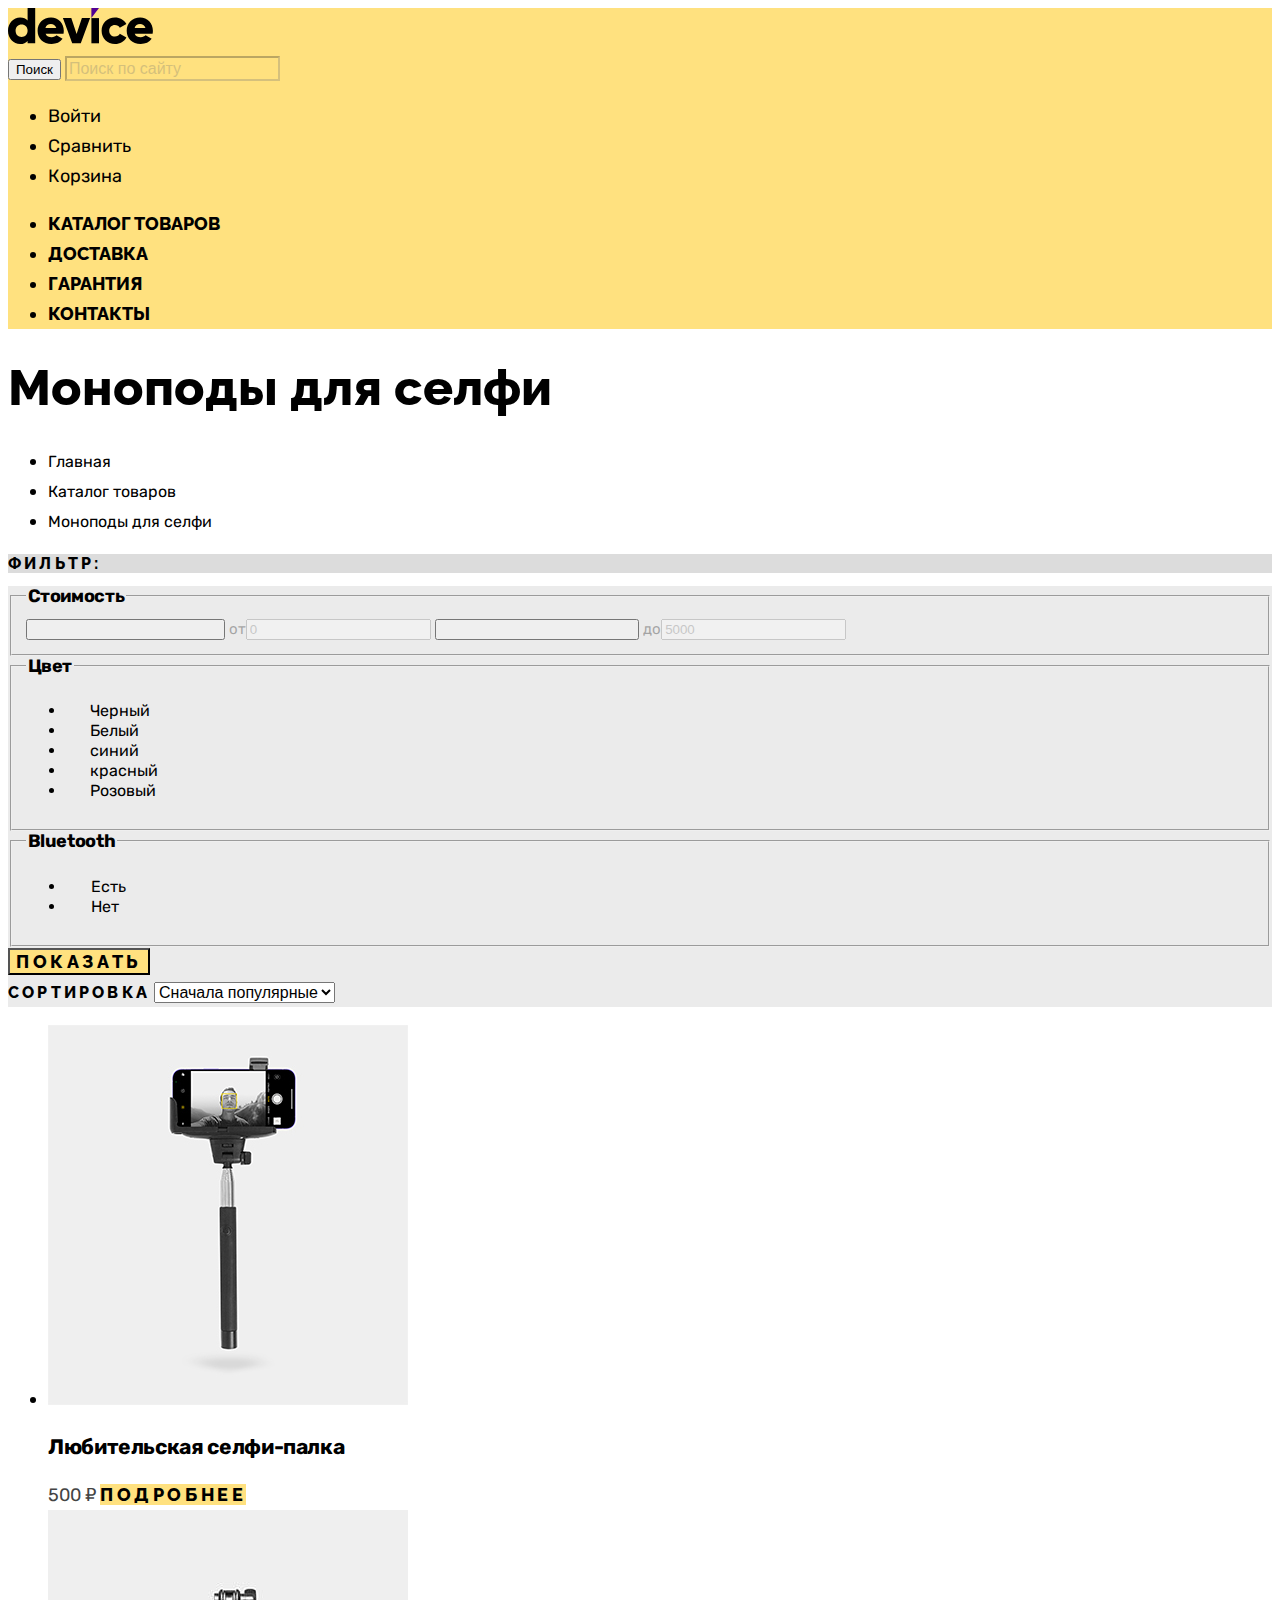
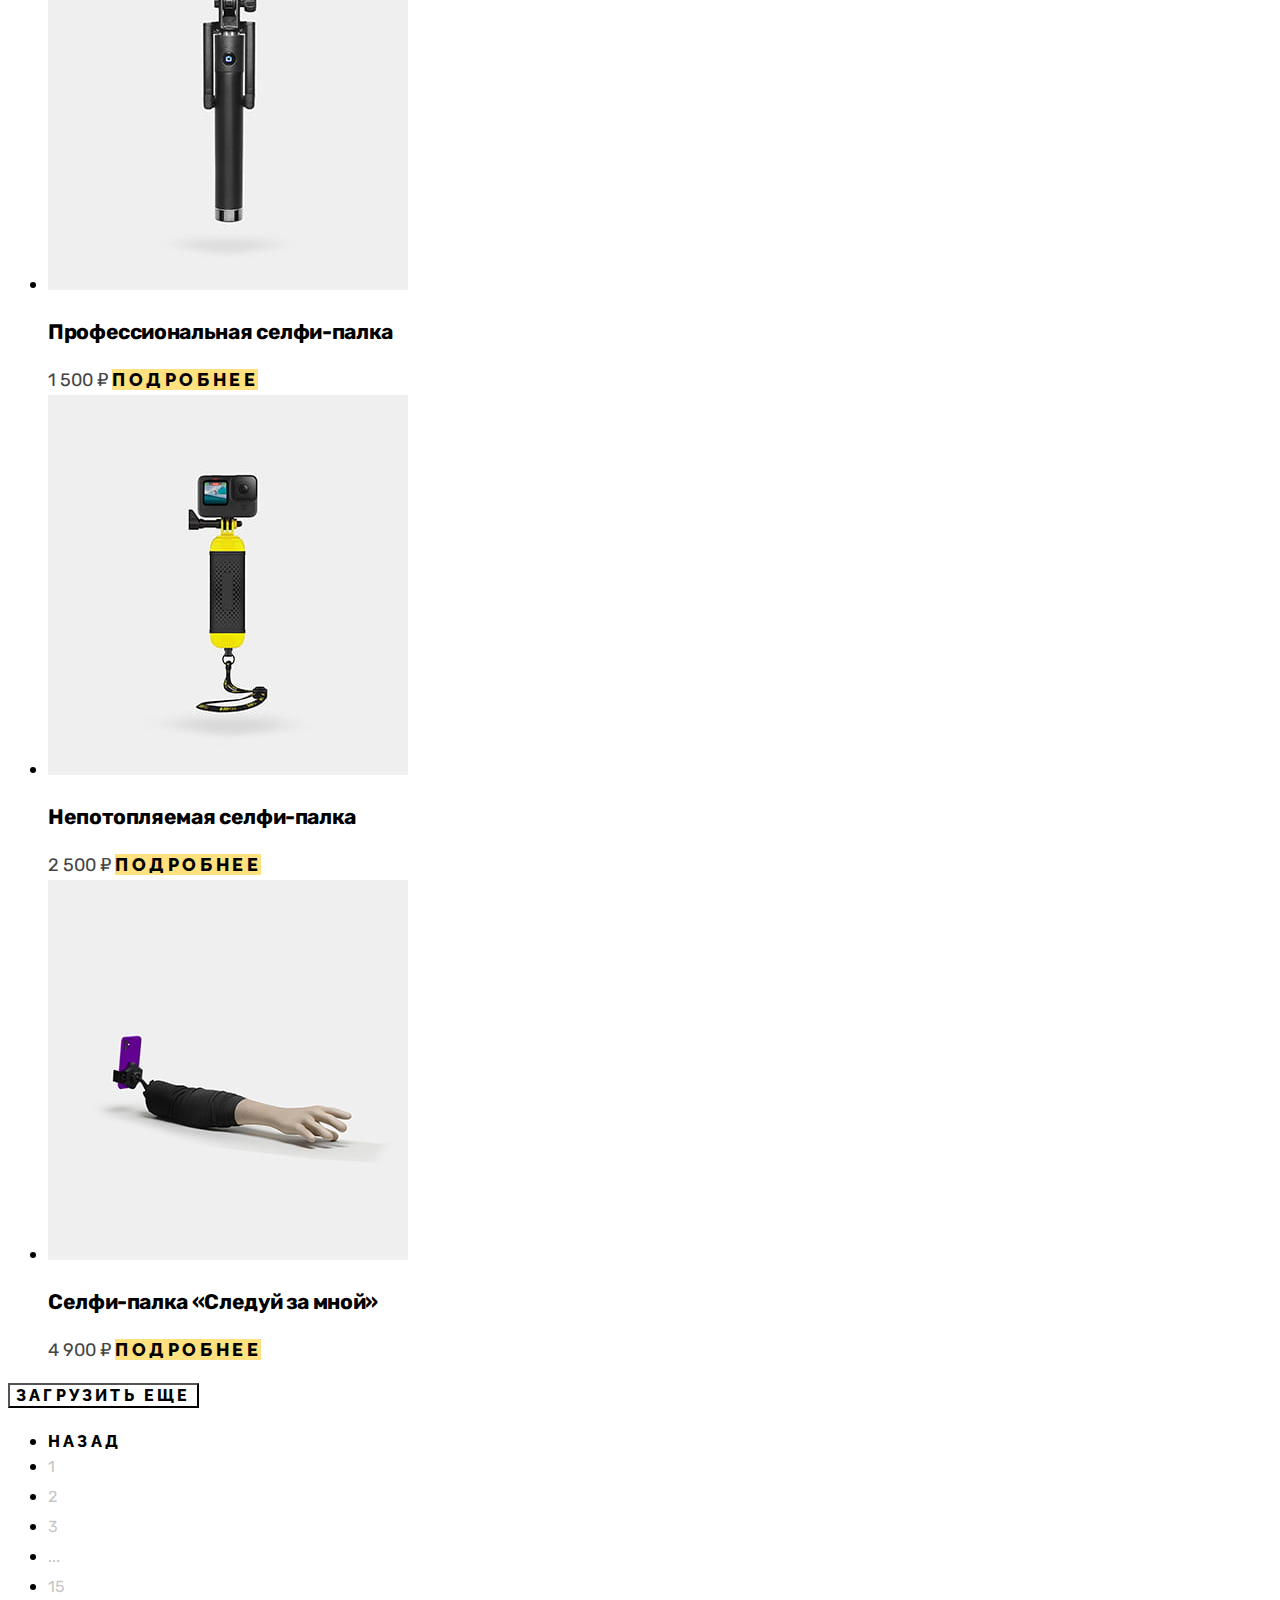
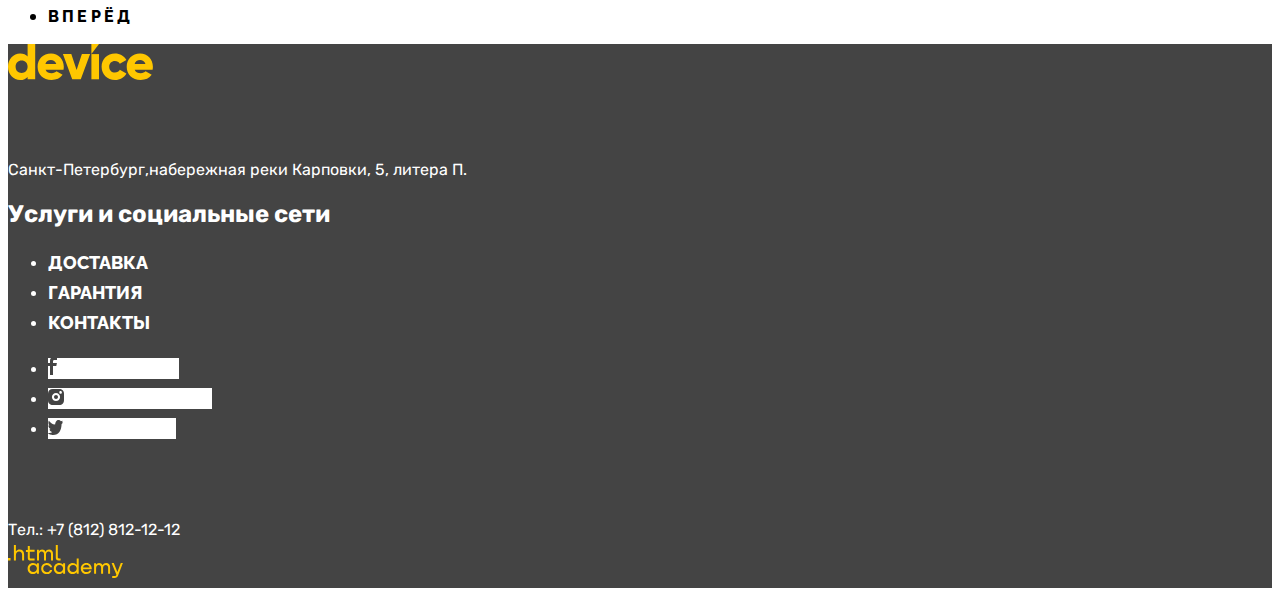
==== catalog.html @ 92680697 "Базовая стилизация всех страниц" ====
<!DOCTYPE html>
<html lang="ru">
  <head>
    <meta charset="utf-8">
    <title>Каталог</title>
    <link rel="stylesheet" href="styles/styles.css">
  </head>
  <body>
    <header class="page-header">
      <a class="page-logo-link" href="index.html">
        <img class="logo" src="images\logo\device-header.svg" width="145" height="36" alt="Логотип Магазина «Девайс»">
      </a>
      
      <form class="search-page" action="https://echo.htmlacademy.ru/" method="get">
        <button type="submit">Поиск</button>
        <input class="search" type="search" placeholder="Поиск по сайту" name="search">
      </form>
      
      <nav class="navigation">
        <ul class="navigation-users">
          <li class="navigation-item">
            <a class="navigation-users-link" href="#">Войти</a>
          </li>
          <li class="navigation-item">
            <a class="navigation-users-link" href="#">Сравнить</a>
          </li>
          <li class="navigation-item">
            <a class="navigation-users-link" href="#">Корзина</a>
          </li>
        </ul>
        <ul class="navigation-list">
          <li class="navigation-item">
            <a class="navigation-list-link" href="catalog.html">Каталог товаров</a>
          </li>
          <li class="navigation-item">
            <a class="navigation-list-link" href="delivery.html">Доставка</a>
          </li>
          <li class="navigation-item">
            <a class="navigation-list-link" href="guarantee.html">Гарантия</a>
          </li>
          <li class="navigation-item">
            <a class="navigation-list-link" href="contacts.html">Контакты</a>
          </li>
        </ul>
      </nav>
    </header>

    <main class="main-inner">
        <header class="inner-header">
            <h1 class="inner-header-title">Моноподы для селфи</h1>
            <ul class="breadcrumps">
                <li class="breadcrumps-item">
                    <a class="breadcrumps-link" href="index.html">Главная</a>
                </li>
                <li class="breadcrumps-item">
                    <a class="breadcrumps-link" href="#">Каталог товаров</a>
                </li>
                <li class="breadcrumps-item">
                    <a class="breadcrumps-link" href="catalog.html">Моноподы для селфи</a>
                </li>
            </ul>
        </header>

        <section class="catalog-products">
            <h2 class="catalog-products-title">Фильтр:</h2>
            <form class="catalog-products-filter" action="https://echo.htmlacademy.ru/" method="get">
                <fieldset class="catalog-filter-group">
                    <legend class="catalog-filter-title">Стоимость</legend>
                    <button class="range-toggle toggle-min" type="button">
                        <span class="visually-hidden">Изменить минимальную цену</span>
                    </button>
                    <label class="catalog-filter-label">
                        от<input class="catalog-filter-input" type="number" placeholder="0" name="price-min">
                    </label>
                    <button class="range-toggle toggle-max" type="button">
                        <span class="visually-hidden">Изменить максимальную цену</span>
                    </button>
                    <label class="catalog-filter-label">
                        до<input class="catalog-filter-input" type="number" placeholder="5000" name="price-max">
                    </label>
                </fieldset>
                <fieldset class="catalog-filter-group">
                    <legend class="catalog-filter-title">Цвет</legend>
                    <!--мультивыбор?-->
                    <ul class="catalog-filter-list">
                        <li class="catalog-filter-item">
                            <label class="control">
                                <input class="visually-hidden control-input" type="checkbox" name="black" checked>
                                <span class="control-mark"></span>
                                <span class="control-label">Черный</span>
                            </label>
                        </li>
                        <li class="catalog-filter-item">
                            <label class="control">
                                <input class="visually-hidden control-input" type="checkbox" name="white" checked>
                                <span class="control-mark"></span>
                                <span class="control-label">Белый</span>
                            </label>
                        </li>
                        <li class="catalog-filter-item">
                            <label class="control">
                                <input class="visually-hidden control-input" type="checkbox" name="blue">
                                <span class="control-mark"></span>
                                <span class="control-label">синий</span>
                            </label>
                        </li>
                        <li class="catalog-filter-item">
                            <label class="control">
                                <input class="visually-hidden control-input" type="checkbox" name="red">
                                <span class="control-mark"></span>
                                <span class="control-label">красный</span>
                            </label>
                        </li>
                        <li class="catalog-filter-item">
                            <label class="control">
                                <input class="visually-hidden control-input" type="checkbox" name="pink">
                                <span class="control-mark"></span>
                                <span class="control-label">Розовый</span>
                            </label>
                        </li>
                    </ul>
                </fieldset>
                <fieldset class="catalog-filter-group">
                    <legend class="catalog-filter-title">Bluetooth</legend>
                    <ul class="catalog-filter-list">
                        <li class="catalog-filter-item">
                            <label class="control">
                                <input class="visually-hidden control-input" type="radio" name="product-group" value="yes" checked>
                                <span class="control-mark"></span>
                                <span class="control-label">Есть</span>
                            </label>
                        </li>
                        <li class="catalog-filter-item">
                            <label class="control">
                                <input class="visually-hidden control-input" type="radio" name="product-group" value="no">
                                <span class="control-mark"></span>
                                <span class="control-label">Нет</span>
                            </label>
                        </li>
                    </ul>
                </fieldset>
                <button class="button filter-button" type="submit">Показать</button>
            </form>

            <form class="sorting-type">
                <label class="sorting-type-label" for="sorting">Сортировка</label>
                    <select class="select-control" id="sorting" name="sorting">
                        <option value="popular">Сначала популярные</option>
                        <option value="expensive">Сначала дорогие</option>
                        <option value="cheap">Сначала дешёвые</option>
                    </select>
                    <button class="visually-hidden" type="submit">Отсортировать продукты</button>
                    <a href="#" class="button button-up">
                      <span class="visually-hidden">Вверх списка</span>
                    </a>
                    <a href="#" class="button button-down">
                      <span class="visually-hidden">Вниз списка</span>
                    </a>
            </form>

            <div class="product-card">
                <ul class="product-card-list">
                    <li class="product-card-item">
                        <a class="product-card-link" href="#">
                            <img class="product-card-image" src="images\catalog\product-1.jpg" alt="Любительская селфи-палка">
                            <h3 class="product-card-title">Любительская селфи-палка</h3>
                        </a>
                        <span class="product-card-text">500 ₽</span>
                        <a href="#" class="button button-more">Подробнее</a>
                    </li>
                    <li class="product-card-item">
                        <a class="product-card-link" href="#">
                            <img class="product-card-image" src="images\catalog\product-2.jpg" alt="Профессиональная селфи-палка">
                            <h3 class="product-card-title">Профессиональная селфи-палка</h3>
                        </a>
                        <span class="product-card-text">1 500 ₽</span>
                        <a href="#" class="button button-more">Подробнее</a>
                    </li>
                    <li class="product-card-item">
                        <a class="product-card-link" href="#">
                            <img class="product-card-image" src="images\catalog\product-3.jpg" alt="Непотопляемая селфи-палка">
                            <h3 class="product-card-title">Непотопляемая селфи-палка</h3>
                        </a>
                        <span class="product-card-text">2 500 ₽</span>
                        <a href="#" class="button button-more">Подробнее</a>
                    </li>
                    <li class="product-card-item">
                        <a class="product-card-link" href="#">
                            <img class="product-card-image" src="images\catalog\product-4.jpg" alt="Селфи-палка «Следуй за мной»">
                            <h3 class="product-card-title">Селфи-палка «Следуй за мной»</h3>
                        </a>
                        <span class="product-card-text">4 900 ₽</span>
                        <a href="#" class="button button-more">Подробнее</a>
                    </li>
                </ul>
                <button class="load-more" type="button">
                    <span class="load-more-title">Загрузить еще</span>
                </button>
                <ul class="pagination">
                    <li class="pagination-item">
                        <a class="pagination-link pagination-prev">
                            <span class="pagination-title">Назад</span>
                        </a>
                    </li>
                    <li class="pagination-item">
                        <a class="pagination-link pagination-current">1</a>
                    </li>
                    <li class="pagination-item">
                        <a class="pagination-link" href="#">2</a>
                    </li>
                    <li class="pagination-item">
                        <a class="pagination-link" href="#">3</a>
                    </li>
                    <li class="pagination-item">
                        <a class="pagination-link" href="#">...</a>
                    </li>
                    <li class="pagination-item">
                        <a class="pagination-link" href="#">15</a>
                    </li>
                    <li class="pagination-item">
                        <a class="pagination-link pagination-next" href="#">
                            <span class="pagination-title">Вперёд</span>
                        </a>
                    </li>
                </ul>
            </div>
            
        </section>
    </main>

    <footer class="page-footer">
      <section class="adress">
        <img class="footer-adress-logo" src="images\logo\device-footer.svg" width="145" height="36" alt="Логотип Магазина Девайс">
        <h2 class="visually-hidden">Адрес</h2>
        <address class="footer-adress-text">
          <p class="about-text">Санкт-Петербург,набережная
            реки Карповки, 5, литера П.</p>
        </address>
      </section>

      <section class="footer-navigation">
        <h2 class="footer-navigation-title">Услуги и социальные сети</h2>
        <nav class="footer-navigation-service">
          <ul class="footer-service-list">
            <li class="footer-service-item">
              <a class="footer-service-link" href="delivery.html">Доставка</a>
            </li>
            <li class="footer-service-item">
              <a class="footer-service-link" href="guarantee.html">Гарантия</a>
            </li>
            <li class="footer-service-item">
              <a class="footer-service-link" href="contacts.html">Контакты</a>
            </li>
          </ul>
        </nav>
        <ul class="footer-navigation-social">
          <li class="fotter-social-item">
            <a class="button social-button" href="https://www.facebook.com/htmlacademy">
              <img class="social-logo" src="images/nav-social/facebook.svg" width="9" height="18" alt="наш Фейсбук">
              <span class="visually-hidden">Фейсбук</span>
            </a>
          </li>
          <li class="fotter-social-item">
            <a class="button social-button" href="https://www.instagram.com/htmlacademy/">
              <img class="social-logo" src="images/nav-social/inst.svg" width="16" height="16" alt="наш Инстаграмм">
              <span class="visually-hidden">Инстаграм</span>
            </a>
          </li>
          <li class="fotter-social-item">
            <a class="button social-button" href="https://twitter.com/htmlacademy_ru">
              <img class="social-logo" src="images/nav-social/twit.svg" width="15" height="15" alt="наш Твиттер">
              <span class="visually-hidden">Твиттер</span>
            </a>
          </li>
        </ul>
      </section>

      <section class="footer-card">
        <h2 class="visually-hidden">Номер телефона</h2>
        <address class="footer-phone-address">
          <a class="footer-phone-address-number" href="tel.:+78128121212">Тел.: +7 (812) 812-12-12</a>
        </address>
        <a class="footer-logo-link" href="https://htmlacademy.ru/">
          <img class="academy-logo" src="images/logo/html-academy.svg" width="115" height="33" alt="логототип Академии">
        </a>
      </section>

    </footer>
  </body>
</html>
---- styles/styles.css ----
@font-face {
    font-family: raleway;
    font-style: normal;
    font-weight: 800;
    src: url("../fonts/raleway/raleway-800.woff2") format("woff2");
    font-display: swap;
}

@font-face {
    font-family: rubik;
    font-style: normal;
    font-weight: 400;
    src: url("../fonts/rubik/rubik-400.woff2") format("woff2");
    font-display: swap;
}

@font-face {
    font-family: rubik;
    font-style: normal;
    font-weight: 700;
    src: url("../fonts/rubik/rubik-700.woff2") format("woff2");
    font-display: swap;
}
@font-face {
    font-family: rubik;
    font-style: normal;
    font-weight: 800;
    src: url("../fonts/rubik/rubik-800.woff2") format("woff2");
    font-display: swap;
}
body {
    font-family: rubik, sans-serif;
    font-size: 18px;
    line-height: 30px;
    color: #000000;
    background-color: #FFFFFF;
}
.button {
    font-family: raleway, sans-serif;
    font-size: 18px;
    line-height: 21px;
    text-align: center;
    letter-spacing: 0.2em;
    color: #000000;
    background-color: #FFE17F;
    text-decoration: none;
    text-transform: uppercase;
}
.page-header {
    color: #000000;
    background-color: #FFE17F;
}
.search {
    font-size: 16px;
    line-height: 19px;
    opacity: 0.3;
    background-color: #FFE17F;
}
.navigation-users-link {
    line-height: 19px;
    text-align: left;
    color: inherit;
    text-decoration: none;
}
.navigation-list-link {
    font-family: raleway, sans-serif;
    line-height: 21px;
    font-weight: 800;
    text-align: left;
    color: inherit;
    text-decoration: none;
    text-transform: uppercase;
}
.main-index {
    color: #000000;
    background-color: #FFFFFF;
}
.slider-subtitle {
    font-family: raleway, sans-serif;
    font-size: 50px;
    line-height: 50px;
}
.slider-discription {
    color: #444444;
}
.slider-parameters-terms {
    font-size: 16px;
    line-height: 30px;
    color: #444444;
}
.slider-parameters-discription {
    font-size: 36px;
    line-height: 30px;
    color: #000000;
}
.product-link {
    font-family: raleway, sans-serif;
    font-size: 18px;
    line-height: 24px;
    color: #000000;
    text-decoration: none;
}
.product-image {
    background-color: #FFE17F;
}
.service {
    background-color: #F0F0F0;
}
.service-title {
    font-family: raleway, sans-serif;
    font-size: 50px;
    line-height: 50px;
    color: #000000;
}
.servive-discription {
    color: #444444;
}
.delivery {
    background-color: #F0F0F0;
}
.button-delivery-current {
    color: #FFE17F;
    background-color: #000000;
}
.delivery-title {
    font-family: raleway, sans-serif;
    font-size: 20px;
    line-height: 23px;
    text-align: center;
    text-transform: uppercase;
    color: #000000;
}
.about-title {
    font-family: raleway, sans-serif;
    font-size: 50px;
    line-height: 50px;
    color: #000000;
}
.about-discription {
    color: #444444;
}
.about-delivery-item {
    font-weight: 700;
    line-height: 20px;
    color: #000000;
}
.contacts {
    line-height: 30px;
    color: #444444;
}
.contacts-title {
    font-family: raleway, sans-serif;
    font-size: 50px;
    line-height: 50px;
    color: #000000;
}
.contacts-discription {
    color: inherit;
}
.contacts-subtitle {
    font-weight: 700;
    font-size: 24px;
    color: inherit;
}
.contacts-subtitle-text {
    font-style: normal;
    color: inherit;
}
.contacts-subtitle-number {
    font-style: normal;
    color: inherit;
    text-decoration-line: underline;
}
.newsletter {
    color: #444444;
}
.newsletter-email {
    line-height: 30px;
    color: #444444;
    opacity: 0.5;
    background-color: #F0F0F0;
}
.newsletter-title {
    font-family: raleway, sans-serif;
    font-size: 50px;
    line-height: 50px;
    color: #000000;
}
.newsletter-button {
    background-color: inherit;
}
.page-footer {
    font-size: 16px;
    color: #FFFFFF;
    background-color: #444444;
}
.footer-adress-text {
    font-style: normal;
    line-height: 19px;
}
.footer-service-link {
    font-family: raleway, sans-serif;
    font-size: 18px;
    line-height: 21px;
    text-align: center;
    color: #FFFFFF;
    text-decoration: none;
    text-transform: uppercase;
}
.footer-phone-address-number {
    font-style: normal;
    line-height: 30px;
    text-align: right;
    color: #FFFFFF;
    text-decoration: none;
}
.visually-hidden {
    visibility: hidden;
}
.social-button {
    background-color: #ffffff;
}
.main-inner {
    color: #000000;
    background-color: #FFFFFF;
}
.inner-header-title {
    font-family: raleway, sans-serif;
    font-size: 50px;
    line-height: 50px;
}
.breadcrumps-link {
    font-size: 16px;
    line-height: 19px;
    font-style: normal;
    color: #000000;
    text-decoration: none;
}
.catalog-products-title {
    font-family: raleway, sans-serif;
    font-size: 16px;
    line-height: 19px;
    letter-spacing: 0.2em;
    text-transform: uppercase;
    background-color: #DCDCDC;
}
.catalog-products-filter {
    background-color: #EBEBEB;
}
.catalog-filter-title {
    font-weight: 700;
    line-height: 20px;
    letter-spacing: -0.02em;
}
.catalog-filter-label {
    font-size: 15px;
    line-height: 18px;
    text-align: center;
    opacity: 0.3;
}
.sorting-type {
    background-color: #EBEBEB;
}
.catalog-filter-item {
    font-size: 16px;
    line-height: 19px;
}
.sorting-type-label {
    font-family: raleway, sans-serif;
    font-size: 16px;
    line-height: 19px;
    letter-spacing: 0.2em;
    text-transform: uppercase;
}
.select-control {
    font-size: 16px;
    line-height: 19px;
}
.button-up {
    background-color: inherit;
}
.button-down {
    background-color: inherit;
}
.product-card-link {
    font-weight: 700;
    line-height: 24px;
    letter-spacing: -0.02em;
    text-decoration: none;
    color: #000000;
}
.product-card-text {
    line-height: 21px;
    text-align: right;
    color: #444444;
}
.load-more {
    font-family: raleway, sans-serif;
    font-size: 16px;
    line-height: 19px;
    display: flex;
    align-items: center;
    text-align: center;
    letter-spacing: 0.2em;
    text-transform: uppercase;
    background-color: #FFFFFF;
}
.pagination-link {
    font-size: 16px;
    line-height: 19px;
    text-align: center;
    color: #444444;
    opacity: 0.3;
    text-decoration: none;
}
.pagination-prev {
    font-family: raleway, sans-serif;
    font-size: 16px;
    line-height: 19px;
    display: flex;
    align-items: center;
    text-align: right;
    letter-spacing: 0.2em;
    text-transform: uppercase;
    color: #000000;
    opacity: 1;
}
.pagination-next {
    font-family: raleway, sans-serif;
    font-size: 16px;
    line-height: 19px;
    display: flex;
    align-items: center;
    text-align: right;
    letter-spacing: 0.2em;
    text-transform: uppercase;
    color: #000000;
    opacity: 1;
}
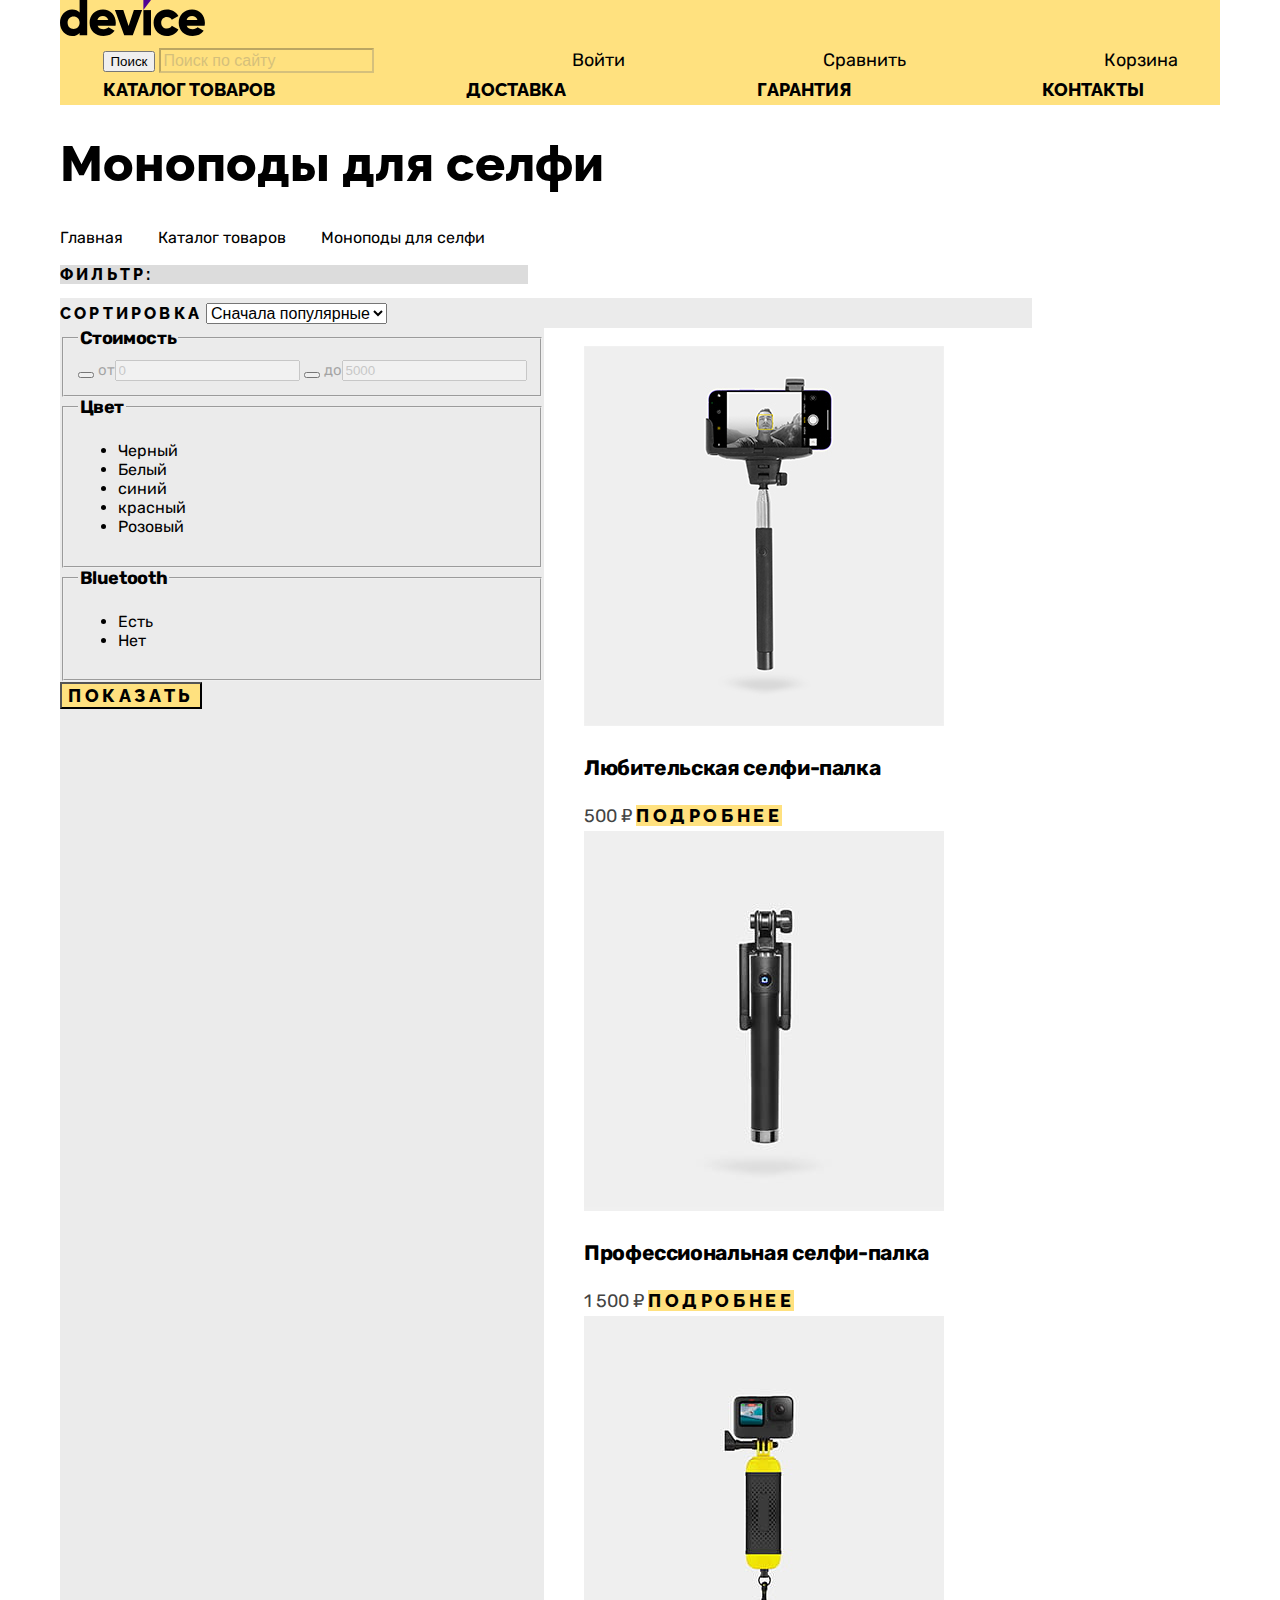
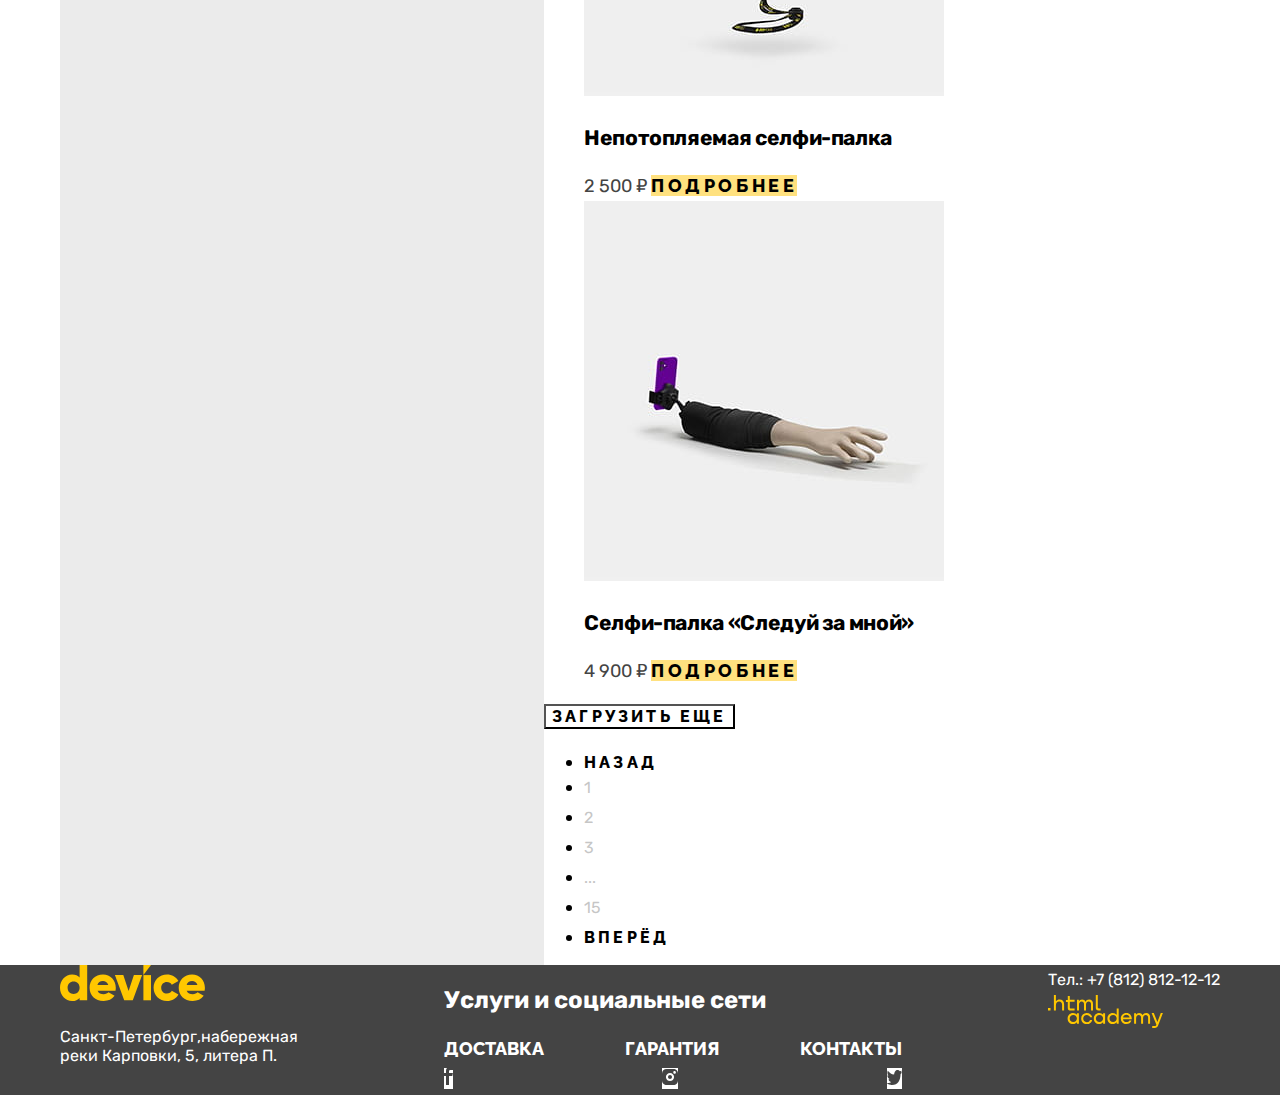
==== commit b5a4fa72: "Сетка страницы и крупных блоков на флексах для главной страницы" ====
--- a/catalog.html
+++ b/catalog.html
@@ -7,18 +7,19 @@
   </head>
   <body>
     <header class="page-header">
-      <a class="page-logo-link" href="index.html">
-        <img class="logo" src="images\logo\device-header.svg" width="145" height="36" alt="Логотип Магазина «Девайс»">
+      <a class="page-logo-link" href="#">
+        <img class="logo" src="images/logo/device-header.svg" width="145" height="36" alt="Логотип Магазина «Девайс»">
       </a>
-      
-      <form class="search-page" action="https://echo.htmlacademy.ru/" method="get">
-        <button type="submit">Поиск</button>
-        <input class="search" type="search" placeholder="Поиск по сайту" name="search">
-      </form>
       
       <nav class="navigation">
         <ul class="navigation-users">
           <li class="navigation-item">
+            <form class="search-page" action="https://echo.htmlacademy.ru/" method="get">
+              <button type="submit">Поиск</button>
+              <input class="search" type="search" placeholder="Поиск по сайту" name="search">
+            </form>
+          </li>
+          <li class="navigation-item">
             <a class="navigation-users-link" href="#">Войти</a>
           </li>
           <li class="navigation-item">
@@ -46,9 +47,10 @@
     </header>
 
     <main class="main-inner">
+      <div class="page-container">
         <header class="inner-header">
             <h1 class="inner-header-title">Моноподы для селфи</h1>
-            <ul class="breadcrumps">
+            <ul class="breadcrumps-list">
                 <li class="breadcrumps-item">
                     <a class="breadcrumps-link" href="index.html">Главная</a>
                 </li>
@@ -60,143 +62,143 @@
                 </li>
             </ul>
         </header>
-
         <section class="catalog-products">
-            <h2 class="catalog-products-title">Фильтр:</h2>
-            <form class="catalog-products-filter" action="https://echo.htmlacademy.ru/" method="get">
-                <fieldset class="catalog-filter-group">
-                    <legend class="catalog-filter-title">Стоимость</legend>
-                    <button class="range-toggle toggle-min" type="button">
-                        <span class="visually-hidden">Изменить минимальную цену</span>
-                    </button>
-                    <label class="catalog-filter-label">
-                        от<input class="catalog-filter-input" type="number" placeholder="0" name="price-min">
-                    </label>
-                    <button class="range-toggle toggle-max" type="button">
-                        <span class="visually-hidden">Изменить максимальную цену</span>
-                    </button>
-                    <label class="catalog-filter-label">
-                        до<input class="catalog-filter-input" type="number" placeholder="5000" name="price-max">
-                    </label>
-                </fieldset>
-                <fieldset class="catalog-filter-group">
-                    <legend class="catalog-filter-title">Цвет</legend>
-                    <!--мультивыбор?-->
-                    <ul class="catalog-filter-list">
-                        <li class="catalog-filter-item">
-                            <label class="control">
-                                <input class="visually-hidden control-input" type="checkbox" name="black" checked>
-                                <span class="control-mark"></span>
-                                <span class="control-label">Черный</span>
-                            </label>
-                        </li>
-                        <li class="catalog-filter-item">
-                            <label class="control">
-                                <input class="visually-hidden control-input" type="checkbox" name="white" checked>
-                                <span class="control-mark"></span>
-                                <span class="control-label">Белый</span>
-                            </label>
-                        </li>
-                        <li class="catalog-filter-item">
-                            <label class="control">
-                                <input class="visually-hidden control-input" type="checkbox" name="blue">
-                                <span class="control-mark"></span>
-                                <span class="control-label">синий</span>
-                            </label>
-                        </li>
-                        <li class="catalog-filter-item">
-                            <label class="control">
-                                <input class="visually-hidden control-input" type="checkbox" name="red">
-                                <span class="control-mark"></span>
-                                <span class="control-label">красный</span>
-                            </label>
-                        </li>
-                        <li class="catalog-filter-item">
-                            <label class="control">
-                                <input class="visually-hidden control-input" type="checkbox" name="pink">
-                                <span class="control-mark"></span>
-                                <span class="control-label">Розовый</span>
-                            </label>
-                        </li>
-                    </ul>
-                </fieldset>
-                <fieldset class="catalog-filter-group">
-                    <legend class="catalog-filter-title">Bluetooth</legend>
-                    <ul class="catalog-filter-list">
-                        <li class="catalog-filter-item">
-                            <label class="control">
-                                <input class="visually-hidden control-input" type="radio" name="product-group" value="yes" checked>
-                                <span class="control-mark"></span>
-                                <span class="control-label">Есть</span>
-                            </label>
-                        </li>
-                        <li class="catalog-filter-item">
-                            <label class="control">
-                                <input class="visually-hidden control-input" type="radio" name="product-group" value="no">
-                                <span class="control-mark"></span>
-                                <span class="control-label">Нет</span>
-                            </label>
-                        </li>
-                    </ul>
-                </fieldset>
-                <button class="button filter-button" type="submit">Показать</button>
-            </form>
-
-            <form class="sorting-type">
-                <label class="sorting-type-label" for="sorting">Сортировка</label>
-                    <select class="select-control" id="sorting" name="sorting">
-                        <option value="popular">Сначала популярные</option>
-                        <option value="expensive">Сначала дорогие</option>
-                        <option value="cheap">Сначала дешёвые</option>
-                    </select>
-                    <button class="visually-hidden" type="submit">Отсортировать продукты</button>
-                    <a href="#" class="button button-up">
-                      <span class="visually-hidden">Вверх списка</span>
-                    </a>
-                    <a href="#" class="button button-down">
-                      <span class="visually-hidden">Вниз списка</span>
-                    </a>
-            </form>
-
-            <div class="product-card">
-                <ul class="product-card-list">
-                    <li class="product-card-item">
+          <h2 class="catalog-products-title">Фильтр:</h2>
+
+          <form class="sorting-type">
+            <label class="sorting-type-label" for="sorting">Сортировка</label>
+            <select class="select-control" id="sorting" name="sorting">
+              <option value="popular">Сначала популярные</option>
+              <option value="expensive">Сначала дорогие</option>
+              <option value="cheap">Сначала дешёвые</option>
+            </select>
+            <button class="visually-hidden" type="submit">Отсортировать продукты</button>
+            <a href="#" class="button button-up">
+              <span class="visually-hidden">Вверх списка</span>
+            </a>
+            <a href="#" class="button button-down">
+              <span class="visually-hidden">Вниз списка</span>
+            </a>
+          </form>
+
+          <form class="catalog-products-filter" action="https://echo.htmlacademy.ru/" method="get">
+            <fieldset class="catalog-filter-group">
+                <legend class="catalog-filter-title">Стоимость</legend>
+                <button class="range-toggle toggle-min" type="button">
+                    <span class="visually-hidden">Изменить минимальную цену</span>
+                </button>
+                <label class="catalog-filter-label">
+                    от<input class="catalog-filter-input" type="number" placeholder="0" name="price-min">
+                </label>
+                <button class="range-toggle toggle-max" type="button">
+                    <span class="visually-hidden">Изменить максимальную цену</span>
+                </button>
+                <label class="catalog-filter-label">
+                    до<input class="catalog-filter-input" type="number" placeholder="5000" name="price-max">
+                </label>
+            </fieldset>
+            <fieldset class="catalog-filter-group">
+                <legend class="catalog-filter-title">Цвет</legend>
+                <!--мультивыбор?-->
+                <ul class="catalog-filter-list">
+                    <li class="catalog-filter-item">
+                        <label class="control">
+                            <input class="visually-hidden control-input" type="checkbox" name="black" checked>
+                            <span class="control-mark"></span>
+                            <span class="control-label">Черный</span>
+                        </label>
+                    </li>
+                    <li class="catalog-filter-item">
+                        <label class="control">
+                            <input class="visually-hidden control-input" type="checkbox" name="white" checked>
+                            <span class="control-mark"></span>
+                            <span class="control-label">Белый</span>
+                        </label>
+                    </li>
+                    <li class="catalog-filter-item">
+                        <label class="control">
+                            <input class="visually-hidden control-input" type="checkbox" name="blue">
+                            <span class="control-mark"></span>
+                            <span class="control-label">синий</span>
+                        </label>
+                    </li>
+                    <li class="catalog-filter-item">
+                        <label class="control">
+                            <input class="visually-hidden control-input" type="checkbox" name="red">
+                            <span class="control-mark"></span>
+                            <span class="control-label">красный</span>
+                        </label>
+                    </li>
+                    <li class="catalog-filter-item">
+                        <label class="control">
+                            <input class="visually-hidden control-input" type="checkbox" name="pink">
+                            <span class="control-mark"></span>
+                            <span class="control-label">Розовый</span>
+                        </label>
+                    </li>
+                </ul>
+            </fieldset>
+            <fieldset class="catalog-filter-group">
+                <legend class="catalog-filter-title">Bluetooth</legend>
+                <ul class="catalog-filter-list">
+                    <li class="catalog-filter-item">
+                        <label class="control">
+                            <input class="visually-hidden control-input" type="radio" name="product-group" value="yes" checked>
+                            <span class="control-mark"></span>
+                            <span class="control-label">Есть</span>
+                        </label>
+                    </li>
+                    <li class="catalog-filter-item">
+                        <label class="control">
+                            <input class="visually-hidden control-input" type="radio" name="product-group" value="no">
+                            <span class="control-mark"></span>
+                            <span class="control-label">Нет</span>
+                        </label>
+                    </li>
+                </ul>
+            </fieldset>
+            <button class="button filter-button" type="submit">Показать</button>
+          </form>
+
+          <div class="product-card">
+              <ul class="product-card-list">
+                <li class="product-card-item">
                         <a class="product-card-link" href="#">
                             <img class="product-card-image" src="images\catalog\product-1.jpg" alt="Любительская селфи-палка">
                             <h3 class="product-card-title">Любительская селфи-палка</h3>
                         </a>
                         <span class="product-card-text">500 ₽</span>
                         <a href="#" class="button button-more">Подробнее</a>
-                    </li>
-                    <li class="product-card-item">
+                </li>
+                <li class="product-card-item">
                         <a class="product-card-link" href="#">
                             <img class="product-card-image" src="images\catalog\product-2.jpg" alt="Профессиональная селфи-палка">
                             <h3 class="product-card-title">Профессиональная селфи-палка</h3>
                         </a>
                         <span class="product-card-text">1 500 ₽</span>
                         <a href="#" class="button button-more">Подробнее</a>
-                    </li>
-                    <li class="product-card-item">
+                </li>
+                <li class="product-card-item">
                         <a class="product-card-link" href="#">
                             <img class="product-card-image" src="images\catalog\product-3.jpg" alt="Непотопляемая селфи-палка">
                             <h3 class="product-card-title">Непотопляемая селфи-палка</h3>
                         </a>
                         <span class="product-card-text">2 500 ₽</span>
                         <a href="#" class="button button-more">Подробнее</a>
-                    </li>
-                    <li class="product-card-item">
+                </li>
+                <li class="product-card-item">
                         <a class="product-card-link" href="#">
                             <img class="product-card-image" src="images\catalog\product-4.jpg" alt="Селфи-палка «Следуй за мной»">
                             <h3 class="product-card-title">Селфи-палка «Следуй за мной»</h3>
                         </a>
                         <span class="product-card-text">4 900 ₽</span>
                         <a href="#" class="button button-more">Подробнее</a>
-                    </li>
-                </ul>
-                <button class="load-more" type="button">
+                </li>
+              </ul>
+              <button class="load-more" type="button">
                     <span class="load-more-title">Загрузить еще</span>
-                </button>
-                <ul class="pagination">
+              </button>
+              <ul class="pagination">
                     <li class="pagination-item">
                         <a class="pagination-link pagination-prev">
                             <span class="pagination-title">Назад</span>
@@ -222,69 +224,70 @@
                             <span class="pagination-title">Вперёд</span>
                         </a>
                     </li>
-                </ul>
-            </div>
-            
-        </section>
+              </ul>
+          </div>  
+        </section>
+      </div>
     </main>
 
     <footer class="page-footer">
-      <section class="adress">
-        <img class="footer-adress-logo" src="images\logo\device-footer.svg" width="145" height="36" alt="Логотип Магазина Девайс">
-        <h2 class="visually-hidden">Адрес</h2>
-        <address class="footer-adress-text">
-          <p class="about-text">Санкт-Петербург,набережная
-            реки Карповки, 5, литера П.</p>
-        </address>
-      </section>
-
-      <section class="footer-navigation">
-        <h2 class="footer-navigation-title">Услуги и социальные сети</h2>
-        <nav class="footer-navigation-service">
-          <ul class="footer-service-list">
-            <li class="footer-service-item">
-              <a class="footer-service-link" href="delivery.html">Доставка</a>
+      <div class="page-footer-container">
+        <section class="adress">
+          <img class="footer-adress-logo" src="images/logo/device-footer.svg" width="145" height="36" alt="Логотип Магазина Девайс">
+          <h2 class="visually-hidden">Адрес</h2>
+          <address class="footer-adress-text">
+            <p class="about-text">Санкт-Петербург,набережная
+              реки Карповки, 5, литера П.</p>
+          </address>
+        </section>
+
+        <section class="footer-navigation">
+          <h2 class="footer-navigation-title">Услуги и социальные сети</h2>
+          <nav class="footer-navigation-service">
+            <ul class="footer-service-list">
+              <li class="footer-service-item">
+                <a class="footer-service-link" href="delivery.html">Доставка</a>
+              </li>
+              <li class="footer-service-item">
+                <a class="footer-service-link" href="guarantee.html">Гарантия</a>
+              </li>
+              <li class="footer-service-item">
+                <a class="footer-service-link" href="contacts.html">Контакты</a>
+              </li>
+            </ul>
+          </nav>
+          <ul class="footer-navigation-social">
+            <li class="fotter-social-item">
+              <a class="button social-button" href="https://www.facebook.com/htmlacademy">
+                <img class="social-logo" src="images/nav-social/facebook.svg" width="9" height="18" alt="наш Фейсбук">
+                <span class="visually-hidden">Фейсбук</span>
+              </a>
             </li>
-            <li class="footer-service-item">
-              <a class="footer-service-link" href="guarantee.html">Гарантия</a>
+            <li class="fotter-social-item">
+              <a class="button social-button" href="https://www.instagram.com/htmlacademy/">
+                <img class="social-logo" src="images/nav-social/inst.svg" width="16" height="16" alt="наш Инстаграмм">
+                <span class="visually-hidden">Инстаграм</span>
+              </a>
             </li>
-            <li class="footer-service-item">
-              <a class="footer-service-link" href="contacts.html">Контакты</a>
+            <li class="fotter-social-item">
+              <a class="button social-button" href="https://twitter.com/htmlacademy_ru">
+                <img class="social-logo" src="images/nav-social/twit.svg" width="15" height="15" alt="наш Твиттер">
+                <span class="visually-hidden">Твиттер</span>
+              </a>
             </li>
           </ul>
-        </nav>
-        <ul class="footer-navigation-social">
-          <li class="fotter-social-item">
-            <a class="button social-button" href="https://www.facebook.com/htmlacademy">
-              <img class="social-logo" src="images/nav-social/facebook.svg" width="9" height="18" alt="наш Фейсбук">
-              <span class="visually-hidden">Фейсбук</span>
-            </a>
-          </li>
-          <li class="fotter-social-item">
-            <a class="button social-button" href="https://www.instagram.com/htmlacademy/">
-              <img class="social-logo" src="images/nav-social/inst.svg" width="16" height="16" alt="наш Инстаграмм">
-              <span class="visually-hidden">Инстаграм</span>
-            </a>
-          </li>
-          <li class="fotter-social-item">
-            <a class="button social-button" href="https://twitter.com/htmlacademy_ru">
-              <img class="social-logo" src="images/nav-social/twit.svg" width="15" height="15" alt="наш Твиттер">
-              <span class="visually-hidden">Твиттер</span>
-            </a>
-          </li>
-        </ul>
-      </section>
-
-      <section class="footer-card">
-        <h2 class="visually-hidden">Номер телефона</h2>
-        <address class="footer-phone-address">
-          <a class="footer-phone-address-number" href="tel.:+78128121212">Тел.: +7 (812) 812-12-12</a>
-        </address>
-        <a class="footer-logo-link" href="https://htmlacademy.ru/">
-          <img class="academy-logo" src="images/logo/html-academy.svg" width="115" height="33" alt="логототип Академии">
-        </a>
-      </section>
-
+        </section>
+
+        <section class="footer-card">
+          <h2 class="visually-hidden">Номер телефона</h2>
+          <address class="footer-phone-address">
+            <a class="footer-phone-address-number" href="tel.:+78128121212">Тел.: +7 (812) 812-12-12</a>
+          </address>
+          <a class="footer-logo-link" href="https://htmlacademy.ru/">
+            <img class="academy-logo" src="images/logo/html-academy.svg" width="115" height="33" alt="логототип Академии">
+          </a>
+        </section>
+      </div>
     </footer>
   </body>
 </html>--- a/styles/styles.css
+++ b/styles/styles.css
@@ -28,7 +28,14 @@
     src: url("../fonts/rubik/rubik-800.woff2") format("woff2");
     font-display: swap;
 }
+html {
+    height: 100%;
+}
 body {
+    display: flex;
+    flex-direction: column;
+    min-height: 100%;
+    margin: 0;
     font-family: rubik, sans-serif;
     font-size: 18px;
     line-height: 30px;
@@ -46,15 +53,49 @@
     text-decoration: none;
     text-transform: uppercase;
 }
+.visually-hidden {
+    position: absolute;
+    width: 1px;
+    height: 1px;
+    margin: -1px;
+    padding: 0;
+    border: 0;
+    clip: rect(0 0 0 0);
+    overflow: hidden;
+}
 .page-header {
+    width: 1160px;
     color: #000000;
     background-color: #FFE17F;
+    margin: 0 auto;
 }
 .search {
     font-size: 16px;
     line-height: 19px;
     opacity: 0.3;
     background-color: #FFE17F;
+}
+.navigation {
+    display: flex;
+    flex-direction: column;
+    width: 1075px;
+    margin: 0 auto;
+}
+.navigation-list {
+    display: flex;
+    justify-content: space-between;
+    width: 1041px;
+    margin: 0;
+    padding: 0;
+    list-style-type: none;
+}
+.navigation-users {
+    display: flex;
+    justify-content: space-between;
+    width: 1075px;
+    margin: 0;
+    padding: 0;
+    list-style-type: none;
 }
 .navigation-users-link {
     line-height: 19px;
@@ -75,12 +116,29 @@
     color: #000000;
     background-color: #FFFFFF;
 }
+.page-container {
+    width: 1160px;
+    margin: 0 auto;
+}
+.slider {
+    display: flex;
+    flex-wrap: wrap;
+    justify-content: space-between;
+    width: 1160px;
+    margin: 0;
+    padding: 0;
+}
+.slider-display-none {
+    display: none;
+}
 .slider-subtitle {
     font-family: raleway, sans-serif;
     font-size: 50px;
     line-height: 50px;
+    width: 560px;
 }
 .slider-discription {
+    width: 560px;
     color: #444444;
 }
 .slider-parameters-terms {
@@ -93,6 +151,17 @@
     line-height: 30px;
     color: #000000;
 }
+.product-list {
+    display: flex;
+    justify-content: space-between;
+    width: 1160px;
+    margin: 0;
+    padding: 0;
+    list-style-type: none;
+}
+.product-item {
+    width: 160px;
+}
 .product-link {
     font-family: raleway, sans-serif;
     font-size: 18px;
@@ -104,24 +173,49 @@
     background-color: #FFE17F;
 }
 .service {
+    width: 100%;
+    margin: 0;
+    padding: 0;
     background-color: #F0F0F0;
 }
+.slider-service {
+    display: flex;
+    justify-content: space-between;
+    width: 1160px;
+    margin: 0 auto;
+    padding: 0;
+}
 .service-title {
+    width: 560px;
+    height: 70px;
+    margin: 0;
+    padding-left: 240px;
     font-family: raleway, sans-serif;
     font-size: 50px;
     line-height: 50px;
     color: #000000;
 }
 .servive-discription {
-    color: #444444;
-}
-.delivery {
-    background-color: #F0F0F0;
+    width: 497px;
+    margin: 0;
+    padding-left: 240px;
+    color: #444444;
+}
+.slider-service-list {
+    margin: 0;
+    padding: 0;
+    list-style-type: none;
 }
 .button-delivery-current {
     color: #FFE17F;
     background-color: #000000;
 }
+.delivery {
+    width: 1160px;
+    margin: 0;
+    padding: 0;
+    background-color: #F0F0F0;
+}
 .delivery-title {
     font-family: raleway, sans-serif;
     font-size: 20px;
@@ -130,6 +224,18 @@
     text-transform: uppercase;
     color: #000000;
 }
+.index-columns {
+    display: flex;
+    justify-content: space-between;
+    width: 1160px;
+    margin: 0;
+    padding: 0;
+}
+.about {
+    width: 560px;
+    margin: 0;
+    padding: 0;
+}
 .about-title {
     font-family: raleway, sans-serif;
     font-size: 50px;
@@ -138,6 +244,9 @@
 }
 .about-discription {
     color: #444444;
+}
+.about-delivery-list {
+    padding: 0;
 }
 .about-delivery-item {
     font-weight: 700;
@@ -145,6 +254,9 @@
     color: #000000;
 }
 .contacts {
+    width: 560px;
+    margin: 0;
+    padding: 0;
     line-height: 30px;
     color: #444444;
 }
@@ -171,32 +283,102 @@
     color: inherit;
     text-decoration-line: underline;
 }
+.contacts-schedule {
+    list-style-type: none;
+    padding: 0;
+}
 .newsletter {
-    color: #444444;
-}
-.newsletter-email {
-    line-height: 30px;
-    color: #444444;
-    opacity: 0.5;
+    width: 100%;
+    margin: 0;
+    padding: 0;
     background-color: #F0F0F0;
+    color: #444444;
+}
+.newsletter-container {
+    display: flex;
+    width: 1160px;
+    flex-wrap: wrap;
+    margin: 0 auto;
+    padding: 0;
+    justify-content: space-between;
+}
+.newsletter-form {
+    display: flex;
+    width: 1160px;
+    padding: 0;
+    justify-content: space-between;
+    align-items: center;
 }
 .newsletter-title {
+    width: 560px;
+    margin: 0;
+    margin-right: 40px;
+    padding: 0;
     font-family: raleway, sans-serif;
     font-size: 50px;
     line-height: 50px;
     color: #000000;
 }
+.newsletter-text {
+    width: 560px;
+    margin: 0;
+    padding: 0;
+}
+.newsletter-email {
+    width: 560px;
+    margin-right: 40px;
+    padding: 0;
+    line-height: 30px;
+    color: #444444;
+    opacity: 0.5;
+}
+.newsletter-free {
+    width: 129px;
+    margin: 0;
+    padding: 0;
+}
 .newsletter-button {
+    width: 260px;
+    margin-right: 171px;
     background-color: inherit;
 }
+.page-footer-container {
+    display: flex;
+    justify-content: space-between;
+    width: 1160px;
+    margin: 0 auto;
+    padding: 0;
+}
 .page-footer {
+    width: 100%;
+    margin: 0;
+    padding: 0;
     font-size: 16px;
     color: #FFFFFF;
     background-color: #444444;
 }
 .footer-adress-text {
-    font-style: normal;
-    line-height: 19px;
+    width: 238px;
+    margin: 0;
+    padding: 0;
+    font-style: normal;
+    line-height: 19px;
+}
+.footer-service-list {
+    display: flex;
+    justify-content: space-between;
+    width: 458px;
+    margin: 0;
+    padding: 0;
+    list-style-type: none;
+}
+.footer-navigation-social {
+    display: flex;
+    justify-content: space-between;
+    width: 458px;
+    margin: 0;
+    padding: 0;
+    list-style-type: none;
 }
 .footer-service-link {
     font-family: raleway, sans-serif;
@@ -214,9 +396,6 @@
     color: #FFFFFF;
     text-decoration: none;
 }
-.visually-hidden {
-    visibility: hidden;
-}
 .social-button {
     background-color: #ffffff;
 }
@@ -229,6 +408,14 @@
     font-size: 50px;
     line-height: 50px;
 }
+.breadcrumps-list {
+    display: flex;
+    width: 425px;
+    justify-content: space-between;
+    margin: 0;
+    padding: 0;
+    list-style-type: none;
+}
 .breadcrumps-link {
     font-size: 16px;
     line-height: 19px;
@@ -236,7 +423,12 @@
     color: #000000;
     text-decoration: none;
 }
+.catalog-products {
+    display: flex;
+    flex-wrap: wrap;
+}
 .catalog-products-title {
+    width: 468px;
     font-family: raleway, sans-serif;
     font-size: 16px;
     line-height: 19px;
@@ -259,6 +451,7 @@
     opacity: 0.3;
 }
 .sorting-type {
+    width: 972px;
     background-color: #EBEBEB;
 }
 .catalog-filter-item {
@@ -281,6 +474,9 @@
 }
 .button-down {
     background-color: inherit;
+}
+.product-card-list {
+    list-style-type: none;
 }
 .product-card-link {
     font-weight: 700;
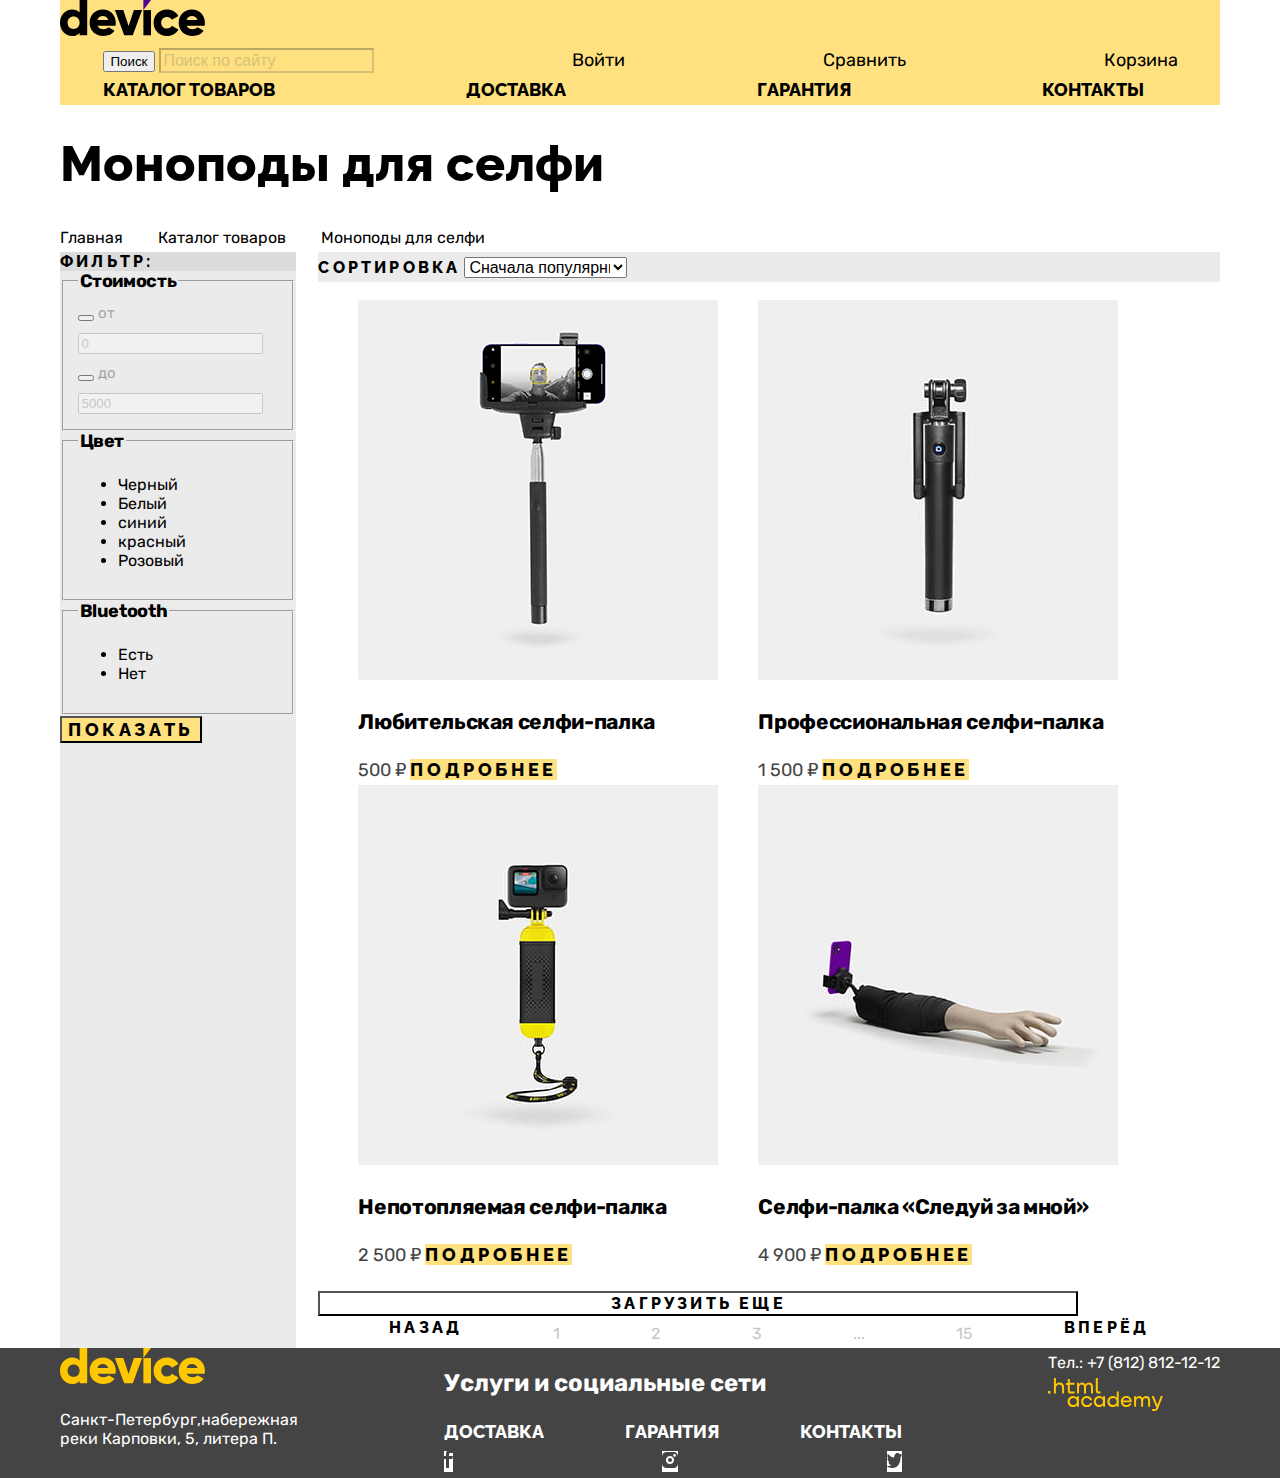
==== commit 82a794c7: "Сетка страницы и крупных блоков на флексах для главной страницы" ====
--- a/catalog.html
+++ b/catalog.html
@@ -49,22 +49,104 @@
     <main class="main-inner">
       <div class="page-container">
         <header class="inner-header">
-            <h1 class="inner-header-title">Моноподы для селфи</h1>
-            <ul class="breadcrumps-list">
-                <li class="breadcrumps-item">
-                    <a class="breadcrumps-link" href="index.html">Главная</a>
-                </li>
-                <li class="breadcrumps-item">
-                    <a class="breadcrumps-link" href="#">Каталог товаров</a>
-                </li>
-                <li class="breadcrumps-item">
-                    <a class="breadcrumps-link" href="catalog.html">Моноподы для селфи</a>
-                </li>
-            </ul>
+          <h1 class="inner-header-title">Моноподы для селфи</h1>
+          <ul class="breadcrumps-list">
+            <li class="breadcrumps-item">
+              <a class="breadcrumps-link" href="index.html">Главная</a>
+            </li>
+            <li class="breadcrumps-item">
+              <a class="breadcrumps-link" href="#">Каталог товаров</a>
+            </li>
+            <li class="breadcrumps-item">
+              <a class="breadcrumps-link" href="catalog.html">Моноподы для селфи</a>
+            </li>
+          </ul>
         </header>
-        <section class="catalog-products">
+      </div>
+      <section class="catalog-products">
+        <div class="page-column-left">
           <h2 class="catalog-products-title">Фильтр:</h2>
 
+          <form class="catalog-products-filter" action="https://echo.htmlacademy.ru/" method="get">
+          <fieldset class="catalog-filter-group">
+              <legend class="catalog-filter-title">Стоимость</legend>
+              <button class="range-toggle toggle-min" type="button">
+                  <span class="visually-hidden">Изменить минимальную цену</span>
+              </button>
+              <label class="catalog-filter-label">
+                  от<input class="catalog-filter-input" type="number" placeholder="0" name="price-min">
+              </label>
+              <button class="range-toggle toggle-max" type="button">
+                  <span class="visually-hidden">Изменить максимальную цену</span>
+              </button>
+              <label class="catalog-filter-label">
+                  до<input class="catalog-filter-input" type="number" placeholder="5000" name="price-max">
+              </label>
+          </fieldset>
+          <fieldset class="catalog-filter-group">
+              <legend class="catalog-filter-title">Цвет</legend>
+              <ul class="catalog-filter-list">
+                  <li class="catalog-filter-item">
+                      <label class="control">
+                          <input class="visually-hidden control-input" type="checkbox" name="black" checked>
+                          <span class="control-mark"></span>
+                          <span class="control-label">Черный</span>
+                      </label>
+                  </li>
+                  <li class="catalog-filter-item">
+                      <label class="control">
+                          <input class="visually-hidden control-input" type="checkbox" name="white" checked>
+                          <span class="control-mark"></span>
+                          <span class="control-label">Белый</span>
+                      </label>
+                  </li>
+                  <li class="catalog-filter-item">
+                      <label class="control">
+                          <input class="visually-hidden control-input" type="checkbox" name="blue">
+                          <span class="control-mark"></span>
+                          <span class="control-label">синий</span>
+                      </label>
+                  </li>
+                  <li class="catalog-filter-item">
+                      <label class="control">
+                          <input class="visually-hidden control-input" type="checkbox" name="red">
+                          <span class="control-mark"></span>
+                          <span class="control-label">красный</span>
+                      </label>
+                  </li>
+                  <li class="catalog-filter-item">
+                      <label class="control">
+                          <input class="visually-hidden control-input" type="checkbox" name="pink">
+                          <span class="control-mark"></span>
+                          <span class="control-label">Розовый</span>
+                      </label>
+                  </li>
+              </ul>
+          </fieldset>
+          <fieldset class="catalog-filter-group">
+              <legend class="catalog-filter-title">Bluetooth</legend>
+              <ul class="catalog-filter-list">
+                  <li class="catalog-filter-item">
+                      <label class="control">
+                          <input class="visually-hidden control-input" type="radio" name="product-group" value="yes" checked>
+                          <span class="control-mark"></span>
+                          <span class="control-label">Есть</span>
+                      </label>
+                  </li>
+                  <li class="catalog-filter-item">
+                      <label class="control">
+                          <input class="visually-hidden control-input" type="radio" name="product-group" value="no">
+                          <span class="control-mark"></span>
+                          <span class="control-label">Нет</span>
+                      </label>
+                  </li>
+              </ul>
+          </fieldset>
+          <button class="button filter-button" type="submit">Показать</button>
+          </form>
+        </div>
+        
+        <div class="page-column-right">
           <form class="sorting-type">
             <label class="sorting-type-label" for="sorting">Сортировка</label>
             <select class="select-control" id="sorting" name="sorting">
@@ -81,153 +163,74 @@
             </a>
           </form>
 
-          <form class="catalog-products-filter" action="https://echo.htmlacademy.ru/" method="get">
-            <fieldset class="catalog-filter-group">
-                <legend class="catalog-filter-title">Стоимость</legend>
-                <button class="range-toggle toggle-min" type="button">
-                    <span class="visually-hidden">Изменить минимальную цену</span>
-                </button>
-                <label class="catalog-filter-label">
-                    от<input class="catalog-filter-input" type="number" placeholder="0" name="price-min">
-                </label>
-                <button class="range-toggle toggle-max" type="button">
-                    <span class="visually-hidden">Изменить максимальную цену</span>
-                </button>
-                <label class="catalog-filter-label">
-                    до<input class="catalog-filter-input" type="number" placeholder="5000" name="price-max">
-                </label>
-            </fieldset>
-            <fieldset class="catalog-filter-group">
-                <legend class="catalog-filter-title">Цвет</legend>
-                <!--мультивыбор?-->
-                <ul class="catalog-filter-list">
-                    <li class="catalog-filter-item">
-                        <label class="control">
-                            <input class="visually-hidden control-input" type="checkbox" name="black" checked>
-                            <span class="control-mark"></span>
-                            <span class="control-label">Черный</span>
-                        </label>
-                    </li>
-                    <li class="catalog-filter-item">
-                        <label class="control">
-                            <input class="visually-hidden control-input" type="checkbox" name="white" checked>
-                            <span class="control-mark"></span>
-                            <span class="control-label">Белый</span>
-                        </label>
-                    </li>
-                    <li class="catalog-filter-item">
-                        <label class="control">
-                            <input class="visually-hidden control-input" type="checkbox" name="blue">
-                            <span class="control-mark"></span>
-                            <span class="control-label">синий</span>
-                        </label>
-                    </li>
-                    <li class="catalog-filter-item">
-                        <label class="control">
-                            <input class="visually-hidden control-input" type="checkbox" name="red">
-                            <span class="control-mark"></span>
-                            <span class="control-label">красный</span>
-                        </label>
-                    </li>
-                    <li class="catalog-filter-item">
-                        <label class="control">
-                            <input class="visually-hidden control-input" type="checkbox" name="pink">
-                            <span class="control-mark"></span>
-                            <span class="control-label">Розовый</span>
-                        </label>
-                    </li>
-                </ul>
-            </fieldset>
-            <fieldset class="catalog-filter-group">
-                <legend class="catalog-filter-title">Bluetooth</legend>
-                <ul class="catalog-filter-list">
-                    <li class="catalog-filter-item">
-                        <label class="control">
-                            <input class="visually-hidden control-input" type="radio" name="product-group" value="yes" checked>
-                            <span class="control-mark"></span>
-                            <span class="control-label">Есть</span>
-                        </label>
-                    </li>
-                    <li class="catalog-filter-item">
-                        <label class="control">
-                            <input class="visually-hidden control-input" type="radio" name="product-group" value="no">
-                            <span class="control-mark"></span>
-                            <span class="control-label">Нет</span>
-                        </label>
-                    </li>
-                </ul>
-            </fieldset>
-            <button class="button filter-button" type="submit">Показать</button>
-          </form>
-
           <div class="product-card">
-              <ul class="product-card-list">
-                <li class="product-card-item">
-                        <a class="product-card-link" href="#">
-                            <img class="product-card-image" src="images\catalog\product-1.jpg" alt="Любительская селфи-палка">
-                            <h3 class="product-card-title">Любительская селфи-палка</h3>
-                        </a>
-                        <span class="product-card-text">500 ₽</span>
-                        <a href="#" class="button button-more">Подробнее</a>
-                </li>
-                <li class="product-card-item">
-                        <a class="product-card-link" href="#">
-                            <img class="product-card-image" src="images\catalog\product-2.jpg" alt="Профессиональная селфи-палка">
-                            <h3 class="product-card-title">Профессиональная селфи-палка</h3>
-                        </a>
-                        <span class="product-card-text">1 500 ₽</span>
-                        <a href="#" class="button button-more">Подробнее</a>
-                </li>
-                <li class="product-card-item">
-                        <a class="product-card-link" href="#">
-                            <img class="product-card-image" src="images\catalog\product-3.jpg" alt="Непотопляемая селфи-палка">
-                            <h3 class="product-card-title">Непотопляемая селфи-палка</h3>
-                        </a>
-                        <span class="product-card-text">2 500 ₽</span>
-                        <a href="#" class="button button-more">Подробнее</a>
-                </li>
-                <li class="product-card-item">
-                        <a class="product-card-link" href="#">
-                            <img class="product-card-image" src="images\catalog\product-4.jpg" alt="Селфи-палка «Следуй за мной»">
-                            <h3 class="product-card-title">Селфи-палка «Следуй за мной»</h3>
-                        </a>
-                        <span class="product-card-text">4 900 ₽</span>
-                        <a href="#" class="button button-more">Подробнее</a>
-                </li>
-              </ul>
-              <button class="load-more" type="button">
-                    <span class="load-more-title">Загрузить еще</span>
-              </button>
-              <ul class="pagination">
-                    <li class="pagination-item">
-                        <a class="pagination-link pagination-prev">
-                            <span class="pagination-title">Назад</span>
-                        </a>
-                    </li>
-                    <li class="pagination-item">
-                        <a class="pagination-link pagination-current">1</a>
-                    </li>
-                    <li class="pagination-item">
-                        <a class="pagination-link" href="#">2</a>
-                    </li>
-                    <li class="pagination-item">
-                        <a class="pagination-link" href="#">3</a>
-                    </li>
-                    <li class="pagination-item">
-                        <a class="pagination-link" href="#">...</a>
-                    </li>
-                    <li class="pagination-item">
-                        <a class="pagination-link" href="#">15</a>
-                    </li>
-                    <li class="pagination-item">
-                        <a class="pagination-link pagination-next" href="#">
-                            <span class="pagination-title">Вперёд</span>
-                        </a>
-                    </li>
-              </ul>
-          </div>  
-        </section>
-      </div>
+            <ul class="product-card-list">
+                <li class="product-card-item">
+                  <a class="product-card-link" href="#">
+                    <img class="product-card-image" src="images\catalog\product-1.jpg" alt="Любительская селфи-палка">
+                    <h3 class="product-card-title">Любительская селфи-палка</h3>
+                  </a>
+                  <span class="product-card-text">500 ₽</span>
+                  <a href="#" class="button button-more">Подробнее</a>
+                </li>
+                <li class="product-card-item">
+                  <a class="product-card-link" href="#">
+                    <img class="product-card-image" src="images\catalog\product-2.jpg" alt="Профессиональная селфи-палка">
+                    <h3 class="product-card-title">Профессиональная селфи-палка</h3>
+                  </a>
+                  <span class="product-card-text">1 500 ₽</span>
+                  <a href="#" class="button button-more">Подробнее</a>
+                </li>
+                <li class="product-card-item">
+                  <a class="product-card-link" href="#">
+                    <img class="product-card-image" src="images\catalog\product-3.jpg" alt="Непотопляемая селфи-палка">
+                    <h3 class="product-card-title">Непотопляемая селфи-палка</h3>
+                  </a>
+                  <span class="product-card-text">2 500 ₽</span>
+                  <a href="#" class="button button-more">Подробнее</a>
+                </li>
+                <li class="product-card-item">
+                  <a class="product-card-link" href="#">
+                    <img class="product-card-image" src="images\catalog\product-4.jpg" alt="Селфи-палка «Следуй за мной»">
+                    <h3 class="product-card-title">Селфи-палка «Следуй за мной»</h3>
+                  </a>
+                  <span class="product-card-text">4 900 ₽</span>
+                  <a href="#" class="button button-more">Подробнее</a>
+                </li>
+            </ul>
+            <button class="load-more" type="button">
+              <span class="load-more-title">Загрузить еще</span>
+            </button>
+            <ul class="pagination-list">
+              <li class="pagination-item">
+                <a class="pagination-link pagination-prev">
+                  <span class="pagination-title">Назад</span>
+                </a>
+              </li>
+              <li class="pagination-item">
+                <a class="pagination-link pagination-current">1</a>
+              </li>
+              <li class="pagination-item">
+                <a class="pagination-link" href="#">2</a>
+              </li>
+              <li class="pagination-item">
+                <a class="pagination-link" href="#">3</a>
+              </li>
+              <li class="pagination-item">
+                <a class="pagination-link" href="#">...</a>
+              </li>
+              <li class="pagination-item">
+                <a class="pagination-link" href="#">15</a>
+              </li>
+              <li class="pagination-item">
+                <a class="pagination-link pagination-next" href="#">
+                  <span class="pagination-title">Вперёд</span>
+                </a>
+              </li>
+            </ul>
+          </div>
+        </div>
+      </section>
     </main>
 
     <footer class="page-footer">
--- a/styles/styles.css
+++ b/styles/styles.css
@@ -424,11 +424,26 @@
     text-decoration: none;
 }
 .catalog-products {
-    display: flex;
-    flex-wrap: wrap;
+    width: 1160px;
+    display: flex;
+    justify-content: space-between;
+    margin: 0 auto;
+    padding: 0;
+}
+.page-column-left {
+    width: 22.5%;
+    margin: 0;
+    padding: 0;
+}
+.page-column-right {
+    width: 78.5%;
+    margin: 0;
+    padding: 0;
 }
 .catalog-products-title {
-    width: 468px;
+    width: 236px;
+    margin: 0;
+    padding: 0;
     font-family: raleway, sans-serif;
     font-size: 16px;
     line-height: 19px;
@@ -437,6 +452,8 @@
     background-color: #DCDCDC;
 }
 .catalog-products-filter {
+    width: 236px;
+    height: 100%;
     background-color: #EBEBEB;
 }
 .catalog-filter-title {
@@ -451,7 +468,8 @@
     opacity: 0.3;
 }
 .sorting-type {
-    width: 972px;
+    margin: 0;
+    padding: 0;
     background-color: #EBEBEB;
 }
 .catalog-filter-item {
@@ -459,6 +477,7 @@
     line-height: 19px;
 }
 .sorting-type-label {
+    width: 236px;
     font-family: raleway, sans-serif;
     font-size: 16px;
     line-height: 19px;
@@ -466,6 +485,7 @@
     text-transform: uppercase;
 }
 .select-control {
+    width: 163px;
     font-size: 16px;
     line-height: 19px;
 }
@@ -476,6 +496,10 @@
     background-color: inherit;
 }
 .product-card-list {
+    width: 760px;
+    display: flex;
+    justify-content: space-between;
+    flex-wrap: wrap;
     list-style-type: none;
 }
 .product-card-link {
@@ -491,16 +515,24 @@
     color: #444444;
 }
 .load-more {
-    font-family: raleway, sans-serif;
-    font-size: 16px;
-    line-height: 19px;
-    display: flex;
+    width: 760px;
+    font-family: raleway, sans-serif;
+    font-size: 16px;
+    line-height: 19px;
     align-items: center;
     text-align: center;
     letter-spacing: 0.2em;
     text-transform: uppercase;
     background-color: #FFFFFF;
 }
+.pagination-list {
+    display: flex;
+    width: 760px;
+    margin: 0 auto;
+    padding: 0;
+    justify-content: space-between;
+    list-style-type: none;
+}
 .pagination-link {
     font-size: 16px;
     line-height: 19px;
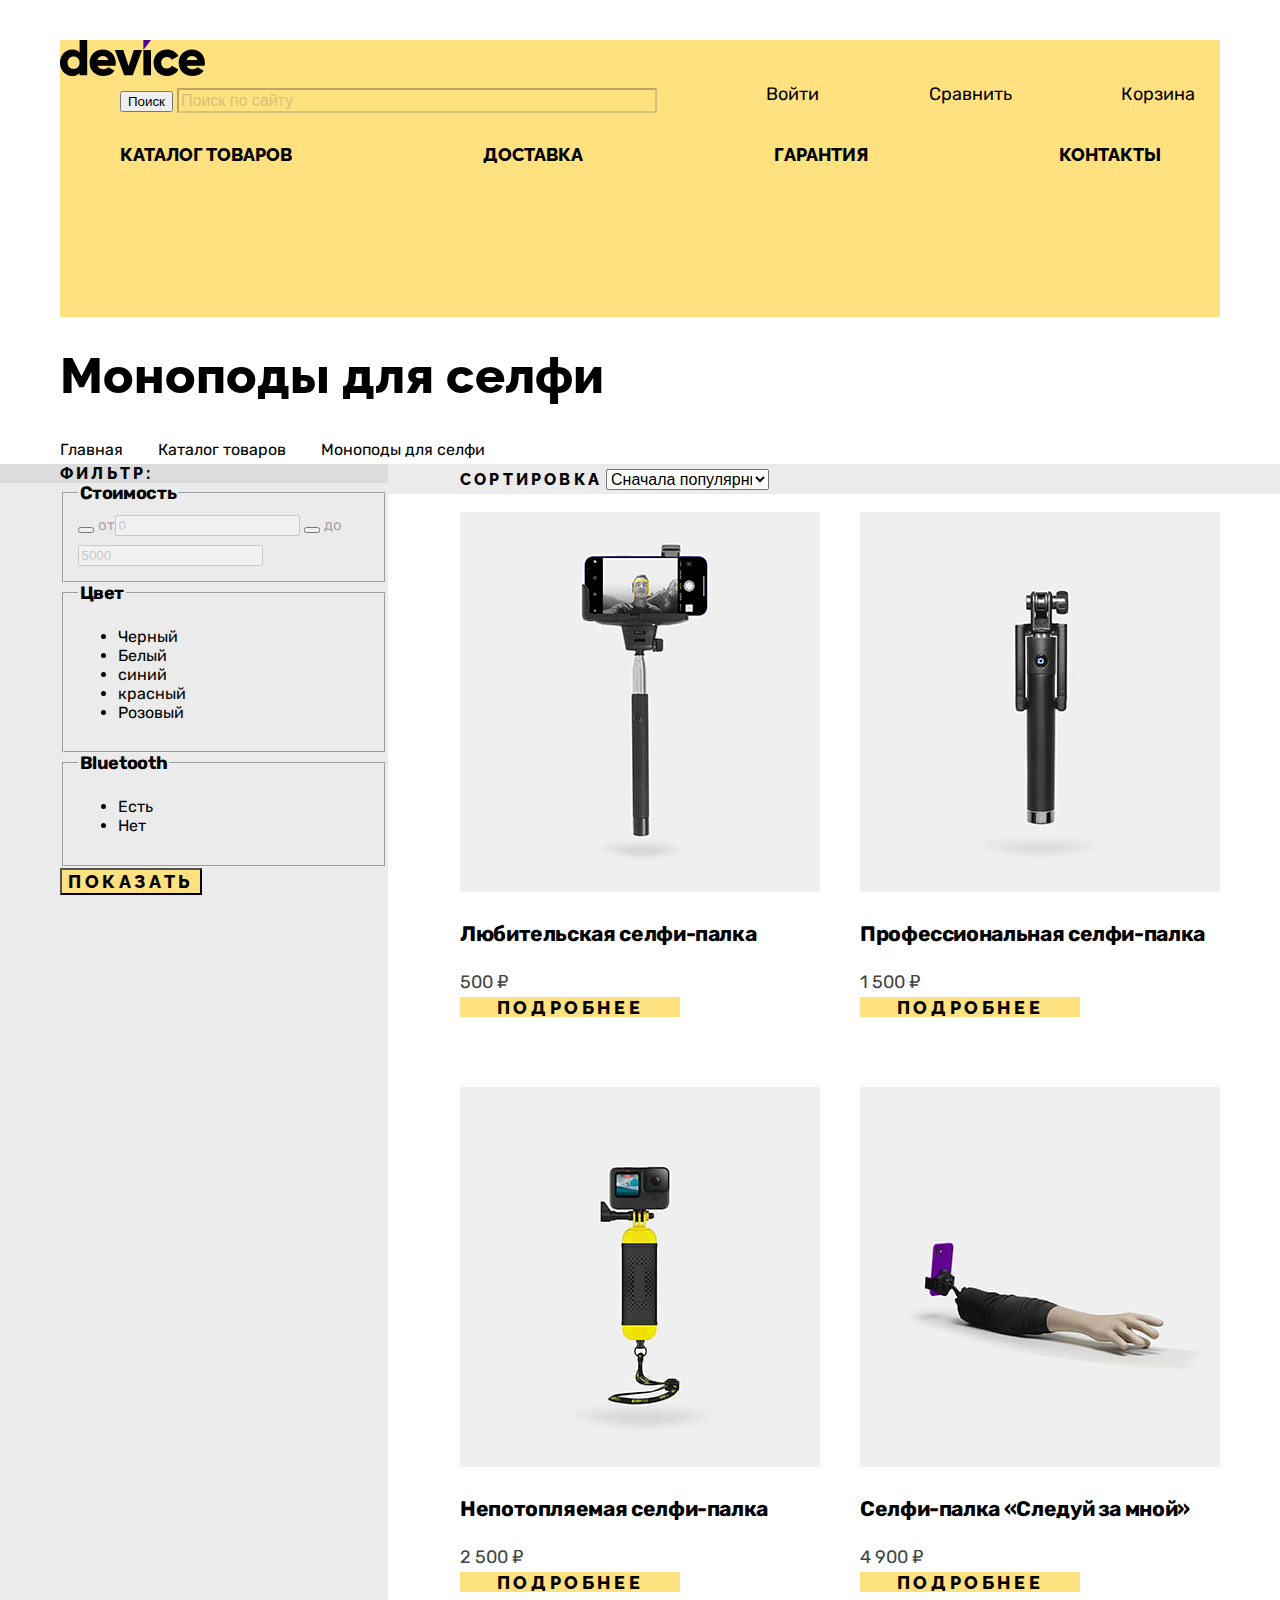
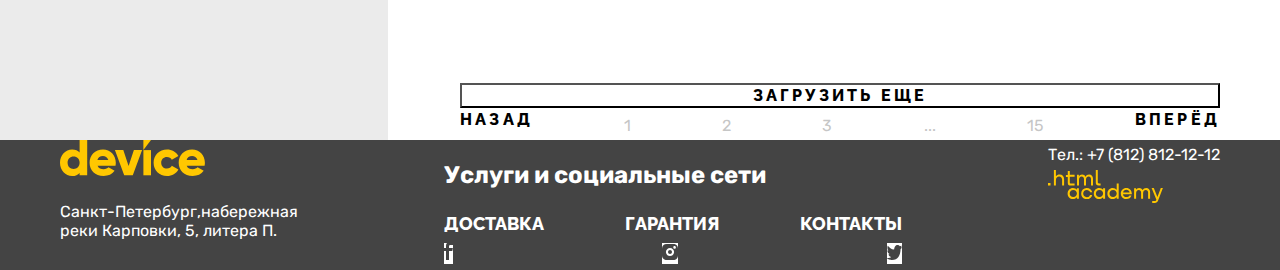
==== commit bc7c4e6b: "Микросетки на флексах для всех страниц" ====
--- a/catalog.html
+++ b/catalog.html
@@ -7,7 +7,7 @@
   </head>
   <body>
     <header class="page-header">
-      <a class="page-logo-link" href="#">
+      <a class="page-logo-link" href="index.html">
         <img class="logo" src="images/logo/device-header.svg" width="145" height="36" alt="Логотип Магазина «Девайс»">
       </a>
       
@@ -46,7 +46,7 @@
       </nav>
     </header>
 
-    <main class="main-inner">
+    <main class="main-container main-inner">
       <div class="page-container">
         <header class="inner-header">
           <h1 class="inner-header-title">Моноподы для селфи</h1>
@@ -65,7 +65,9 @@
       </div>
       <section class="catalog-products">
         <div class="page-column-left">
-          <h2 class="catalog-products-title">Фильтр:</h2>
+          <div class="column-left-title">
+            <h2 class="catalog-products-title">Фильтр:</h2>
+          </div>
 
           <form class="catalog-products-filter" action="https://echo.htmlacademy.ru/" method="get">
           <fieldset class="catalog-filter-group">
@@ -147,21 +149,23 @@
         </div>
         
         <div class="page-column-right">
-          <form class="sorting-type">
-            <label class="sorting-type-label" for="sorting">Сортировка</label>
-            <select class="select-control" id="sorting" name="sorting">
-              <option value="popular">Сначала популярные</option>
-              <option value="expensive">Сначала дорогие</option>
-              <option value="cheap">Сначала дешёвые</option>
-            </select>
-            <button class="visually-hidden" type="submit">Отсортировать продукты</button>
-            <a href="#" class="button button-up">
-              <span class="visually-hidden">Вверх списка</span>
-            </a>
-            <a href="#" class="button button-down">
-              <span class="visually-hidden">Вниз списка</span>
-            </a>
-          </form>
+          <div class="column-right-sorting">
+            <form class="sorting-type">
+              <label class="sorting-type-label" for="sorting">Сортировка</label>
+              <select class="select-control" id="sorting" name="sorting">
+                <option value="popular">Сначала популярные</option>
+                <option value="expensive">Сначала дорогие</option>
+                <option value="cheap">Сначала дешёвые</option>
+              </select>
+              <button class="visually-hidden" type="submit">Отсортировать продукты</button>
+              <a href="#" class="button button-up">
+                <span class="visually-hidden">Вверх списка</span>
+              </a>
+              <a href="#" class="button button-down">
+                <span class="visually-hidden">Вниз списка</span>
+              </a>
+            </form>
+          </div>
 
           <div class="product-card">
             <ul class="product-card-list">
--- a/styles/styles.css
+++ b/styles/styles.css
@@ -67,43 +67,42 @@
     width: 1160px;
     color: #000000;
     background-color: #FFE17F;
-    margin: 0 auto;
+    margin: 40px auto 0;
 }
 .search {
+    width: 480px;
     font-size: 16px;
     line-height: 19px;
     opacity: 0.3;
     background-color: #FFE17F;
 }
-.navigation {
-    display: flex;
-    flex-direction: column;
+.navigation-list {
+    display: flex;
+    justify-content: space-between;
+    flex-wrap: wrap;
+    width: 1041px;
+    margin: 0 60px 152px;
+    padding: 0;
+    list-style-type: none;
+}
+.navigation-users {
+    display: flex;
+    justify-content: space-between;
+    flex-wrap: wrap;
     width: 1075px;
-    margin: 0 auto;
-}
-.navigation-list {
-    display: flex;
-    justify-content: space-between;
-    width: 1041px;
-    margin: 0;
-    padding: 0;
-    list-style-type: none;
-}
-.navigation-users {
-    display: flex;
-    justify-content: space-between;
-    width: 1075px;
-    margin: 0;
+    margin: 0 25px 29px 60px;
     padding: 0;
     list-style-type: none;
 }
 .navigation-users-link {
+    display: block;
     line-height: 19px;
     text-align: left;
     color: inherit;
     text-decoration: none;
 }
 .navigation-list-link {
+    display: block;
     font-family: raleway, sans-serif;
     line-height: 21px;
     font-weight: 800;
@@ -112,6 +111,9 @@
     text-decoration: none;
     text-transform: uppercase;
 }
+.main-container {
+    flex-grow: 1;
+}
 .main-index {
     color: #000000;
     background-color: #FFFFFF;
@@ -127,30 +129,63 @@
     width: 1160px;
     margin: 0;
     padding: 0;
+}
+.slider-quadcopter {
+    display: flex;
+    flex-wrap: wrap;
 }
 .slider-display-none {
     display: none;
 }
+.slider-image {
+    display: block;
+    margin-right: 40px;
+}
 .slider-subtitle {
     font-family: raleway, sans-serif;
     font-size: 50px;
     line-height: 50px;
     width: 560px;
+    margin: 0;
+    margin-bottom: 19px;
 }
 .slider-discription {
     width: 560px;
-    color: #444444;
+    margin: 0;
+    margin-bottom: 30px;
+    min-height: 80px;
+    color: #444444;
+}
+.button-more {
+    display: block;
+    width: 220px;
+    height: 20px;
+    margin-bottom: 70px;
+}
+.slider-parameters {
+    display: flex;
+    flex-wrap: wrap;
+    width: 320px;
+    margin: 0;
 }
 .slider-parameters-terms {
+    margin-right: 15px;
     font-size: 16px;
     line-height: 30px;
     color: #444444;
 }
 .slider-parameters-discription {
+    margin: 0;
+    margin-bottom: 20px;
     font-size: 36px;
     line-height: 30px;
     color: #000000;
 }
+.slider-pagination {
+    margin: 0;
+    padding: 0;
+    list-style-type: none;
+}
 .product-list {
     display: flex;
     justify-content: space-between;
@@ -161,6 +196,7 @@
 }
 .product-item {
     width: 160px;
+    height: 254px;
 }
 .product-link {
     font-family: raleway, sans-serif;
@@ -169,7 +205,13 @@
     color: #000000;
     text-decoration: none;
 }
-.product-image {
+.product-bg {
+    display: flex;
+    width: 160px;
+    height: 160px;
+    margin-bottom: 33px;
+    justify-content: center;
+    align-items: center;
     background-color: #FFE17F;
 }
 .service {
@@ -424,37 +466,40 @@
     text-decoration: none;
 }
 .catalog-products {
-    width: 1160px;
+    width: 100%;
     display: flex;
     justify-content: space-between;
     margin: 0 auto;
     padding: 0;
 }
 .page-column-left {
-    width: 22.5%;
-    margin: 0;
-    padding: 0;
+    flex-grow: 1;
+    margin: 0;
+    padding: 0;
+    background-color: #EBEBEB;
 }
 .page-column-right {
-    width: 78.5%;
-    margin: 0;
-    padding: 0;
+    flex-grow: 1;
+    margin: 0;
+}
+.column-left-title {
+    background-color: #DCDCDC;
 }
 .catalog-products-title {
-    width: 236px;
-    margin: 0;
-    padding: 0;
+    width: 328px;
+    margin: 0;
+    margin-left: auto;
     font-family: raleway, sans-serif;
     font-size: 16px;
     line-height: 19px;
     letter-spacing: 0.2em;
     text-transform: uppercase;
-    background-color: #DCDCDC;
 }
 .catalog-products-filter {
-    width: 236px;
+    width: 328px;
+    margin-left: auto;
+    padding: 0;
     height: 100%;
-    background-color: #EBEBEB;
 }
 .catalog-filter-title {
     font-weight: 700;
@@ -467,10 +512,14 @@
     text-align: center;
     opacity: 0.3;
 }
+.column-right-sorting {
+    background-color: #EBEBEB;
+}
 .sorting-type {
-    margin: 0;
-    padding: 0;
-    background-color: #EBEBEB;
+    width: 832px;
+    margin: 0;
+    padding-left: 72px;
+    box-sizing: border-box;
 }
 .catalog-filter-item {
     font-size: 16px;
@@ -495,8 +544,14 @@
 .button-down {
     background-color: inherit;
 }
+.product-card {
+    width: 832px;
+    padding-left: 72px;
+    box-sizing: border-box;
+}
 .product-card-list {
     width: 760px;
+    padding-left: 0;
     display: flex;
     justify-content: space-between;
     flex-wrap: wrap;
@@ -529,7 +584,7 @@
     display: flex;
     width: 760px;
     margin: 0 auto;
-    padding: 0;
+    padding-left: 0;
     justify-content: space-between;
     list-style-type: none;
 }
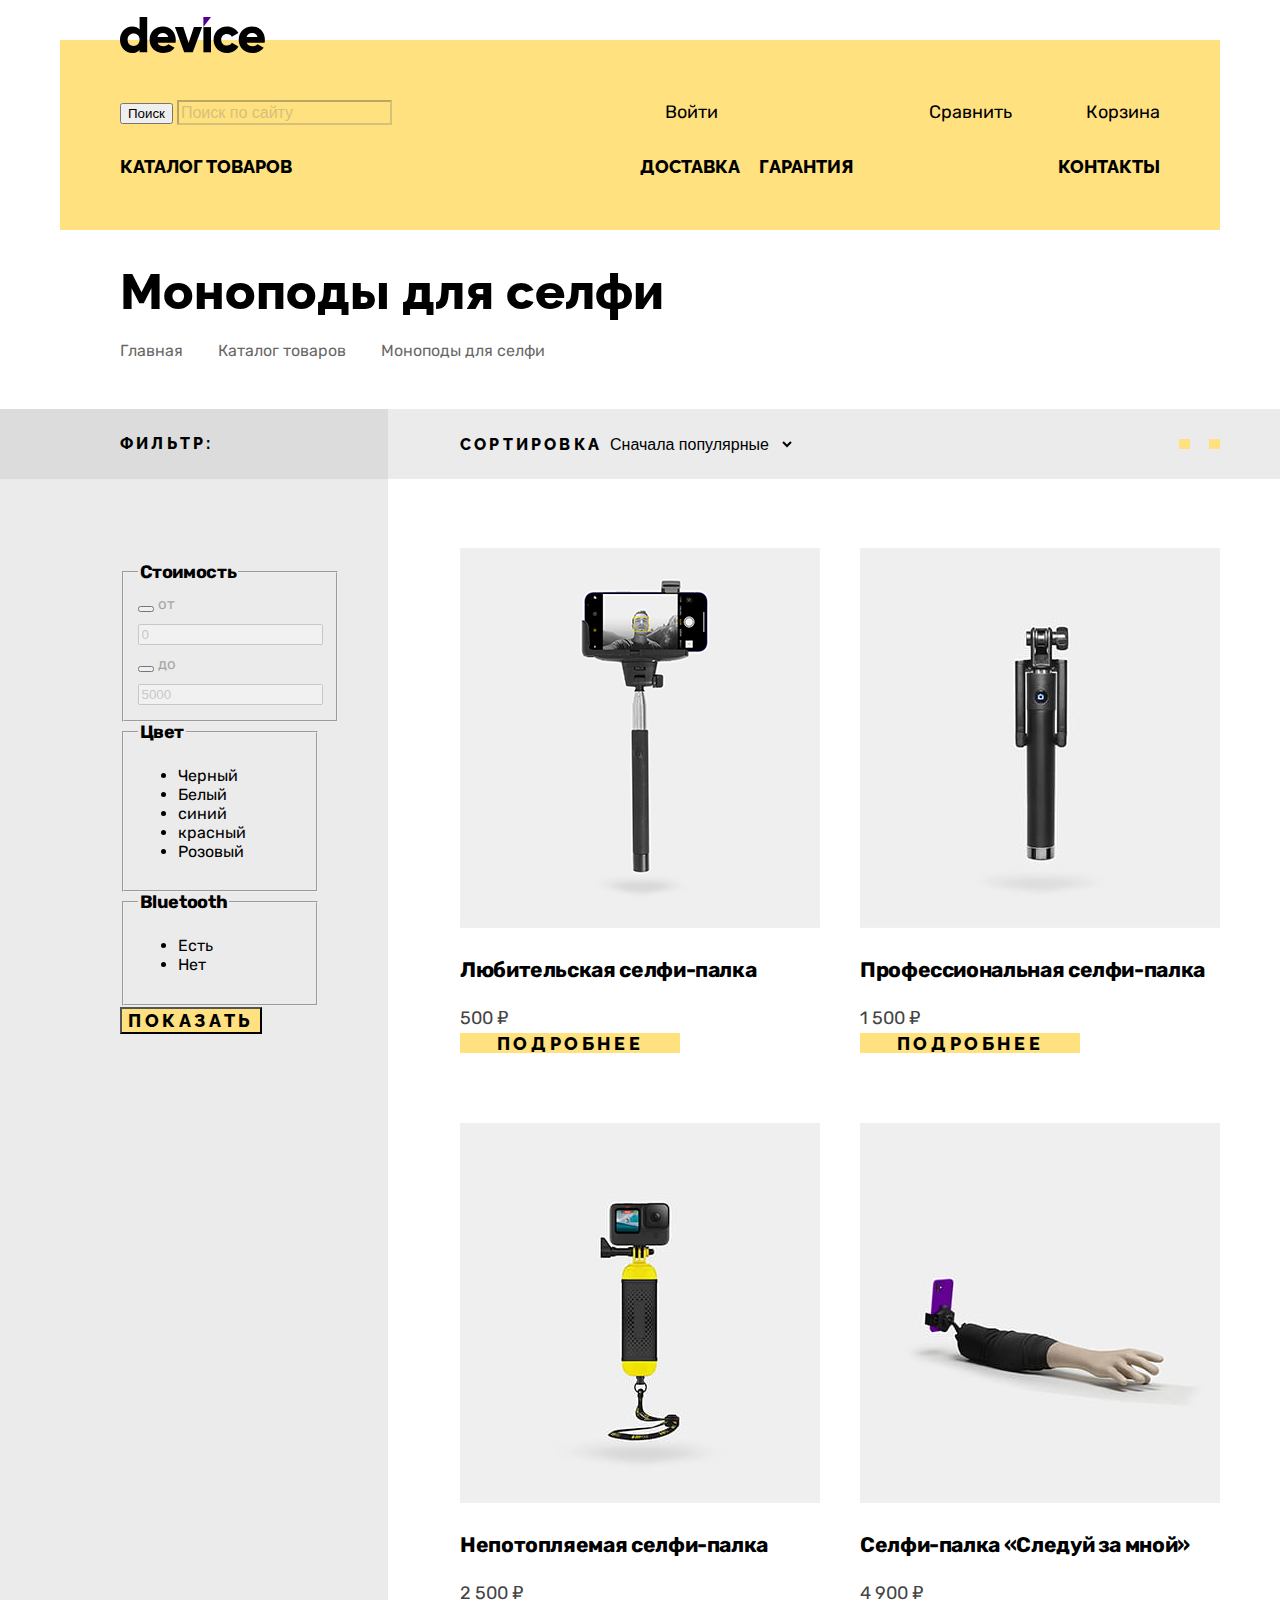
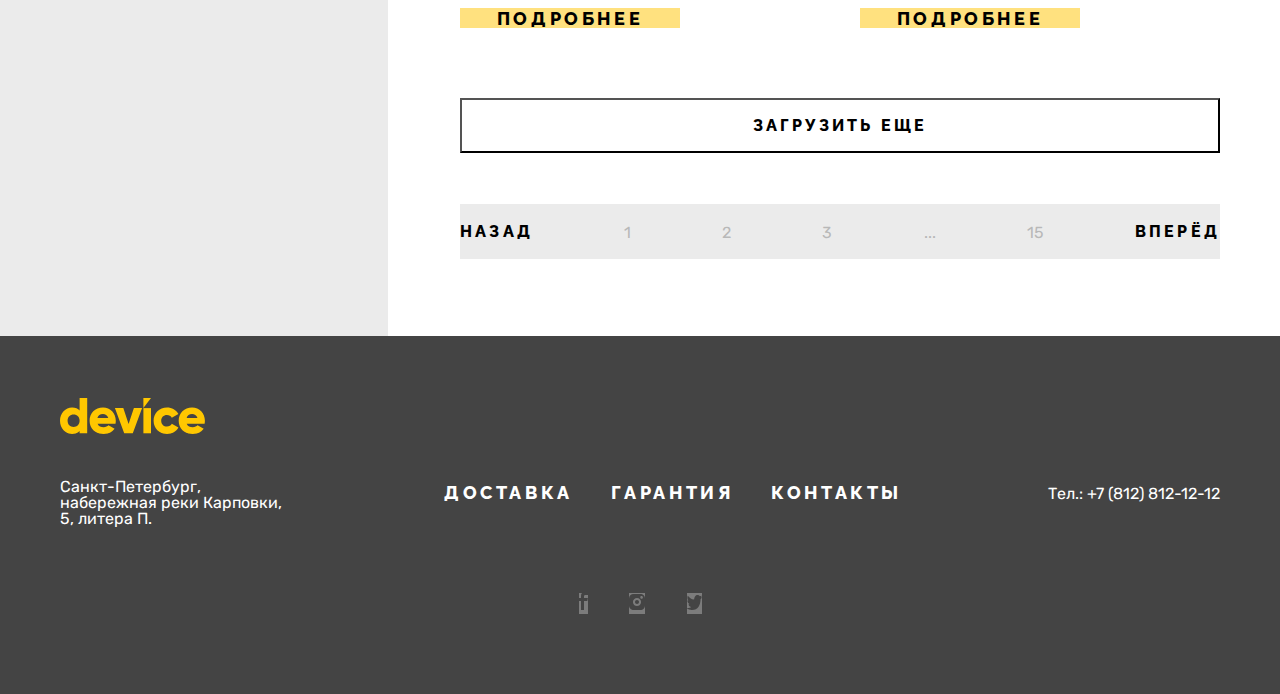
==== commit 94e81585: "Микросетки на флексах для всех страниц ч3" ====
--- a/catalog.html
+++ b/catalog.html
@@ -6,40 +6,40 @@
     <link rel="stylesheet" href="styles/styles.css">
   </head>
   <body>
-    <header class="page-header">
+    <header class="page-header catalog-header">
       <a class="page-logo-link" href="index.html">
         <img class="logo" src="images/logo/device-header.svg" width="145" height="36" alt="Логотип Магазина «Девайс»">
       </a>
       
       <nav class="navigation">
         <ul class="navigation-users">
-          <li class="navigation-item">
+          <li class="navigation-users-item">
             <form class="search-page" action="https://echo.htmlacademy.ru/" method="get">
               <button type="submit">Поиск</button>
               <input class="search" type="search" placeholder="Поиск по сайту" name="search">
             </form>
           </li>
-          <li class="navigation-item">
+          <li class="navigation-users-item">
             <a class="navigation-users-link" href="#">Войти</a>
           </li>
-          <li class="navigation-item">
+          <li class="navigation-users-item">
             <a class="navigation-users-link" href="#">Сравнить</a>
           </li>
-          <li class="navigation-item">
+          <li class="navigation-users-item">
             <a class="navigation-users-link" href="#">Корзина</a>
           </li>
         </ul>
         <ul class="navigation-list">
-          <li class="navigation-item">
+          <li class="navigation-list-item">
             <a class="navigation-list-link" href="catalog.html">Каталог товаров</a>
           </li>
-          <li class="navigation-item">
+          <li class="navigation-list-item">
             <a class="navigation-list-link" href="delivery.html">Доставка</a>
           </li>
-          <li class="navigation-item">
+          <li class="navigation-list-item">
             <a class="navigation-list-link" href="guarantee.html">Гарантия</a>
           </li>
-          <li class="navigation-item">
+          <li class="navigation-list-item">
             <a class="navigation-list-link" href="contacts.html">Контакты</a>
           </li>
         </ul>
@@ -47,22 +47,20 @@
     </header>
 
     <main class="main-container main-inner">
-      <div class="page-container">
-        <header class="inner-header">
-          <h1 class="inner-header-title">Моноподы для селфи</h1>
-          <ul class="breadcrumps-list">
-            <li class="breadcrumps-item">
-              <a class="breadcrumps-link" href="index.html">Главная</a>
-            </li>
-            <li class="breadcrumps-item">
-              <a class="breadcrumps-link" href="#">Каталог товаров</a>
-            </li>
-            <li class="breadcrumps-item">
-              <a class="breadcrumps-link" href="catalog.html">Моноподы для селфи</a>
-            </li>
-          </ul>
-        </header>
-      </div>
+      <header class="inner-header">
+        <h1 class="inner-header-title">Моноподы для селфи</h1>
+        <ul class="breadcrumps-list">
+          <li class="breadcrumps-item">
+            <a class="breadcrumps-link" href="index.html">Главная</a>
+          </li>
+          <li class="breadcrumps-item">
+            <a class="breadcrumps-link" href="#">Каталог товаров</a>
+          </li>
+          <li class="breadcrumps-item">
+            <a class="breadcrumps-link" href="catalog.html">Моноподы для селфи</a>
+          </li>
+        </ul>
+      </header>
       <section class="catalog-products">
         <div class="page-column-left">
           <div class="column-left-title">
@@ -150,21 +148,23 @@
         
         <div class="page-column-right">
           <div class="column-right-sorting">
-            <form class="sorting-type">
-              <label class="sorting-type-label" for="sorting">Сортировка</label>
-              <select class="select-control" id="sorting" name="sorting">
-                <option value="popular">Сначала популярные</option>
-                <option value="expensive">Сначала дорогие</option>
-                <option value="cheap">Сначала дешёвые</option>
-              </select>
-              <button class="visually-hidden" type="submit">Отсортировать продукты</button>
-              <a href="#" class="button button-up">
-                <span class="visually-hidden">Вверх списка</span>
-              </a>
-              <a href="#" class="button button-down">
-                <span class="visually-hidden">Вниз списка</span>
-              </a>
-            </form>
+            <div class="sorting-container">
+              <form class="sorting-type">
+                <label class="sorting-type-label" for="sorting">Сортировка</label>
+                <select class="select-control" id="sorting" name="sorting">
+                  <option value="popular">Сначала популярные</option>
+                  <option value="expensive">Сначала дорогие</option>
+                  <option value="cheap">Сначала дешёвые</option>
+                </select>
+                <button class="visually-hidden" type="submit">Отсортировать продукты</button>
+              </form>
+              <a href="#" class="button button-light">
+                <span class="visually-hidden">сортировка вверх</span>
+              </a>
+              <a href="#" class="button">
+                <span class="visually-hidden">сортировка вниз</span>
+              </a>
+            </div>
           </div>
 
           <div class="product-card">
@@ -239,60 +239,65 @@
 
     <footer class="page-footer">
       <div class="page-footer-container">
-        <section class="adress">
-          <img class="footer-adress-logo" src="images/logo/device-footer.svg" width="145" height="36" alt="Логотип Магазина Девайс">
-          <h2 class="visually-hidden">Адрес</h2>
-          <address class="footer-adress-text">
-            <p class="about-text">Санкт-Петербург,набережная
-              реки Карповки, 5, литера П.</p>
-          </address>
-        </section>
-
-        <section class="footer-navigation">
-          <h2 class="footer-navigation-title">Услуги и социальные сети</h2>
-          <nav class="footer-navigation-service">
-            <ul class="footer-service-list">
-              <li class="footer-service-item">
-                <a class="footer-service-link" href="delivery.html">Доставка</a>
-              </li>
-              <li class="footer-service-item">
-                <a class="footer-service-link" href="guarantee.html">Гарантия</a>
-              </li>
-              <li class="footer-service-item">
-                <a class="footer-service-link" href="contacts.html">Контакты</a>
-              </li>
-            </ul>
-          </nav>
-          <ul class="footer-navigation-social">
-            <li class="fotter-social-item">
+        <img class="footer-adress-logo" src="images/logo/device-footer.svg" width="145" height="36" alt="Логотип Магазина Девайс">
+        
+        <div class="footer-container">
+          <section class="adress">
+            <h2 class="visually-hidden">Адрес</h2>
+            <address class="footer-adress-text">
+              <p class="about-text">Санкт-Петербург, набережная реки Карповки, 5, литера П.</p>
+            </address>
+          </section>
+
+          <section class="footer-nav">
+            <h2 class="footer-navigation-title visually-hidden">Услуги</h2>
+            <nav class="footer-navigation-service">
+              <ul class="footer-service-list">
+                <li class="footer-service-item">
+                  <a class="footer-service-link" href="delivery.html">Доставка</a>
+                </li>
+                <li class="footer-service-item">
+                  <a class="footer-service-link" href="guarantee.html">Гарантия</a>
+                </li>
+                <li class="footer-service-item">
+                  <a class="footer-service-link" href="contacts.html">Контакты</a>
+                </li>
+              </ul>
+            </nav>
+          </section>
+  
+          <section class="footer-card">
+            <h2 class="visually-hidden">Номер телефона</h2>
+            <address class="footer-phone-address">
+              <a class="footer-phone-address-number" href="tel.:+78128121212">Тел.: +7 (812) 812-12-12</a>
+            </address>
+          </section>
+
+          
+        </div>
+        
+        <section class="footer-social">
+          <h2 class="footer-social-title visually-hidden">Социальные сети</h2>
+          <ul class="footer-social-list">
+            <li class="footer-social-item">
               <a class="button social-button" href="https://www.facebook.com/htmlacademy">
                 <img class="social-logo" src="images/nav-social/facebook.svg" width="9" height="18" alt="наш Фейсбук">
                 <span class="visually-hidden">Фейсбук</span>
               </a>
             </li>
-            <li class="fotter-social-item">
+            <li class="footer-social-item">
               <a class="button social-button" href="https://www.instagram.com/htmlacademy/">
                 <img class="social-logo" src="images/nav-social/inst.svg" width="16" height="16" alt="наш Инстаграмм">
                 <span class="visually-hidden">Инстаграм</span>
               </a>
             </li>
-            <li class="fotter-social-item">
+            <li class="footer-social-item">
               <a class="button social-button" href="https://twitter.com/htmlacademy_ru">
                 <img class="social-logo" src="images/nav-social/twit.svg" width="15" height="15" alt="наш Твиттер">
                 <span class="visually-hidden">Твиттер</span>
               </a>
             </li>
           </ul>
-        </section>
-
-        <section class="footer-card">
-          <h2 class="visually-hidden">Номер телефона</h2>
-          <address class="footer-phone-address">
-            <a class="footer-phone-address-number" href="tel.:+78128121212">Тел.: +7 (812) 812-12-12</a>
-          </address>
-          <a class="footer-logo-link" href="https://htmlacademy.ru/">
-            <img class="academy-logo" src="images/logo/html-academy.svg" width="115" height="33" alt="логототип Академии">
-          </a>
         </section>
       </div>
     </footer>
--- a/styles/styles.css
+++ b/styles/styles.css
@@ -65,34 +65,51 @@
 }
 .page-header {
     width: 1160px;
+    margin: 0 auto;
+    margin-top: 40px;
+    padding-left: 60px;
+    padding-right: 60px;
+    padding-bottom: 167px;
     color: #000000;
     background-color: #FFE17F;
-    margin: 40px auto 0;
+    box-sizing: border-box;
+}
+.page-logo-link {
+    display: block;
+    width: 145px;
+    margin-top: -23px;
+    margin-bottom: 35px;
+}
+.navigation-users {
+    display: flex;
+    justify-content: space-between;
+    align-items: baseline;
+    flex-wrap: wrap;
+    width: 100%;
+    margin: 0;
+    margin-bottom: 29px;
+    padding: 0;
+    list-style-type: none;
 }
 .search {
-    width: 480px;
     font-size: 16px;
     line-height: 19px;
     opacity: 0.3;
     background-color: #FFE17F;
 }
-.navigation-list {
-    display: flex;
-    justify-content: space-between;
-    flex-wrap: wrap;
-    width: 1041px;
-    margin: 0 60px 152px;
-    padding: 0;
-    list-style-type: none;
-}
-.navigation-users {
-    display: flex;
-    justify-content: space-between;
-    flex-wrap: wrap;
-    width: 1075px;
-    margin: 0 25px 29px 60px;
-    padding: 0;
-    list-style-type: none;
+.navigation-users-item:nth-child(1) {
+    width: 50%;
+}
+.navigation-users-item:nth-child(2) {
+    margin-right: auto;
+    padding-left: 25px;
+}
+.navigation-users-item:nth-child(3) {
+    margin-right: 14px;
+    padding: 0 25px;
+}
+.navigation-users-item:nth-child(4) {
+    padding-left: 35px;
 }
 .navigation-users-link {
     display: block;
@@ -100,6 +117,24 @@
     text-align: left;
     color: inherit;
     text-decoration: none;
+}
+.navigation-list {
+    display: flex;
+    justify-content: space-between;
+    flex-wrap: wrap;
+    width: 100%;
+    margin: 0;
+    padding: 0;
+    list-style-type: none;
+}
+.navigation-list-item:nth-child(1) {
+    width: 50%;
+}
+.navigation-list-item:last-child {
+    margin-left: auto;
+}
+.navigation-list-item:nth-child(3) {
+    margin-left: 19px;
 }
 .navigation-list-link {
     display: block;
@@ -128,11 +163,15 @@
     justify-content: space-between;
     width: 1160px;
     margin: 0;
-    padding: 0;
-}
-.slider-quadcopter {
-    display: flex;
-    flex-wrap: wrap;
+    margin-top: -150px;
+    padding: 0;
+}
+.slider-item {
+    display: flex;
+    flex-wrap: wrap;
+}
+.slider-container {
+    margin-top: 121px;
 }
 .slider-display-none {
     display: none;
@@ -153,7 +192,7 @@
     width: 560px;
     margin: 0;
     margin-bottom: 30px;
-    min-height: 80px;
+    height: 80px;
     color: #444444;
 }
 .button-more {
@@ -165,16 +204,20 @@
 .slider-parameters {
     display: flex;
     flex-wrap: wrap;
-    width: 320px;
-    margin: 0;
+    margin: 0;
+    padding: 0;
+    list-style-type: none;
 }
 .slider-parameters-terms {
-    margin-right: 15px;
     font-size: 16px;
     line-height: 30px;
     color: #444444;
 }
+.slider-parameters-item:not(:last-of-type) {
+    margin-right: 20px;
+}
 .slider-parameters-discription {
+    display: block;
     margin: 0;
     margin-bottom: 20px;
     font-size: 36px;
@@ -191,6 +234,7 @@
     justify-content: space-between;
     width: 1160px;
     margin: 0;
+    margin-bottom: 68px;
     padding: 0;
     list-style-type: none;
 }
@@ -217,48 +261,76 @@
 .service {
     width: 100%;
     margin: 0;
+    margin-bottom: 90px;
     padding: 0;
     background-color: #F0F0F0;
 }
 .slider-service {
     display: flex;
-    justify-content: space-between;
+    justify-content: start;
     width: 1160px;
     margin: 0 auto;
     padding: 0;
+}
+.service-item {
+    display: flex;
+    flex-wrap: wrap;
+    margin-top: -30px;
+    margin-left: 120px;
 }
 .service-title {
     width: 560px;
     height: 70px;
     margin: 0;
-    padding-left: 240px;
+    padding: 0;
     font-family: raleway, sans-serif;
     font-size: 50px;
     line-height: 50px;
     color: #000000;
 }
 .servive-discription {
-    width: 497px;
-    margin: 0;
-    padding-left: 240px;
+    width: 500px;
+    height: 165px;
+    margin: 0;
+    margin-bottom: 69px;
+    padding: 0;
     color: #444444;
 }
 .slider-service-list {
     margin: 0;
-    padding: 0;
-    list-style-type: none;
-}
-.button-delivery-current {
+    margin-top: -20px;
+    padding: 0;
+    list-style-type: none;
+}
+.button-service-current {
+    width: 280px;
+    height: 40px;
+    text-align: start;
+    padding-left: 18px;
     color: #FFE17F;
     background-color: #000000;
 }
+.button-service {
+    width: 160px;
+    height: 20px;
+    text-align: center;
+}
+.slider-service-item:not(:last-of-type) {
+    margin-bottom: 45px;
+}
 .delivery {
-    width: 1160px;
-    margin: 0;
+    display: flex;
+    justify-content: center;
+    align-items: center;
+    width: 1160px;
+    height: 100px;
+    margin: 0;
+    margin-bottom: 97px;
     padding: 0;
     background-color: #F0F0F0;
 }
-.delivery-title {
+.delivery-discription {
+    margin: 0;
     font-family: raleway, sans-serif;
     font-size: 20px;
     line-height: 23px;
@@ -272,28 +344,50 @@
     width: 1160px;
     margin: 0;
     padding: 0;
+    padding-bottom: 87px;
 }
 .about {
     width: 560px;
     margin: 0;
     padding: 0;
 }
-.about-title {
-    font-family: raleway, sans-serif;
+.about-title,.contacts-title {
+    font-family: raleway, sans-serif;
+    margin: 49px 0 26px;
+    padding-bottom: 20px;
     font-size: 50px;
     line-height: 50px;
     color: #000000;
 }
 .about-discription {
     color: #444444;
+    margin: 0;
+    padding-bottom: 41px;
 }
 .about-delivery-list {
-    padding: 0;
+    margin: 0;
+    margin-top: 23px;
+    margin-bottom: 52px;
+    padding: 0;
+    padding-left: 26px;
+    list-style-type: disc;
 }
 .about-delivery-item {
     font-weight: 700;
     line-height: 20px;
-    color: #000000;
+    color: #FFC700;
+    padding-bottom: 20px;
+}
+.delivery-item-text {
+    padding: 0;
+    margin: 0;
+    font-weight: 700;
+    line-height: 20px;
+    color: #000000;
+}
+.button-about {
+    display: block;
+    width: 260px;
 }
 .contacts {
     width: 560px;
@@ -302,21 +396,22 @@
     line-height: 30px;
     color: #444444;
 }
-.contacts-title {
-    font-family: raleway, sans-serif;
-    font-size: 50px;
-    line-height: 50px;
-    color: #000000;
-}
 .contacts-discription {
-    color: inherit;
+    margin: 0;
+    margin-bottom: 30px;
 }
 .contacts-subtitle {
+    margin: 0;
+    margin-bottom: 15px;
     font-weight: 700;
     font-size: 24px;
     color: inherit;
 }
+.contacts-subtitle-address {
+    margin: 15px 0 30px;
+}
 .contacts-subtitle-text {
+    margin: 0;
     font-style: normal;
     color: inherit;
 }
@@ -326,6 +421,7 @@
     text-decoration-line: underline;
 }
 .contacts-schedule {
+    margin: 15px 0 67px;
     list-style-type: none;
     padding: 0;
 }
@@ -341,21 +437,15 @@
     width: 1160px;
     flex-wrap: wrap;
     margin: 0 auto;
-    padding: 0;
-    justify-content: space-between;
-}
-.newsletter-form {
-    display: flex;
-    width: 1160px;
-    padding: 0;
-    justify-content: space-between;
-    align-items: center;
+    padding: 75px 0 131px;
+    justify-content: space-between;
 }
 .newsletter-title {
     width: 560px;
     margin: 0;
     margin-right: 40px;
     padding: 0;
+    padding-bottom: 20px;
     font-family: raleway, sans-serif;
     font-size: 50px;
     line-height: 50px;
@@ -366,30 +456,37 @@
     margin: 0;
     padding: 0;
 }
+.newsletter-form {
+    display: flex;
+    width: 1160px;
+    margin-top: 40px;
+    padding: 0;
+    justify-content: space-between;
+    align-items: center;
+}
 .newsletter-email {
-    width: 560px;
-    margin-right: 40px;
-    padding: 0;
+    width: 50%;
     line-height: 30px;
     color: #444444;
     opacity: 0.5;
+}
+.field {
+    width: 100%;
+    line-height: 30px;
+    padding: 0;
+    background-color: inherit;
 }
 .newsletter-free {
     width: 129px;
     margin: 0;
-    padding: 0;
+    padding-left: 37px;
 }
 .newsletter-button {
     width: 260px;
-    margin-right: 171px;
+    height: 55px;
+    margin-right: auto;
+    padding: 0;
     background-color: inherit;
-}
-.page-footer-container {
-    display: flex;
-    justify-content: space-between;
-    width: 1160px;
-    margin: 0 auto;
-    padding: 0;
 }
 .page-footer {
     width: 100%;
@@ -399,12 +496,29 @@
     color: #FFFFFF;
     background-color: #444444;
 }
+.page-footer-container {
+    width: 1160px;
+    margin: 0 auto;
+    padding: 62px 0 61px;
+}
+.footer-adress-logo {
+    margin-bottom: 35px;
+}
+.footer-container {
+    display: flex;
+    margin-bottom: 50px;
+    justify-content: space-between;
+    flex-wrap: wrap;
+}
 .footer-adress-text {
     width: 238px;
     margin: 0;
     padding: 0;
     font-style: normal;
-    line-height: 19px;
+    line-height: 16px;
+}
+.about-text {
+    margin: 0;
 }
 .footer-service-list {
     display: flex;
@@ -414,19 +528,15 @@
     padding: 0;
     list-style-type: none;
 }
-.footer-navigation-social {
-    display: flex;
-    justify-content: space-between;
-    width: 458px;
-    margin: 0;
-    padding: 0;
-    list-style-type: none;
+.footer-service-item:not(:last-of-type) {
+    padding-right: 7px;
 }
 .footer-service-link {
     font-family: raleway, sans-serif;
     font-size: 18px;
     line-height: 21px;
     text-align: center;
+    letter-spacing: 0.2em;
     color: #FFFFFF;
     text-decoration: none;
     text-transform: uppercase;
@@ -438,21 +548,54 @@
     color: #FFFFFF;
     text-decoration: none;
 }
+.footer-social {
+    display: flex;
+    justify-content: center;
+}
+.footer-social-list {
+    display: flex;
+    justify-content: space-between;
+    width: 149px;
+    margin: 0;
+    padding: 0;
+    list-style-type: none;
+}
+.footer-social-item {
+    padding: 13px;
+    margin-right: 15px;
+}
+.footer-social-item:nth-child(3) {
+    margin-right: 0;
+}
 .social-button {
-    background-color: #ffffff;
+    background-color: rgba(255, 255, 255, 0.3);
+}
+.catalog-header {
+    padding-bottom: 53px;
 }
 .main-inner {
     color: #000000;
     background-color: #FFFFFF;
+}
+.inner-header {
+    width: 1160px;
+    margin: 37px auto 49px;
+    padding-left: 60px;
+    box-sizing: border-box;
 }
 .inner-header-title {
     font-family: raleway, sans-serif;
     font-size: 50px;
     line-height: 50px;
+    margin: 0;
+    margin-bottom: 24px;
 }
 .breadcrumps-list {
     display: flex;
     width: 425px;
+    line-height: 19px;
+    font-size: 16px;
+    opacity: 0.6;
     justify-content: space-between;
     margin: 0;
     padding: 0;
@@ -482,24 +625,31 @@
     flex-grow: 1;
     margin: 0;
 }
-.column-left-title {
+.column-left-title {    
     background-color: #DCDCDC;
+    padding: 25px 0;
 }
 .catalog-products-title {
     width: 328px;
     margin: 0;
     margin-left: auto;
-    font-family: raleway, sans-serif;
-    font-size: 16px;
-    line-height: 19px;
+    padding-left: 60px;
+    font-family: raleway, sans-serif;
+    font-size: 16px;
+    line-height: 20px;
     letter-spacing: 0.2em;
     text-transform: uppercase;
+    box-sizing: border-box;
 }
 .catalog-products-filter {
     width: 328px;
     margin-left: auto;
     padding: 0;
     height: 100%;
+    padding-left: 60px;
+    padding-right: 68px;
+    margin-top: 83px;
+    box-sizing: border-box;;
 }
 .catalog-filter-title {
     font-weight: 700;
@@ -515,11 +665,18 @@
 .column-right-sorting {
     background-color: #EBEBEB;
 }
+.sorting-container {
+    width: 760px;
+    display: flex;
+    justify-content: space-between;
+    align-items: center;
+    margin-left: 72px;
+    padding-top: 25px;
+    padding-bottom: 25px;
+}
 .sorting-type {
-    width: 832px;
-    margin: 0;
-    padding-left: 72px;
-    box-sizing: border-box;
+    line-height: 20px;
+    margin-right: auto;
 }
 .catalog-filter-item {
     font-size: 16px;
@@ -534,25 +691,31 @@
     text-transform: uppercase;
 }
 .select-control {
-    width: 163px;
-    font-size: 16px;
-    line-height: 19px;
-}
-.button-up {
+    width: 189px;
+    font-size: 16px;
+    line-height: 19px;
+    border-style: none;
     background-color: inherit;
 }
-.button-down {
-    background-color: inherit;
+.sorting-container .button {
+    display: block;
+    width: 11px;
+    height: 10px;
+}
+.button-light {
+    margin-right: 19px;
 }
 .product-card {
-    width: 832px;
-    padding-left: 72px;
+    width: 760px;
+    margin-top: 69px;
+    margin-left: 72px;
+    margin-bottom: 77px;
     box-sizing: border-box;
 }
 .product-card-list {
-    width: 760px;
+    display: flex;
+    margin: 0;
     padding-left: 0;
-    display: flex;
     justify-content: space-between;
     flex-wrap: wrap;
     list-style-type: none;
@@ -571,6 +734,9 @@
 }
 .load-more {
     width: 760px;
+    height: 55px;
+    margin-bottom: 51px;
+    padding: 0;
     font-family: raleway, sans-serif;
     font-size: 16px;
     line-height: 19px;
@@ -582,11 +748,13 @@
 }
 .pagination-list {
     display: flex;
-    width: 760px;
-    margin: 0 auto;
+    height: 55px;
+    margin: 0 auto 77px;
     padding-left: 0;
     justify-content: space-between;
-    list-style-type: none;
+    align-items: center;
+    list-style-type: none;
+    background-color: #EBEBEB;
 }
 .pagination-link {
     font-size: 16px;
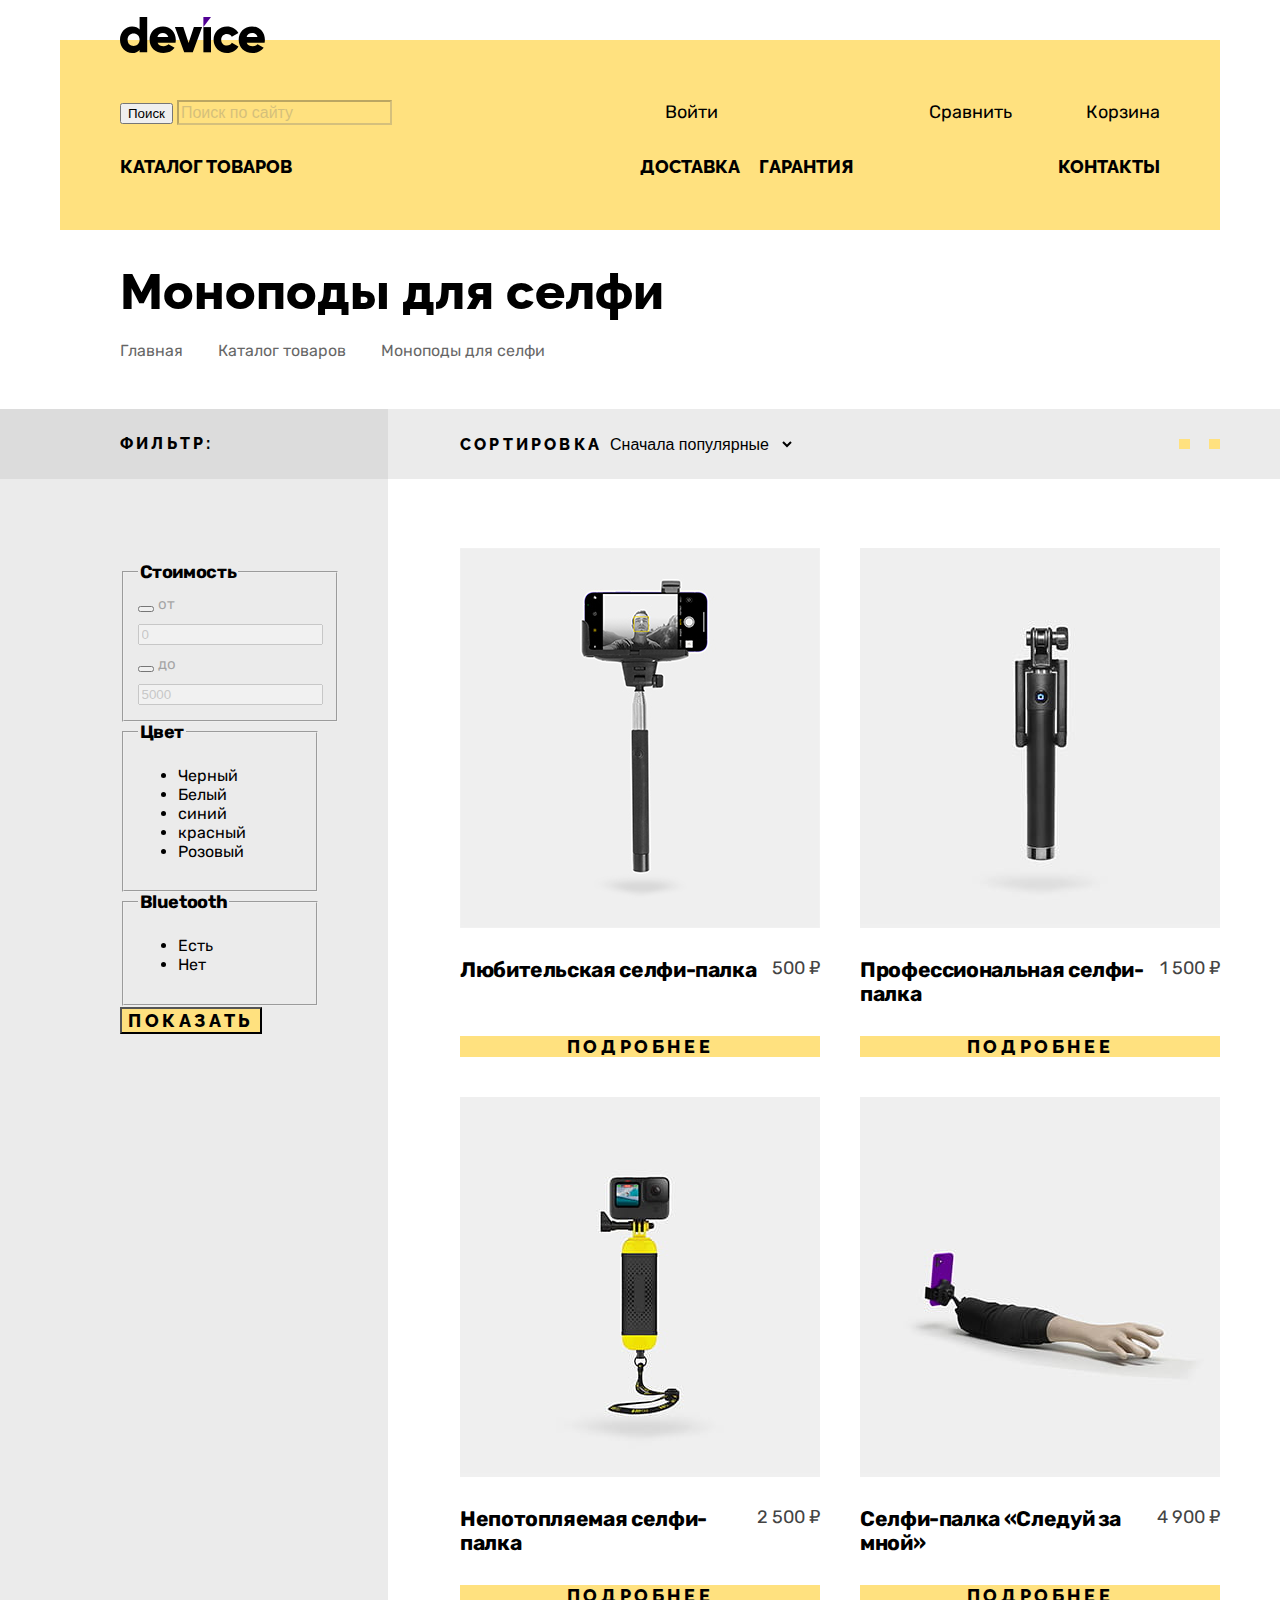
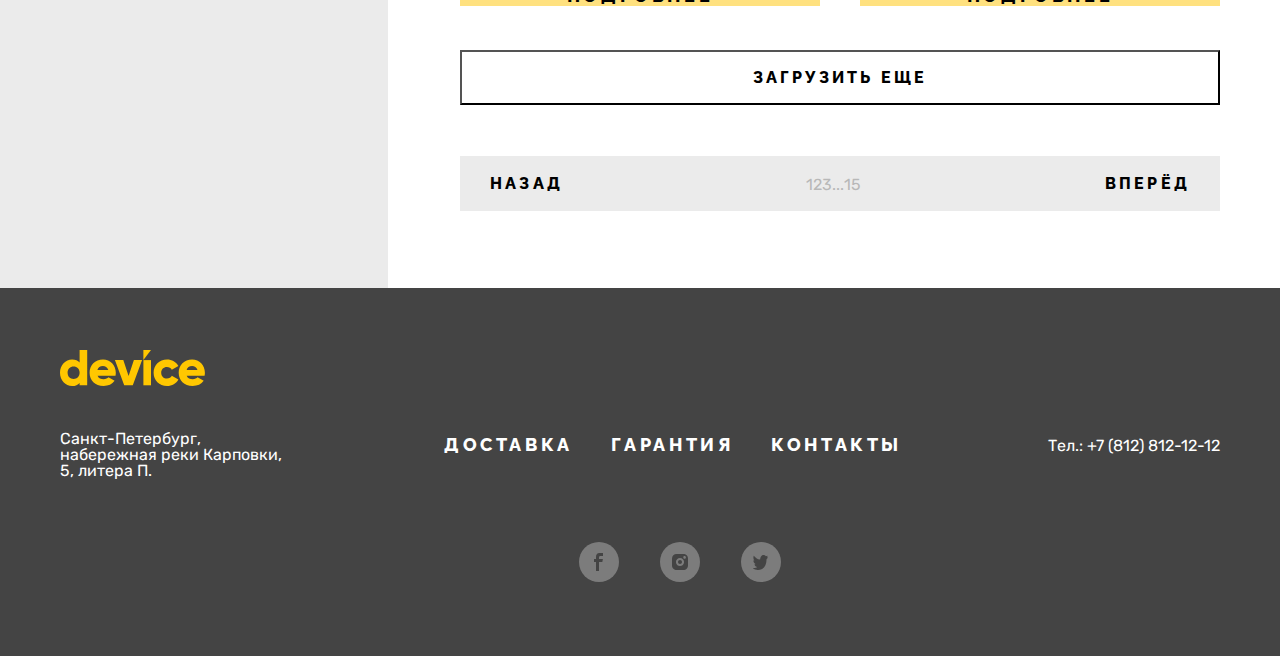
==== commit d4e62654: "Постройте мелкие сетки на гридах для подходящих компонентов" ====
--- a/catalog.html
+++ b/catalog.html
@@ -170,36 +170,44 @@
           <div class="product-card">
             <ul class="product-card-list">
                 <li class="product-card-item">
-                  <a class="product-card-link" href="#">
+                  <a class="product-card-image-link" href="#">
                     <img class="product-card-image" src="images\catalog\product-1.jpg" alt="Любительская селфи-палка">
+                  </a>
+                  <a class="product-card-title-link">
                     <h3 class="product-card-title">Любительская селфи-палка</h3>
                   </a>
                   <span class="product-card-text">500 ₽</span>
-                  <a href="#" class="button button-more">Подробнее</a>
+                  <a href="#" class="button button-more-product">Подробнее</a>
                 </li>
                 <li class="product-card-item">
-                  <a class="product-card-link" href="#">
+                  <a class="product-card-image-link" href="#">
                     <img class="product-card-image" src="images\catalog\product-2.jpg" alt="Профессиональная селфи-палка">
+                  </a>
+                  <a class="product-card-title-link">
                     <h3 class="product-card-title">Профессиональная селфи-палка</h3>
                   </a>
                   <span class="product-card-text">1 500 ₽</span>
-                  <a href="#" class="button button-more">Подробнее</a>
+                  <a href="#" class="button button-more-product">Подробнее</a>
                 </li>
                 <li class="product-card-item">
-                  <a class="product-card-link" href="#">
+                  <a class="product-card-image-link" href="#">
                     <img class="product-card-image" src="images\catalog\product-3.jpg" alt="Непотопляемая селфи-палка">
+                  </a>
+                  <a class="product-card-title-link">
                     <h3 class="product-card-title">Непотопляемая селфи-палка</h3>
                   </a>
                   <span class="product-card-text">2 500 ₽</span>
-                  <a href="#" class="button button-more">Подробнее</a>
+                  <a href="#" class="button button-more-product">Подробнее</a>
                 </li>
                 <li class="product-card-item">
-                  <a class="product-card-link" href="#">
+                  <a class="product-card-image-link" href="#">
                     <img class="product-card-image" src="images\catalog\product-4.jpg" alt="Селфи-палка «Следуй за мной»">
+                  </a>
+                  <a class="product-card-title-link">
                     <h3 class="product-card-title">Селфи-палка «Следуй за мной»</h3>
                   </a>
                   <span class="product-card-text">4 900 ₽</span>
-                  <a href="#" class="button button-more">Подробнее</a>
+                  <a href="#" class="button button-more-product">Подробнее</a>
                 </li>
             </ul>
             <button class="load-more" type="button">
--- a/styles/styles.css
+++ b/styles/styles.css
@@ -202,24 +202,19 @@
     margin-bottom: 70px;
 }
 .slider-parameters {
-    display: flex;
-    flex-wrap: wrap;
-    margin: 0;
-    padding: 0;
-    list-style-type: none;
+    display: grid;
+    grid-template-columns: repeat(3, 1fr);
+    margin: 0;
+    row-gap: 20px;
 }
 .slider-parameters-terms {
+    grid-row: 2/3;
     font-size: 16px;
     line-height: 30px;
     color: #444444;
 }
-.slider-parameters-item:not(:last-of-type) {
-    margin-right: 20px;
-}
 .slider-parameters-discription {
-    display: block;
-    margin: 0;
-    margin-bottom: 20px;
+    margin: 0;
     font-size: 36px;
     line-height: 30px;
     color: #000000;
@@ -229,6 +224,9 @@
     padding: 0;
     list-style-type: none;
 }
+.product {
+    margin-bottom: 169px;
+}
 .product-list {
     display: flex;
     justify-content: space-between;
@@ -240,7 +238,6 @@
 }
 .product-item {
     width: 160px;
-    height: 254px;
 }
 .product-link {
     font-family: raleway, sans-serif;
@@ -260,17 +257,20 @@
 }
 .service {
     width: 100%;
-    margin: 0;
     margin-bottom: 90px;
-    padding: 0;
+    padding-bottom: 139px;
     background-color: #F0F0F0;
 }
 .slider-service {
     display: flex;
-    justify-content: start;
     width: 1160px;
     margin: 0 auto;
-    padding: 0;
+}
+.slider-service-list {
+    margin: 0;
+    margin-top: -20px;
+    padding: 0;
+    list-style-type: none;
 }
 .service-item {
     display: flex;
@@ -280,9 +280,8 @@
 }
 .service-title {
     width: 560px;
-    height: 70px;
-    margin: 0;
-    padding: 0;
+    margin: 0;
+    margin-bottom: 32px;
     font-family: raleway, sans-serif;
     font-size: 50px;
     line-height: 50px;
@@ -290,21 +289,11 @@
 }
 .servive-discription {
     width: 500px;
-    height: 165px;
-    margin: 0;
-    margin-bottom: 69px;
-    padding: 0;
+    margin: 0;
     color: #444444;
-}
-.slider-service-list {
-    margin: 0;
-    margin-top: -20px;
-    padding: 0;
-    list-style-type: none;
 }
 .button-service-current {
     width: 280px;
-    height: 40px;
     text-align: start;
     padding-left: 18px;
     color: #FFE17F;
@@ -312,8 +301,12 @@
 }
 .button-service {
     width: 160px;
-    height: 20px;
     text-align: center;
+    padding: 0;
+    border: none;
+}
+.slider-service-item {
+    line-height: 21px;
 }
 .slider-service-item:not(:last-of-type) {
     margin-bottom: 45px;
@@ -323,10 +316,9 @@
     justify-content: center;
     align-items: center;
     width: 1160px;
-    height: 100px;
-    margin: 0;
     margin-bottom: 97px;
     padding: 0;
+    padding: 38px 0;
     background-color: #F0F0F0;
 }
 .delivery-discription {
@@ -568,6 +560,12 @@
     margin-right: 0;
 }
 .social-button {
+    display: flex;
+    justify-content: center;
+    align-items: center;
+    width: 40px;
+    height: 40px;
+    border-radius: 20px;
     background-color: rgba(255, 255, 255, 0.3);
 }
 .catalog-header {
@@ -713,24 +711,41 @@
     box-sizing: border-box;
 }
 .product-card-list {
-    display: flex;
-    margin: 0;
-    padding-left: 0;
-    justify-content: space-between;
-    flex-wrap: wrap;
-    list-style-type: none;
-}
-.product-card-link {
+    display: grid;
+    grid-template-columns: repeat(2, 360px);
+    margin: 0;
+    margin-bottom: 44px;
+    padding: 0;
+    gap: 40px;
+    list-style-type: none;
+}
+.product-card-item {
+    display: grid;
+    grid-template-rows: 380px auto min-content;
+    grid-template-columns: auto auto;
+    column-gap: 15px;
+    row-gap: 30px;
+}
+.product-card-image-link {
+    grid-column: 1 / -1;
+}
+.product-card-title-link {
     font-weight: 700;
     line-height: 24px;
     letter-spacing: -0.02em;
     text-decoration: none;
     color: #000000;
 }
+.product-card-title {
+    margin: 0;
+}
 .product-card-text {
     line-height: 21px;
     text-align: right;
     color: #444444;
+}
+.button-more-product {
+    grid-column: 1 / -1;
 }
 .load-more {
     width: 760px;
@@ -750,11 +765,17 @@
     display: flex;
     height: 55px;
     margin: 0 auto 77px;
-    padding-left: 0;
+    padding: 0 30px;
     justify-content: space-between;
     align-items: center;
     list-style-type: none;
     background-color: #EBEBEB;
+}
+.pagination-item:nth-child(2) {
+    margin-left: auto;
+}
+.pagination-item:nth-child(6) {
+    margin-right: auto;
 }
 .pagination-link {
     font-size: 16px;
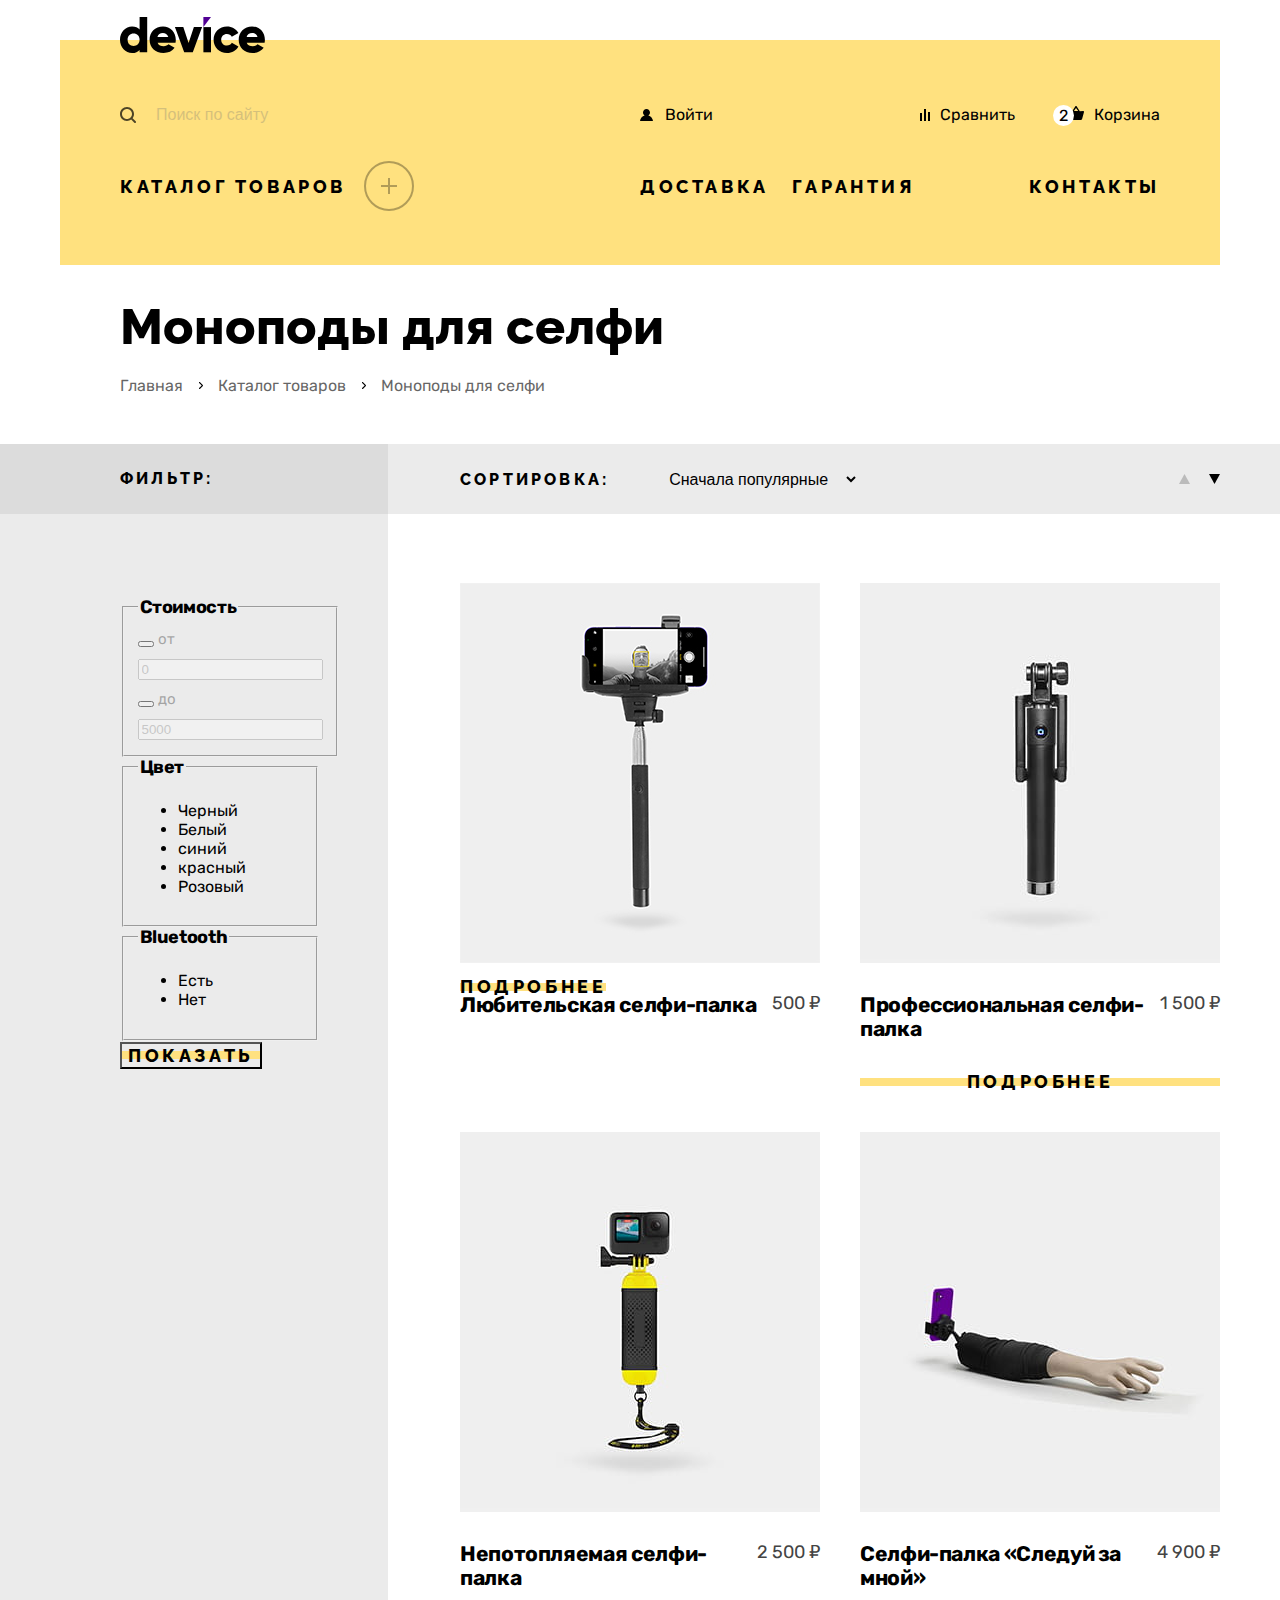
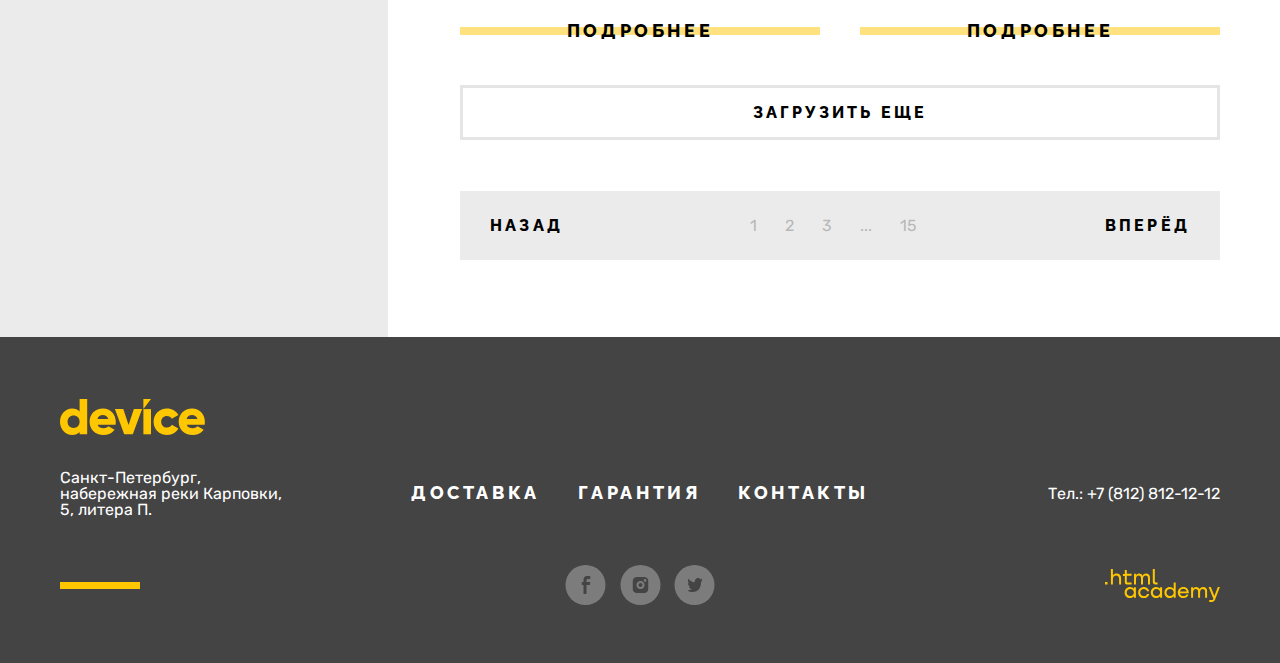
==== commit 82547d34: "Декоративные элементы на главной странице" ====
--- a/catalog.html
+++ b/catalog.html
@@ -10,28 +10,38 @@
       <a class="page-logo-link" href="index.html">
         <img class="logo" src="images/logo/device-header.svg" width="145" height="36" alt="Логотип Магазина «Девайс»">
       </a>
-      
+
       <nav class="navigation">
         <ul class="navigation-users">
           <li class="navigation-users-item">
             <form class="search-page" action="https://echo.htmlacademy.ru/" method="get">
-              <button type="submit">Поиск</button>
               <input class="search" type="search" placeholder="Поиск по сайту" name="search">
+              <button class="button-search" type="submit">Найти</button>
             </form>
           </li>
           <li class="navigation-users-item">
-            <a class="navigation-users-link" href="#">Войти</a>
+            <a class="navigation-users-link" href="#">
+              Войти
+            </a>
           </li>
           <li class="navigation-users-item">
-            <a class="navigation-users-link" href="#">Сравнить</a>
+            <a class="navigation-users-link" href="#">
+              Сравнить
+            </a>
           </li>
           <li class="navigation-users-item">
-            <a class="navigation-users-link" href="#">Корзина</a>
+            <a class="navigation-users-link" href="#">
+              <span class="cart">2</span>
+              Корзина
+            </a>
           </li>
         </ul>
         <ul class="navigation-list">
           <li class="navigation-list-item">
-            <a class="navigation-list-link" href="catalog.html">Каталог товаров</a>
+            <a class="catalog-link" href="catalog.html">
+              <span class="catalog-more"></span>
+              Каталог товаров
+            </a>
           </li>
           <li class="navigation-list-item">
             <a class="navigation-list-link" href="delivery.html">Доставка</a>
@@ -142,15 +152,15 @@
                   </li>
               </ul>
           </fieldset>
-          <button class="button filter-button" type="submit">Показать</button>
+          <button class="button filter-button" type="submit"><span class="button-rectangle">Показать</span></button>
           </form>
         </div>
-        
+
         <div class="page-column-right">
           <div class="column-right-sorting">
             <div class="sorting-container">
               <form class="sorting-type">
-                <label class="sorting-type-label" for="sorting">Сортировка</label>
+                <label class="sorting-type-label" for="sorting">Сортировка:</label>
                 <select class="select-control" id="sorting" name="sorting">
                   <option value="popular">Сначала популярные</option>
                   <option value="expensive">Сначала дорогие</option>
@@ -158,10 +168,10 @@
                 </select>
                 <button class="visually-hidden" type="submit">Отсортировать продукты</button>
               </form>
-              <a href="#" class="button button-light">
+              <a href="#" class="button-sort-up button-light">
                 <span class="visually-hidden">сортировка вверх</span>
               </a>
-              <a href="#" class="button">
+              <a href="#" class="button-sort-down">
                 <span class="visually-hidden">сортировка вниз</span>
               </a>
             </div>
@@ -171,43 +181,43 @@
             <ul class="product-card-list">
                 <li class="product-card-item">
                   <a class="product-card-image-link" href="#">
-                    <img class="product-card-image" src="images\catalog\product-1.jpg" alt="Любительская селфи-палка">
-                  </a>
-                  <a class="product-card-title-link">
+                    <img class="product-card-image" src="images/catalog/product-1.jpg" width="360" height="380" alt="Любительская селфи-палка">
+                    <span class="button button-more-product"><span class="button-rectangle">Подробнее</span></span>
+                  </a>
+                  <a class="product-card-title-link" href="#">
                     <h3 class="product-card-title">Любительская селфи-палка</h3>
                   </a>
                   <span class="product-card-text">500 ₽</span>
-                  <a href="#" class="button button-more-product">Подробнее</a>
                 </li>
                 <li class="product-card-item">
                   <a class="product-card-image-link" href="#">
-                    <img class="product-card-image" src="images\catalog\product-2.jpg" alt="Профессиональная селфи-палка">
-                  </a>
-                  <a class="product-card-title-link">
+                    <img class="product-card-image" src="images/catalog/product-2.jpg" alt="Профессиональная селфи-палка">
+                  </a>
+                  <a class="product-card-title-link" href="#">
                     <h3 class="product-card-title">Профессиональная селфи-палка</h3>
                   </a>
                   <span class="product-card-text">1 500 ₽</span>
-                  <a href="#" class="button button-more-product">Подробнее</a>
+                  <a href="#" class="button button-more-product"><span class="button-rectangle">Подробнее</span></a>
                 </li>
                 <li class="product-card-item">
                   <a class="product-card-image-link" href="#">
-                    <img class="product-card-image" src="images\catalog\product-3.jpg" alt="Непотопляемая селфи-палка">
-                  </a>
-                  <a class="product-card-title-link">
+                    <img class="product-card-image" src="images/catalog/product-3.jpg" alt="Непотопляемая селфи-палка">
+                  </a>
+                  <a class="product-card-title-link" href="#">
                     <h3 class="product-card-title">Непотопляемая селфи-палка</h3>
                   </a>
                   <span class="product-card-text">2 500 ₽</span>
-                  <a href="#" class="button button-more-product">Подробнее</a>
+                  <a href="#" class="button button-more-product"><span class="button-rectangle">Подробнее</span></a>
                 </li>
                 <li class="product-card-item">
                   <a class="product-card-image-link" href="#">
-                    <img class="product-card-image" src="images\catalog\product-4.jpg" alt="Селфи-палка «Следуй за мной»">
-                  </a>
-                  <a class="product-card-title-link">
+                    <img class="product-card-image" src="images/catalog/product-4.jpg" alt="Селфи-палка «Следуй за мной»">
+                  </a>
+                  <a class="product-card-title-link" href="#">
                     <h3 class="product-card-title">Селфи-палка «Следуй за мной»</h3>
                   </a>
                   <span class="product-card-text">4 900 ₽</span>
-                  <a href="#" class="button button-more-product">Подробнее</a>
+                  <a href="#" class="button button-more-product"><span class="button-rectangle">Подробнее</span></a>
                 </li>
             </ul>
             <button class="load-more" type="button">
@@ -215,7 +225,7 @@
             </button>
             <ul class="pagination-list">
               <li class="pagination-item">
-                <a class="pagination-link pagination-prev">
+                <a class="pagination-link pagination-prev" href="#">
                   <span class="pagination-title">Назад</span>
                 </a>
               </li>
@@ -247,8 +257,18 @@
 
     <footer class="page-footer">
       <div class="page-footer-container">
-        <img class="footer-adress-logo" src="images/logo/device-footer.svg" width="145" height="36" alt="Логотип Магазина Девайс">
-        
+        <a class="footer-logo-link" href="index.html">
+          <svg class="footer-logo-icon" aria-hidden="true" focusable="false" width="145" height="36" viewBox="0 0 145 36" fill="none" xmlns="http://www.w3.org/2000/svg">
+            <path d="M27.2 0V35.3H19.6V32.9C17.9 34.8 15.5 36 12.1 36C5.5 36 0 30.2 0 22.7C0 15.2 5.5 9.4 12.1 9.4C15.5 9.4 18 10.6 19.6 12.5V0H27.2ZM19.6 22.7C19.6 18.9 17.1 16.5 13.6 16.5C10.1 16.5 7.6 18.9 7.6 22.7C7.6 26.5 10.1 28.9 13.6 28.9C17.1 28.8 19.6 26.5 19.6 22.7Z" />
+            <path d="M43.7 29.1999C45.8 29.1999 47.5 28.3999 48.5 27.2999L54.6 30.7999C52.1 34.1999 48.4 35.9999 43.6 35.9999C35 35.9999 29.6 30.1999 29.6 22.6999C29.6 15.1999 35 9.3999 43 9.3999C50.4 9.3999 55.8 15.0999 55.8 22.6999C55.8 23.7999 55.7 24.7999 55.5 25.6999H37.6C38.6 28.2999 40.9 29.1999 43.7 29.1999ZM48.3 20.0999C47.5 17.1999 45.2 16.0999 42.9 16.0999C40 16.0999 38.1 17.4999 37.4 20.0999H48.3Z" />
+            <path d="M82.1 10.1001L72.8 35.3001H64.2L54.9 10.1001H63.3L68.6 26.1001L73.9 10.1001C73.9 10.1001 82.1 10.1001 82.1 10.1001Z" />
+            <path d="M83.4 10.1001H91V35.3001H83.4V10.1001Z" />
+            <path d="M93.6 22.6999C93.6 15.1999 99.3 9.3999 107 9.3999C111.9 9.3999 116.2 11.9999 118.4 15.8999L111.8 19.6999C110.9 17.8999 109.1 16.8999 106.9 16.8999C103.6 16.8999 101.2 19.2999 101.2 22.6999C101.2 26.1999 103.6 28.4999 106.9 28.4999C109.1 28.4999 111 27.3999 111.8 25.6999L118.4 29.4999C116.3 33.3999 112 35.9999 107 35.9999C99.3 35.9999 93.6 30.1999 93.6 22.6999Z" />
+            <path d="M132.8 29.1999C134.9 29.1999 136.6 28.3999 137.6 27.2999L143.7 30.7999C141.2 34.1999 137.5 35.9999 132.7 35.9999C124.1 35.9999 118.7 30.1999 118.7 22.6999C118.7 15.1999 124.2 9.3999 132.1 9.3999C139.5 9.3999 144.9 15.0999 144.9 22.6999C144.9 23.7999 144.8 24.7999 144.6 25.6999H126.7C127.7 28.2999 130 29.1999 132.8 29.1999ZM137.5 20.0999C136.7 17.1999 134.4 16.0999 132.1 16.0999C129.2 16.0999 127.3 17.4999 126.6 20.0999H137.5Z" />
+            <path d="M83.4 0V10.1L91 0H83.4Z" />
+          </svg>
+        </a>
+
         <div class="footer-container">
           <section class="adress">
             <h2 class="visually-hidden">Адрес</h2>
@@ -273,7 +293,7 @@
               </ul>
             </nav>
           </section>
-  
+
           <section class="footer-card">
             <h2 class="visually-hidden">Номер телефона</h2>
             <address class="footer-phone-address">
@@ -281,33 +301,40 @@
             </address>
           </section>
 
-          
+
         </div>
-        
+
         <section class="footer-social">
-          <h2 class="footer-social-title visually-hidden">Социальные сети</h2>
+          <h2 class="visually-hidden">Социальные сети</h2>
+          <span class="divider"></span>
           <ul class="footer-social-list">
             <li class="footer-social-item">
-              <a class="button social-button" href="https://www.facebook.com/htmlacademy">
-                <img class="social-logo" src="images/nav-social/facebook.svg" width="9" height="18" alt="наш Фейсбук">
+              <a class="social-link" href="https://www.facebook.com/htmlacademy">
+                <svg class="social-icon" aria-hidden="true" focusable="false" width="9" height="18" fill="none" xmlns="http://www.w3.org/2000/svg"><path d="M6.5 3H9V0H5.6C2.8 0 2 1.7 2 4.2V6H0v3h2v9h3V9h3.3l.6-3H5V4.5C5 3.7 5.3 3 6.5 3Z" /></svg>
                 <span class="visually-hidden">Фейсбук</span>
               </a>
             </li>
             <li class="footer-social-item">
-              <a class="button social-button" href="https://www.instagram.com/htmlacademy/">
-                <img class="social-logo" src="images/nav-social/inst.svg" width="16" height="16" alt="наш Инстаграмм">
+              <a class="social-link" href="https://www.instagram.com/htmlacademy/">
+                <svg class="social-icon" aria-hidden="true" focusable="false" width="16" height="16" viewBox="0 0 16 16" fill="none" xmlns="http://www.w3.org/2000/svg">
+                  <path d="M8 10C9.10457 10 10 9.10457 10 8C10 6.89543 9.10457 6 8 6C6.89543 6 6 6.89543 6 8C6 9.10457 6.89543 10 8 10Z" />
+                  <path d="M14.7 1.3C13.8 0.4 12.7 0 11.3 0H4.7C1.9 0 0 1.9 0 4.7V11.3C0 12.7 0.4 13.9 1.4 14.7C2.3 15.6 3.4 16 4.7 16H11.3C12.7 16 13.9 15.6 14.7 14.7C15.5 13.8 16 12.7 16 11.3V4.7C16 3.3 15.6 2.1 14.7 1.3ZM8 12.1C5.8 12.1 3.9 10.3 3.9 8C3.9 5.7 5.8 3.9 8 3.9C10.2 3.9 12.1 5.7 12.1 8C12.1 10.3 10.2 12.1 8 12.1ZM12.6 4.7C11.9 4.7 11.3 4.2 11.3 3.4C11.3 2.6 11.8 2.1 12.6 2.1C13.3 2.1 13.9 2.7 13.9 3.4C13.9 4.1 13.3 4.7 12.6 4.7Z" />
+                </svg>
                 <span class="visually-hidden">Инстаграм</span>
               </a>
             </li>
             <li class="footer-social-item">
-              <a class="button social-button" href="https://twitter.com/htmlacademy_ru">
-                <img class="social-logo" src="images/nav-social/twit.svg" width="15" height="15" alt="наш Твиттер">
+              <a class="social-link" href="https://twitter.com/htmlacademy_ru">
+                <svg class="social-icon" aria-hidden="true" focusable="false" width="15" height="14" fill="none" xmlns="http://www.w3.org/2000/svg"><path d="M9.7.1c1.5-.5 2.6.3 3.2 1.1.5-.2 1.1-.4 1.7-.6 0 .8-.5 1.4-.8 1.6.7.2 1.2-.4 1.2-.4-.1.9-.9 1.7-1.4 1.9-.2 6.3-2.8 10.4-8.9 10.3h-.4C4 14 .6 13.6 0 12.2c2 .2 3.4-.4 4.1-1.1-.8-.3-2.4-.4-2.6-2.8.3.2.5.3 1.1.2C1.5 7.7.3 7 .4 5c.3.3.9.5 1.2.4C1 5.2-.2 2.3.8.8c1.6 1.7 3.3 3.4 6.3 3.5.2-2.1 1-3.5 2.6-4.2Z" /></svg>
                 <span class="visually-hidden">Твиттер</span>
               </a>
             </li>
           </ul>
+          <a class="footer-html-link" href="https://htmlacademy.ru/">
+            <svg class="footer-html-icon" aria-hidden="true" focusable="false" width="115" height="33" fill="none" xmlns="http://www.w3.org/2000/svg"><path fill-rule="evenodd" clip-rule="evenodd" d="M0 12.9v2.6h2.5v-2.6H0ZM11.6 4.5c-1.6 0-2.8.7-3.6 1.7h-.1V0h-2v15.5h2v-5.3c0-2.1 1.3-3.6 3.3-3.6 1.8 0 2.9 1.4 2.9 3.2v5.7h2V9.4c.1-3-1.8-4.9-4.5-4.9ZM26.6 4.8h-4.8V1.1h-2v3.8h-1.9v2h1.9v6c0 1.7 1 2.7 2.7 2.7h4.1v-2h-3.7c-.7 0-1.1-.4-1.1-1.1V6.8h4.8v-2ZM41.1 4.6c-1.6 0-2.9.8-3.5 2.1h-.1c-.6-1.2-1.8-2.1-3.4-2.1-1.4 0-2.5.8-3.1 1.8h-.1V4.8H29v10.6h2V10c0-2 1-3.5 2.6-3.5 1.5 0 2.4 1 2.4 2.6v6.3h2V9.8c0-2.4 1.4-3.3 2.6-3.3 1.5 0 2.4 1 2.4 2.6v6.3h2V8.9c.1-2.5-1.4-4.3-3.9-4.3ZM47.8 12.7c0 1.7 1 2.7 2.8 2.7h2v-2h-1.7c-.7 0-1.1-.4-1.1-1.1V0h-2v12.7ZM28.9 19.7c-.9-1.1-2.2-1.8-3.9-1.8-3.1 0-5.4 2.3-5.4 5.6s2.3 5.6 5.4 5.6c1.8 0 3-.8 3.8-1.9h.1v1.6h2V18.2h-2v1.5Zm-3.6 7.4c-2.2 0-3.6-1.6-3.6-3.6s1.4-3.6 3.6-3.6 3.6 1.6 3.6 3.6c0 1.9-1.4 3.6-3.6 3.6ZM44.2 22c-.5-2.4-2.6-4.1-5.4-4.1a5.4 5.4 0 0 0-5.6 5.6c0 3.1 2.2 5.6 5.6 5.6 2.8 0 4.9-1.8 5.4-4.2h-2.1a3.4 3.4 0 0 1-3.3 2.3c-2.2 0-3.6-1.6-3.6-3.6s1.4-3.6 3.6-3.6c1.6 0 2.8 1 3.3 2.2h2.1V22ZM55.1 19.7c-.9-1.1-2.2-1.8-3.9-1.8-3.1 0-5.4 2.3-5.4 5.6s2.3 5.6 5.4 5.6c1.8 0 3-.8 3.8-1.9h.1v1.6h2V18.2h-2v1.5Zm-3.6 7.4c-2.2 0-3.6-1.6-3.6-3.6s1.4-3.6 3.6-3.6 3.6 1.6 3.6 3.6c0 1.9-1.5 3.6-3.6 3.6ZM68.7 19.8c-.9-1.1-2.2-1.9-3.9-1.9-3.1 0-5.4 2.3-5.4 5.6s2.2 5.6 5.4 5.6c1.7 0 3-.8 3.8-1.8h.1v1.5h2V13.4h-2v6.4Zm-3.6 7.3c-2.2 0-3.6-1.6-3.6-3.6s1.4-3.6 3.6-3.6 3.6 1.6 3.6 3.6c-.1 2-1.5 3.6-3.6 3.6ZM78.3 17.9c-3.3 0-5.5 2.5-5.5 5.6 0 3 2.1 5.6 5.5 5.6 2.5 0 4.5-1.3 5.2-3.6h-2.1c-.5 1-1.6 1.6-3 1.6-1.9 0-3.3-1.3-3.4-2.9h8.8c.2-3.6-2-6.3-5.5-6.3Zm0 1.9c1.7 0 3 1 3.3 2.6h-6.5c.3-1.5 1.5-2.6 3.2-2.6ZM98.2 17.9c-1.6 0-2.9.8-3.6 2h-.1c-.6-1.2-1.8-2-3.4-2-1.4 0-2.5.7-3.1 1.8v-1.5h-1.9v10.6h2v-5.4c0-2 1-3.4 2.6-3.5 1.5 0 2.4 1 2.4 2.6v6.3h2v-5.6c0-2.4 1.4-3.3 2.6-3.3 1.5 0 2.4 1 2.4 2.6v6.3h2v-6.5c.1-2.6-1.4-4.4-3.9-4.4ZM109.4 27l-3.6-8.9h-2.2l4.8 11.6c-.3.9-.7 1.2-1.7 1.2h-2.5v2h2.5c1.8 0 2.8-.8 3.5-2.6l4.7-12.2h-2.1l-3.4 8.9Z" /></svg>
+          </a>
         </section>
       </div>
     </footer>
   </body>
-</html>+</html>
--- a/styles/styles.css
+++ b/styles/styles.css
@@ -43,15 +43,63 @@
     background-color: #FFFFFF;
 }
 .button {
+    position: relative;
+    display: inline-block;
+    box-sizing: border-box;
     font-family: raleway, sans-serif;
     font-size: 18px;
     line-height: 21px;
     text-align: center;
     letter-spacing: 0.2em;
     color: #000000;
-    background-color: #FFE17F;
+    background-color: transparent;
     text-decoration: none;
     text-transform: uppercase;
+    cursor: pointer;
+}
+.button::before {
+    position: absolute;
+    content: "";
+    top: 50%;
+    left: 0;
+    width: 100%;
+    height: 8px;
+    transform: translateY(-50%);
+    background-color: #FFE17F;
+}
+.button:hover::before {
+    position: absolute;
+    content: "";
+    top: 50%;
+    left: 0;
+    width: 100%;
+    height: 50px;
+    transform: translateY(-50%);
+    background-color: #FFE17F;
+}
+.button:focus {
+    outline: none;
+}
+.button:focus::before {
+    position: absolute;
+    content: "";
+    top: 50%;
+    left: 0;
+    width: 100%;
+    height: 8px;
+    transform: translateY(-50%);
+    background-color: #AF4FFF;
+}
+.button:active::before {
+    position: absolute;
+    content: "";
+    top: 50%;
+    left: 0;
+    width: 100%;
+    height: 50px;
+    transform: translateY(-50%);
+    opacity: 0.3;
+    background-color: #FFE17F;
 }
 .visually-hidden {
     position: absolute;
@@ -89,63 +137,205 @@
     margin: 0;
     margin-bottom: 29px;
     padding: 0;
+    font-size: 16px;
     list-style-type: none;
+}
+.search-page {
+    background-image: url(../images/nav-header/search.svg);
+    background-repeat: no-repeat;
+    background-size: 16px 16px;
+    background-position: center left;
 }
 .search {
     font-size: 16px;
     line-height: 19px;
-    opacity: 0.3;
+    padding: 8px 0;
+    padding-left: 36px;
+    padding-right: 87px;
+    opacity: 0.3;
+    border: none;
     background-color: #FFE17F;
+}
+.button-search {
+    display: none;
+    font-size: 16px;
+    line-height: 19px;
+    padding: 8px 54px;
+    margin: 0;
+    background-color: inherit;
 }
 .navigation-users-item:nth-child(1) {
     width: 50%;
 }
 .navigation-users-item:nth-child(2) {
     margin-right: auto;
-    padding-left: 25px;
 }
 .navigation-users-item:nth-child(3) {
-    margin-right: 14px;
-    padding: 0 25px;
-}
-.navigation-users-item:nth-child(4) {
-    padding-left: 35px;
+    margin-right: 38px;
 }
 .navigation-users-link {
+    position: relative;
     display: block;
     line-height: 19px;
     text-align: left;
     color: inherit;
     text-decoration: none;
 }
+.navigation-users-item:nth-child(2) .navigation-users-link {
+    padding-left: 25px;
+    background-image: url(../images/nav-header/user.svg);
+    background-repeat: no-repeat;
+    background-size: 13px 12px;
+    background-position: center left;
+}
+.navigation-users-item:nth-child(3) .navigation-users-link {
+    padding-left: 20px;
+    background-image: url(../images/nav-header/compare.svg);
+    background-repeat: no-repeat;
+    background-size: 10px 12px;
+    background-position: center left;
+}
+.navigation-users-item:nth-child(4) .navigation-users-link {
+    position: relative;
+    padding-left: 41px;
+    background-image: url(../images/nav-header/cart.svg);
+    background-repeat: no-repeat;
+    background-size: 16px 14px;
+    background-position: bottom 4px left 15px;
+}
+.navigation-users-link:hover {
+    opacity: 0.6;
+}
+.navigation-users-link:focus {
+    outline: none;
+}
+.navigation-users-link:focus::after {
+    content: "";
+    width: calc(100% + 44px);
+    height: calc(100% + 20px);
+    border: 2px solid #AF4FFF;
+    border-radius: 20px;
+    position: absolute;
+    left: 50%;
+    top: 50%;
+    transform: translateX(-50%) translateY(-50%);
+}
+.navigation-users-link:active {
+    opacity: 0.3;
+}
+.cart {
+    position: absolute;
+    content: "";
+    left: 0;
+    display: flex;
+    justify-content: center;
+    align-items: center;
+    width: 21px;
+    height: 21px;
+    border-radius: 10.5px;
+    background-color: #fff;
+}
 .navigation-list {
     display: flex;
     justify-content: space-between;
     flex-wrap: wrap;
     width: 100%;
     margin: 0;
-    padding: 0;
+    padding: 15px 0;
+    font-family: raleway, sans-serif;
+    font-weight: 800;
+    line-height: 21px;
+    letter-spacing: 0.2em;
     list-style-type: none;
 }
-.navigation-list-item:nth-child(1) {
-    width: 50%;
-}
-.navigation-list-item:last-child {
-    margin-left: auto;
-}
-.navigation-list-item:nth-child(3) {
-    margin-left: 19px;
-}
 .navigation-list-link {
-    display: block;
-    font-family: raleway, sans-serif;
-    line-height: 21px;
-    font-weight: 800;
+    position: relative;
     text-align: left;
     color: inherit;
     text-decoration: none;
     text-transform: uppercase;
 }
+.navigation-list-item:nth-child(1) {
+    width: 50%;
+}
+.navigation-list-item:last-child {
+    margin-left: auto;
+}
+.navigation-list-item:nth-child(3) {
+    margin-left: 23px;
+}
+.navigation-list-link:hover {
+    border-bottom: 2px solid #000000;
+}
+.navigation-list-link:focus {
+    outline: none;
+}
+.navigation-list-link:focus::after {
+    content: "";
+    width: calc(100% + 37px);
+    height: calc(100% + 28px);
+    border: 2px solid #AF4FFF;
+    border-radius: 25px;
+    position: absolute;
+    left: -22px;
+    top: 50%;
+    transform: translateY(-50%);
+}
+.navigation-list-link:active {
+    border-bottom: 2px solid #000000;
+    opacity: 0.3;
+}
+.catalog-link {
+    position: relative;
+    padding-top: 15px;
+    padding-bottom: 15px;
+    padding-right: 68px;
+    box-sizing: border-box;
+    text-align: left;
+    color: inherit;
+    text-decoration: none;
+    text-transform: uppercase;
+}
+.catalog-more {
+    position: absolute;
+    content: "";
+    top: 0;
+    right: 0;
+    width: 46px;
+    height: 46px;
+    border-radius: 50%;
+    border: 2px solid rgb(0, 0, 0);
+    background-image: url(../images/icons/plus.svg);
+    background-size: 16px 16px;
+    background-repeat: no-repeat;
+    background-position: center center;
+    opacity: 0.3;
+}
+.catalog-link:hover .catalog-more {
+    background-image: url(../images/icons/minus.svg);
+    opacity: 1;   
+}
+.catalog-link:focus {
+    outline: none;
+}
+.catalog-link:focus::after {
+    content: "";
+    width: calc(100% - 34px);
+    height: 100%;
+    border: 2px solid #AF4FFF;
+    border-radius: 25px;
+    position: absolute;
+    left: -20px;
+    top: 50%;
+    transform: translateY(-50%);
+}
+.catalog-link:active {
+    opacity: 0.3;   
+}
+.catalog-link:active .catalog-more {
+    background-image: url(../images/icons/minus.svg);
+    opacity: 0.3;   
+}
 .main-container {
     flex-grow: 1;
 }
@@ -158,12 +348,14 @@
     margin: 0 auto;
 }
 .slider {
+    position: relative;
     display: flex;
     flex-wrap: wrap;
     justify-content: space-between;
     width: 1160px;
     margin: 0;
     margin-top: -150px;
+    margin-bottom: 70px;
     padding: 0;
 }
 .slider-item {
@@ -172,21 +364,36 @@
 }
 .slider-container {
     margin-top: 121px;
-}
-.slider-display-none {
-    display: none;
 }
 .slider-image {
     display: block;
     margin-right: 40px;
 }
 .slider-subtitle {
+    position: relative;
     font-family: raleway, sans-serif;
     font-size: 50px;
     line-height: 50px;
     width: 560px;
     margin: 0;
     margin-bottom: 19px;
+    z-index: 1;
+}
+.slider-number {
+    position: absolute;
+    content: "";
+    top: 0;
+    right: 0;
+    margin-right: 50px;
+    transform: translateY(55%);
+    font-family: rubik, sans-serif;
+    font-weight: 800;
+    font-size: 180px;
+    line-height: 30px;
+    align-items: center;
+    text-align: right;
+    height: 135px;
+    color: white;
 }
 .slider-discription {
     width: 560px;
@@ -201,6 +408,10 @@
     height: 20px;
     margin-bottom: 70px;
 }
+.button-rectangle {
+    position: relative;
+    z-index: 1;
+}
 .slider-parameters {
     display: grid;
     grid-template-columns: repeat(3, 1fr);
@@ -219,10 +430,121 @@
     line-height: 30px;
     color: #000000;
 }
+.slider-button {
+    position: relative;
+    width: 20px;
+    height: 60px;
+    padding: 0;
+    border: none;
+    cursor: pointer;
+    background-color: inherit;
+}
+.slider-next {
+    position: absolute;
+    top: 50%;
+    right: 50%;
+    margin-right: 40px;
+}
+.slider-next:hover {
+    opacity: 0.6;
+}
+.slider-next:focus {
+    outline: none;
+}
+.slider-next:focus::before {
+    content: "";
+    width: 100%;
+    height: 100%;
+    border: 2px solid #AF4FFF;
+    border-radius: 6px;
+    position: absolute;
+    padding: 10px;
+    left: -10px;
+    top: 50%;
+    transform: translateY(-50%);
+}
+.slider-next:active {
+    opacity: 0.3;
+}
+.slider-prev {
+    position: absolute;
+    top: 50%;
+    left: 0;
+}
+.slider-prev:hover {
+    opacity: 0.6;
+}
+.slider-prev:focus {
+    outline: none;
+}
+.slider-prev:focus::before {
+    content: "";
+    width: 100%;
+    height: 100%;
+    border: 2px solid #AF4FFF;
+    border-radius: 6px;
+    position: absolute;
+    padding: 10px;
+    left: -10px;
+    top: 50%;
+    transform: translateY(-50%);
+}
+.slider-prev:active {
+    opacity: 0.3;
+}
 .slider-pagination {
+    position: absolute;
+    display: flex;
     margin: 0;
     padding: 0;
     list-style-type: none;
+    top: 50%;
+    right: 0;
+    margin-top: 60px;
+    margin-right: 60px;
+}
+.slider-pagination-item {
+    width: 12px;
+    height: 12px;
+}
+.slider-pagination-item:not(:last-of-type) {
+    margin-right: 22px;
+}
+.slider-pagination-button {
+    position: relative;
+    width: 12px;
+    height: 12px;
+    border-radius: 6px;
+    padding: 0;
+    border: 2px solid #000000;
+    cursor: pointer;
+    background-color: #FFFFFF;
+}
+.slider-pagination-button:hover {
+    opacity: 0.6;
+}
+.slider-pagination-button:focus::before {
+    content: "";
+    width: 100%;
+    height: 100%;
+    border: 2px solid #AF4FFF;
+    border-radius: 50%;
+    position: absolute;
+    left: -2px;
+    top: 50%;
+    transform: translateY(-50%);
+}
+.slider-pagination-button:active {
+    opacity: 0.3;
+}
+.slider-pagination-button-current {
+    width: 12px;
+    height: 12px;
+    border-radius: 6px;
+    padding: 0;
+    border: 2px solid #000000;
+    cursor: pointer;
+    background-color: black;
 }
 .product {
     margin-bottom: 169px;
@@ -246,7 +568,37 @@
     color: #000000;
     text-decoration: none;
 }
+.product-link:hover .product-bg {
+    background-color: #FFC700;
+}
+.product-link:focus .product-bg {
+    outline: none;
+}
+.product-link:focus .product-bg::before {
+    content: "";
+    width: 100%;
+    height: 100%;
+    border: 5px solid #AF4FFF;
+    position: absolute;
+    left: -5px;
+    top: 50%;
+    transform: translateY(-50%);
+}
+.product-link:focus {
+    outline: none;
+    color: #AF4FFF;
+}
+.product-link:active .product-bg {
+    background-color: #FFC700;
+}
+.product-link:active .product-image {
+    opacity: 0.3;
+}
+.product-link:active {
+    opacity: 0.3;
+}
 .product-bg {
+    position: relative;
     display: flex;
     width: 160px;
     height: 160px;
@@ -267,10 +619,20 @@
     margin: 0 auto;
 }
 .slider-service-list {
+    position: relative;
     margin: 0;
     margin-top: -20px;
     padding: 0;
     list-style-type: none;
+}
+.slider-service-list::before {
+    position: absolute;
+    content: "";
+    border: 3.5px solid black;
+    background-color: black;
+    padding-top: 312px;
+    right: 0;
+    bottom: -80px;
 }
 .service-item {
     display: flex;
@@ -293,10 +655,18 @@
     color: #444444;
 }
 .button-service-current {
+    font-family: raleway, sans-serif;
+    font-size: 18px;
+    line-height: 21px;
+    text-align: center;
+    letter-spacing: 0.2em;
+    text-transform: uppercase;
     width: 280px;
     text-align: start;
     padding-left: 18px;
+    cursor: pointer;
     color: #FFE17F;
+    border: none;
     background-color: #000000;
 }
 .button-service {
@@ -305,6 +675,16 @@
     padding: 0;
     border: none;
 }
+.button-service:hover::before {
+    position: absolute;
+    content: "";
+    top: 50%;
+    left: 0;
+    width: 100%;
+    height: 50px;
+    transform: translateY(-50%);
+    background-color: #FFC700;
+}
 .slider-service-item {
     line-height: 21px;
 }
@@ -312,36 +692,93 @@
     margin-bottom: 45px;
 }
 .delivery {
-    display: flex;
-    justify-content: center;
+    background-color: #F0F0F0;
+}
+.delivery-link {
+    position: relative;
+    display: flex;
+    justify-content: space-between;
     align-items: center;
-    width: 1160px;
-    margin-bottom: 97px;
-    padding: 0;
-    padding: 38px 0;
-    background-color: #F0F0F0;
-}
-.delivery-discription {
-    margin: 0;
     font-family: raleway, sans-serif;
     font-size: 20px;
-    line-height: 23px;
+    line-height: 20px;
     text-align: center;
+    text-decoration: none;
     text-transform: uppercase;
     color: #000000;
 }
+.delivery-link:hover .info-icon-bg {
+    opacity: 1;
+    background-color: rgba(220, 220, 220, 1);
+}
+.delivery-link:hover .car-icon-bg {
+    background-color: #FFC700;
+}
+.delivery-link:focus {
+    outline: none;
+}
+.delivery-link:focus::before {
+    content: "";
+    width: calc(100% - 5px);
+    height: calc(100% - 5px);
+    border: 5px solid #AF4FFF;
+    position: absolute;
+    top: 50%;
+    transform: translateY(-50%);
+}
+.delivery-link:active .info-icon-bg {
+    opacity: 0.3;
+    background-color: rgba(220, 220, 220, 1);
+}
+.delivery-link:active .car-icon-bg {
+    opacity: 0.3;
+    background-color: #FFC700;
+}
+.delivery-link:active .delivery-discription {
+    opacity: 0.3;
+}
+.car-icon-bg {
+    width: 150px;
+    height: 100px;
+    background-image: url(../images/delivery/car.svg);
+    background-repeat: no-repeat;
+    background-position: center center;
+    background-color: #FFE17F;
+}
+.info-icon-bg {
+    margin-right: 33px;
+    width: 40px;
+    height: 40px;
+    border-radius: 20px;
+    background-image: url(../images/delivery/info3.svg);
+    background-repeat: no-repeat;
+    background-position: center center;
+    opacity: 0.5;
+    background-color: rgba(220, 220, 220, 0.5);
+}
 .index-columns {
     display: flex;
     justify-content: space-between;
     width: 1160px;
     margin: 0;
+    margin-top: 97px;
     padding: 0;
     padding-bottom: 87px;
 }
 .about {
+    position: relative;
     width: 560px;
     margin: 0;
     padding: 0;
+}
+.about::before {
+    position: absolute;
+    content: "";
+    border: 3.5px solid black;
+    background-color: black;
+    top: 0;
+    left: 0;
+    padding-right: 73px;
 }
 .about-title,.contacts-title {
     font-family: raleway, sans-serif;
@@ -382,11 +819,21 @@
     width: 260px;
 }
 .contacts {
+    position: relative;
     width: 560px;
     margin: 0;
     padding: 0;
     line-height: 30px;
     color: #444444;
+}
+.contacts::before {
+    position: absolute;
+    content: "";
+    border: 3.5px solid black;
+    background-color: black;
+    top: 0;
+    left: 0;
+    padding-right: 73px;
 }
 .contacts-discription {
     margin: 0;
@@ -428,6 +875,7 @@
     display: flex;
     width: 1160px;
     flex-wrap: wrap;
+    align-items: center;
     margin: 0 auto;
     padding: 75px 0 131px;
     justify-content: space-between;
@@ -458,27 +906,62 @@
 }
 .newsletter-email {
     width: 50%;
+    margin: 0;
     line-height: 30px;
     color: #444444;
+    border-bottom: 3px solid rgba(0, 0, 0, 0.1);
+}
+.field {
+    width: 100%;
+    font-size: 18px;
+    line-height: 30px;
+    padding: 9.5px 0;
+    padding-top: 12.5px;
     opacity: 0.5;
-}
-.field {
-    width: 100%;
-    line-height: 30px;
-    padding: 0;
+    border: none;
     background-color: inherit;
 }
 .newsletter-free {
     width: 129px;
     margin: 0;
     padding-left: 37px;
+    background-image: url(../images/icons/tick.svg);
+    background-repeat: no-repeat;
+    background-size: 14px 14px;
+    background-position: center left;
 }
 .newsletter-button {
+    position: relative;
+    font-family: raleway, sans-serif;
+    font-size: 18px;
+    line-height: 21px;
+    text-align: center;
+    letter-spacing: 0.2em;
     width: 260px;
     height: 55px;
     margin-right: auto;
     padding: 0;
+    border: 3px solid rgba(0, 0, 0, 0.1);
+    cursor: pointer;
     background-color: inherit;
+}
+.newsletter-button:hover {
+    color: white;
+    background-color: black;
+}
+.newsletter-button:focus::before {
+    content: "";
+    width: 100%;
+    height: 100%;
+    border: 3px solid #AF4FFF;
+    position: absolute;
+    left: -4px;
+    top: 50%;
+    transform: translateY(-50%);
+}
+.newsletter-button:active {
+    color: rgba(220, 220, 220, 0.3);
+    background-color: black;
 }
 .page-footer {
     width: 100%;
@@ -493,13 +976,47 @@
     margin: 0 auto;
     padding: 62px 0 61px;
 }
-.footer-adress-logo {
+.footer-logo-link {
+    position: relative;
+    display: block;
+    width: 145px;
+    height: 36px;
     margin-bottom: 35px;
 }
+.footer-logo-icon {
+    position: absolute;
+    fill: #FFC700;
+}
+.footer-logo-link:hover .footer-logo-icon {
+    fill: #FFFFFF;
+}
+.footer-logo-link:focus .footer-logo-icon {
+    outline: none;
+}
+.footer-logo-link:focus::before {
+    content: "";
+    width: 100%;
+    height: 100%;
+    border: 2px solid #AF4FFF;
+    border-radius: 10px;
+    position: absolute;
+    padding: 10px;
+    left: -10px;
+    top: 50%;
+    transform: translateY(-50%);;
+}
+.footer-logo-link:active .footer-logo-icon {
+    opacity: 0.3;
+}
+.footer-logo-link:focus {
+    outline: none;
+}
 .footer-container {
+    position: relative;
     display: flex;
     margin-bottom: 50px;
     justify-content: space-between;
+    align-items: center;
     flex-wrap: wrap;
 }
 .footer-adress-text {
@@ -524,6 +1041,7 @@
     padding-right: 7px;
 }
 .footer-service-link {
+    position: relative;
     font-family: raleway, sans-serif;
     font-size: 18px;
     line-height: 21px;
@@ -533,16 +1051,70 @@
     text-decoration: none;
     text-transform: uppercase;
 }
+.footer-service-link:hover {
+    border-bottom: 2px solid #FFC700;
+    color: #FFC700;
+}
+.footer-service-link:focus {
+    outline: none;
+}
+.footer-service-link:focus::before {
+    content: "";
+    width: 100%;
+    height: 100%;
+    border: 3px solid #AF4FFF;
+    border-radius: 25px;
+    position: absolute;
+    padding: 14px 20px 15px;
+    left: -24px;
+    top: 50%;
+    transform: translateY(-50%);
+}
+.footer-service-link:active {
+    border-bottom: 2px solid #FFC700;
+    color: #FFC700;
+    opacity: 0.3;
+}
 .footer-phone-address-number {
+    position: relative;
     font-style: normal;
     line-height: 30px;
     text-align: right;
     color: #FFFFFF;
     text-decoration: none;
 }
+.footer-phone-address-number:hover {
+    color: #FFC700;
+}
+.footer-phone-address-number:focus {
+    outline: none;
+}
+.footer-phone-address-number:focus::before {
+    content: "";
+    width: 100%;
+    height: 100%;
+    border: 3px solid #AF4FFF;
+    border-radius: 25px;
+    position: absolute;
+    padding: 14px 20px 15px;
+    left: -24px;
+    top: 50%;
+    transform: translateY(-50%);
+}
+.footer-phone-address-number:active {
+    color: #FFC700;
+    opacity: 0.3;
+}
 .footer-social {
-    display: flex;
-    justify-content: center;
+    position: relative;
+    display: flex;
+    justify-content: space-between;
+    align-items: center;
+}
+.divider {
+    width: 80px;
+    height: 7px;
+    background-color: #FFC700;
 }
 .footer-social-list {
     display: flex;
@@ -551,22 +1123,108 @@
     margin: 0;
     padding: 0;
     list-style-type: none;
+    position: absolute;
+    left: 50%;
+    top: 50%;
+    transform: translateX(-50%) translateY(-50%)
 }
 .footer-social-item {
-    padding: 13px;
-    margin-right: 15px;
-}
-.footer-social-item:nth-child(3) {
-    margin-right: 0;
-}
-.social-button {
-    display: flex;
-    justify-content: center;
-    align-items: center;
     width: 40px;
     height: 40px;
-    border-radius: 20px;
-    background-color: rgba(255, 255, 255, 0.3);
+    border-radius: 50%;
+    position: relative;
+}
+.footer-nav {
+    position: absolute;
+    left: 50%;
+    top: 50%;
+    transform: translateX(-50%) translateY(-50%);
+}
+.social-link {
+    position: relative;
+    display: block;
+    width: 100%;
+    height: 100%;
+    border-radius: 50%;
+    background-color: #fff;
+    opacity: 0.3;
+}
+.social-icon {
+    position: absolute;
+    top: 0;
+    right: 0;
+    bottom: 0;
+    left: 0;
+    margin: auto;
+    fill:#444444
+}
+.social-link:hover {
+    background-color: #FFC700;
+    opacity: 1;
+}
+.social-link:focus {
+    background-color: transparent;
+    opacity: 1;
+}
+.social-link:focus::before {
+    content: "";
+    width: 100%;
+    height: 100%;
+    border: 5px solid #AF4FFF;
+    border-radius: 25px;
+    position: absolute;
+    padding: 0;
+    left: -5px;
+    top: 50%;
+    transform: translateY(-50%);
+}
+.social-link:active {
+    background-color: #FFC700;
+    opacity: 1;
+}
+.social-link:focus .social-icon {
+    fill: #fff;
+}
+.social-link:active .social-icon {
+    opacity: 0.3;
+}
+.footer-html-link {
+    position: relative;
+    width: 115px;
+    height: 34px;
+}
+.footer-html-icon {
+    position: absolute;
+    top: 0;
+    right: 0;
+    bottom: 0;
+    left: 0;
+    margin: auto;
+    fill:#FFC700;
+}
+.footer-html-link:hover .footer-html-icon {
+    fill: #FFFFFF;
+}
+.footer-html-link:focus .footer-html-icon {
+    outline: none;
+}
+.footer-html-link:focus::before {
+    content: "";
+    width: 100%;
+    height: 100%;
+    border: 2px solid #AF4FFF;
+    border-radius: 10px;
+    position: absolute;
+    padding: 10px;
+    left: -10px;
+    top: 50%;
+    transform: translateY(-50%);;
+}
+.footer-html-link:active .footer-html-icon {
+    opacity: 0.3;
+}
+.footer-html-link:focus {
+    outline: none;
 }
 .catalog-header {
     padding-bottom: 53px;
@@ -593,18 +1251,48 @@
     width: 425px;
     line-height: 19px;
     font-size: 16px;
-    opacity: 0.6;
     justify-content: space-between;
     margin: 0;
     padding: 0;
     list-style-type: none;
 }
+.breadcrumps-item:not(:last-child) {
+    padding-right: 20px;
+    background-image: url(../images/icons/Vector.svg);
+    background-repeat: no-repeat;
+    background-size: 4px 7px;
+    background-position: center right;
+}
 .breadcrumps-link {
+    position: relative;
     font-size: 16px;
     line-height: 19px;
     font-style: normal;
     color: #000000;
     text-decoration: none;
+    opacity: 0.6;
+}
+.breadcrumps-link:hover {
+    opacity: 1;
+}
+.breadcrumps-link:focus {
+    outline: none;
+    opacity: 1;
+    color: rgba(0, 0, 0, 0.6);
+}
+.breadcrumps-link:focus::before {
+    content: "";
+    width: 100%;
+    height: 100%;
+    border: 5px solid rgba(175, 79, 255, 1);
+    position: absolute;
+    padding: 5px 8px;
+    left: -13px;
+    top: 50%;
+    transform: translateY(-50%);
+}
+.breadcrumps-link:active {
+    opacity: 0.3;
 }
 .catalog-products {
     width: 100%;
@@ -682,6 +1370,7 @@
 }
 .sorting-type-label {
     width: 236px;
+    margin-right: 52px;
     font-family: raleway, sans-serif;
     font-size: 16px;
     line-height: 19px;
@@ -689,19 +1378,83 @@
     text-transform: uppercase;
 }
 .select-control {
-    width: 189px;
+    position: relative;
+    padding-right: 15px;
     font-size: 16px;
     line-height: 19px;
     border-style: none;
     background-color: inherit;
 }
+.select-control:hover {
+    opacity: 0.6;
+}
+.select-control:focus {
+    outline: none;
+}
+.select-control:focus::before {
+    content: "";
+    width: 100%;
+    height: 100%;
+    border: 5px solid rgba(175, 79, 255, 1);
+    border-radius: 6px;
+    position: absolute;
+    padding: 5px 8px;
+    left: -13px;
+    top: 50%;
+    transform: translateY(-50%);
+}
+.select-control:active {
+    opacity: 0.3;
+}
 .sorting-container .button {
     display: block;
     width: 11px;
     height: 10px;
 }
+.button-sort-up {
+    width: 11px;
+    height: 10px;
+    margin-right: 19px;
+    background-image: url(../images/icons/sort-up.svg);
+    background-size: 11px 10px;
+    background-repeat: no-repeat;
+}
+.button-sort-down {
+    position: relative;
+    width: 11px;
+    height: 10px;
+    background-image: url(../images/icons/sort-down.svg);
+    background-size: 11px 10px;
+    background-repeat: no-repeat;
+}
+.button-sort-down:hover {
+    opacity: 0.5;
+}
+.button-sort-down:focus {
+    outline: none;
+}
+.button-sort-down:focus::before {
+    content: "";
+    width: 100%;
+    height: 100%;
+    border: 5px solid rgba(175, 79, 255, 1);
+    padding: 5px;
+    position: absolute;
+    left: -10px;
+    top: 50%;
+    transform: translateY(-50%);
+}
+.button-sort-down:active {
+    opacity: 0.2;
+}
 .button-light {
-    margin-right: 19px;
+    opacity: 0.2;
+}
+.button-light:hover {
+    opacity: 0.5;
+}
+.button-light:active {
+    opacity: 1;
 }
 .product-card {
     width: 760px;
@@ -748,6 +1501,7 @@
     grid-column: 1 / -1;
 }
 .load-more {
+    position: relative;
     width: 760px;
     height: 55px;
     margin-bottom: 51px;
@@ -759,13 +1513,34 @@
     text-align: center;
     letter-spacing: 0.2em;
     text-transform: uppercase;
+    cursor: pointer;
+    border: 3px solid rgba(0, 0, 0, 0.1);
     background-color: #FFFFFF;
 }
+.load-more:hover {
+    border: 3px solid rgb(0, 0, 0);
+}
+.load-more:focus {
+    outline: none;
+}
+.load-more:focus::before {
+    content: "";
+    width: 100%;
+    height: 100%;
+    border: 5px solid #AF4FFF;
+    position: absolute;
+    top: 50%;
+    left: -5px;
+    transform: translateY(-50%);
+}
+.load-more:active {
+    opacity: 0.3;
+}
 .pagination-list {
     display: flex;
-    height: 55px;
+    line-height: 19px;
     margin: 0 auto 77px;
-    padding: 0 30px;
+    padding: 0;
     justify-content: space-between;
     align-items: center;
     list-style-type: none;
@@ -777,7 +1552,11 @@
 .pagination-item:nth-child(6) {
     margin-right: auto;
 }
+.pagination-item:not(:first-child):not(:last-child):not(:nth-last-child(2)) {
+    margin-right: 28px;
+}
 .pagination-link {
+    position: relative;
     font-size: 16px;
     line-height: 19px;
     text-align: center;
@@ -785,11 +1564,72 @@
     opacity: 0.3;
     text-decoration: none;
 }
+.pagination-link:hover {
+    opacity: 1;
+}
+.pagination-link:focus {
+    outline: none;
+    opacity: 1;
+    color: rgba(0, 0, 0, 0.3);
+}
+.pagination-link:focus::before {
+    content: "";
+    width: 100%;
+    height: 100%;
+    border: 5px solid rgba(175, 79, 255, 1);
+    position: absolute;
+    top: 50%;
+    left: -5px;
+    transform: translateY(-50%);
+}
+.pagination-link:active {
+    opacity: 0.1;
+}
 .pagination-prev {
+    position: relative;
     font-family: raleway, sans-serif;
     font-size: 16px;
     line-height: 19px;
     display: flex;
+    padding: 25px 30px;
+    align-items: center;
+    text-align: right;
+    letter-spacing: 0.2em;
+    text-transform: uppercase;
+    color: #000000;
+    background-color: inherit;
+    opacity: 1;
+}
+.pagination-prev:hover {
+    background-color:#DCDCDC ;
+}
+.pagination-prev:focus {
+    outline: none;
+    opacity: 1;
+    color: rgba(0, 0, 0, 1);
+}
+.pagination-prev:focus::before {
+    content: "";
+    width: 100%;
+    height: 100%;
+    border: 5px solid #AF4FFF;
+    position: absolute;
+    top: 50%;
+    left: -5px;
+    transform: translateY(-50%);
+}
+.pagination-prev:active {
+    color: rgba(0, 0, 0, 0.3);
+    background-color: rgba(220, 220, 220, 1) ;
+    opacity: 1;
+}
+.pagination-next {
+    position: relative;
+    font-family: raleway, sans-serif;
+    font-size: 16px;
+    line-height: 19px;
+    display: flex;
+    padding: 25px 30px;
     align-items: center;
     text-align: right;
     letter-spacing: 0.2em;
@@ -797,15 +1637,26 @@
     color: #000000;
     opacity: 1;
 }
-.pagination-next {
-    font-family: raleway, sans-serif;
-    font-size: 16px;
-    line-height: 19px;
-    display: flex;
-    align-items: center;
-    text-align: right;
-    letter-spacing: 0.2em;
-    text-transform: uppercase;
-    color: #000000;
+.pagination-next:hover {
+    background-color:#DCDCDC ;
+}
+.pagination-next:focus {
+    outline: none;
+    opacity: 1;
+    color: rgba(0, 0, 0, 1);
+}
+.pagination-next:focus::before {
+    content: "";
+    width: 100%;
+    height: 100%;
+    border: 5px solid #AF4FFF;
+    position: absolute;
+    top: 50%;
+    left: -5px;
+    transform: translateY(-50%);
+}
+.pagination-next:active {
+    color: rgba(0, 0, 0, 0.3);
+    background-color: rgba(220, 220, 220, 1) ;
     opacity: 1;
 }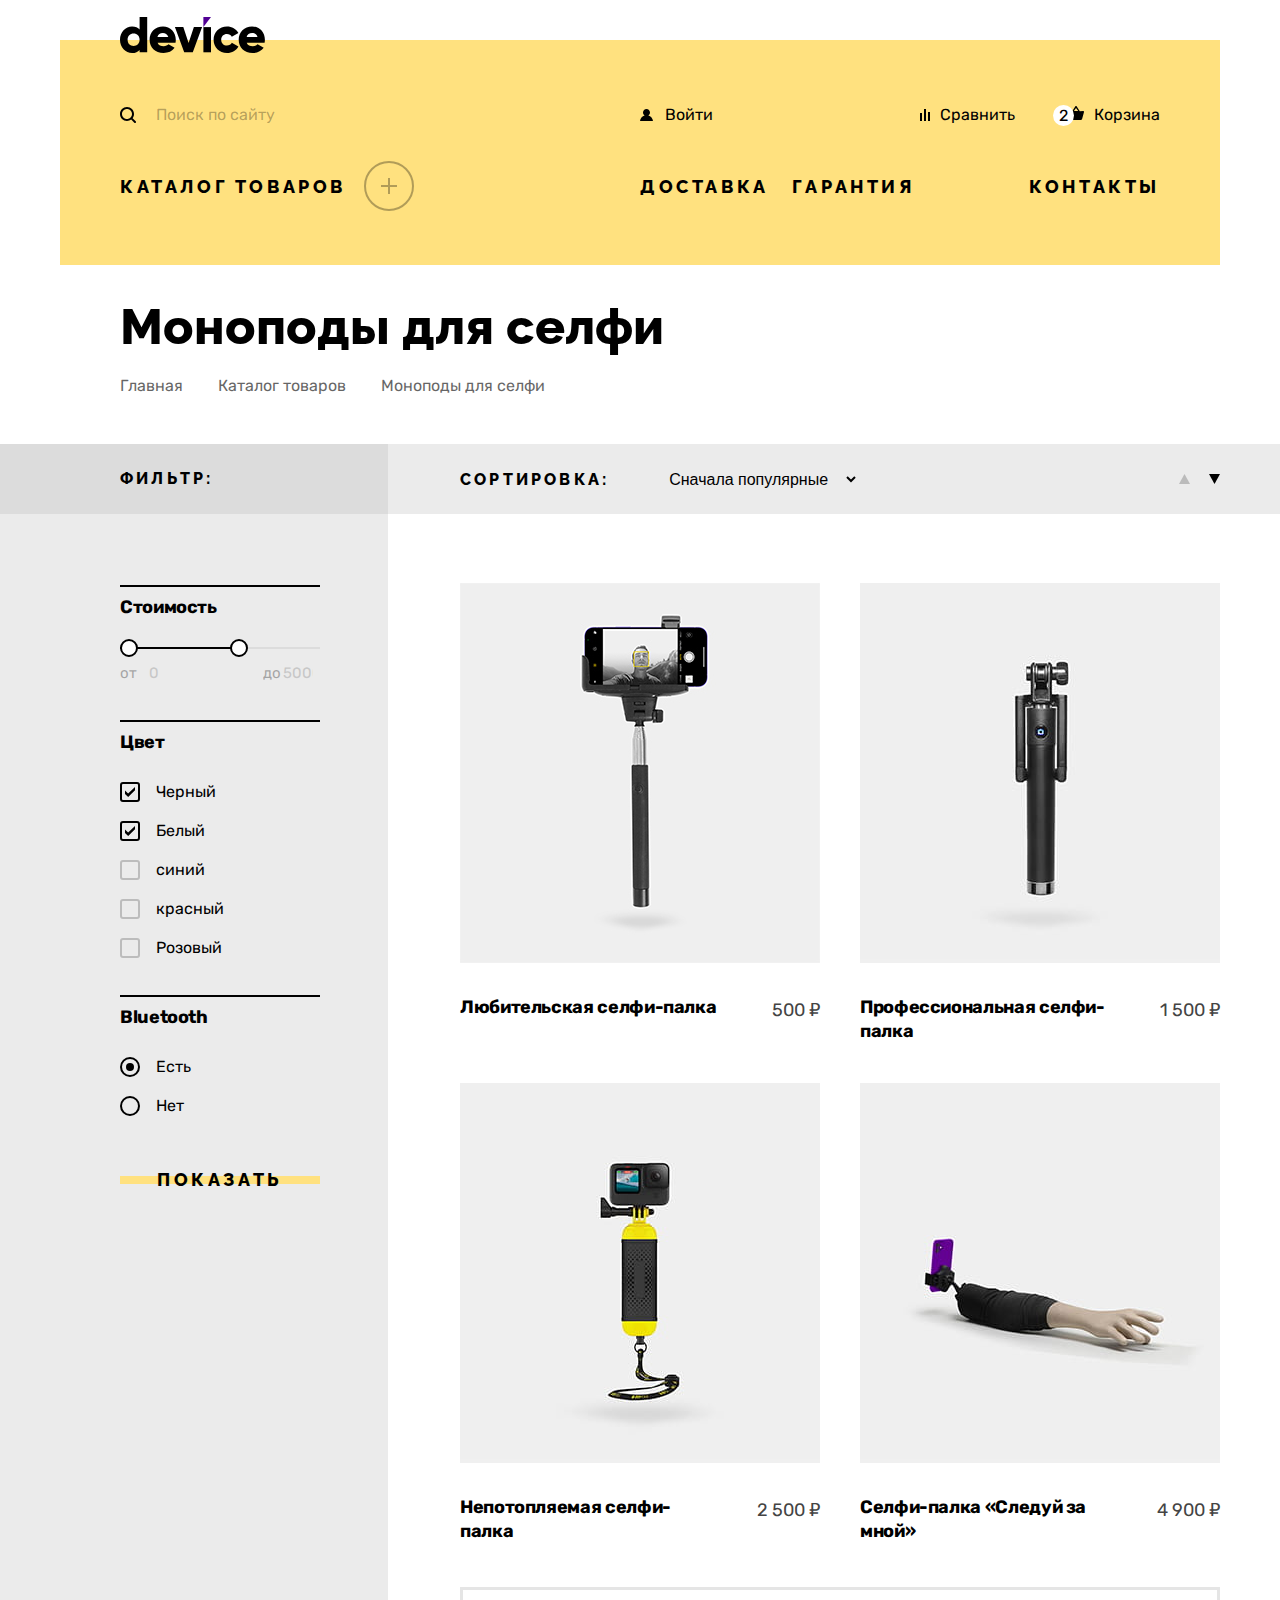
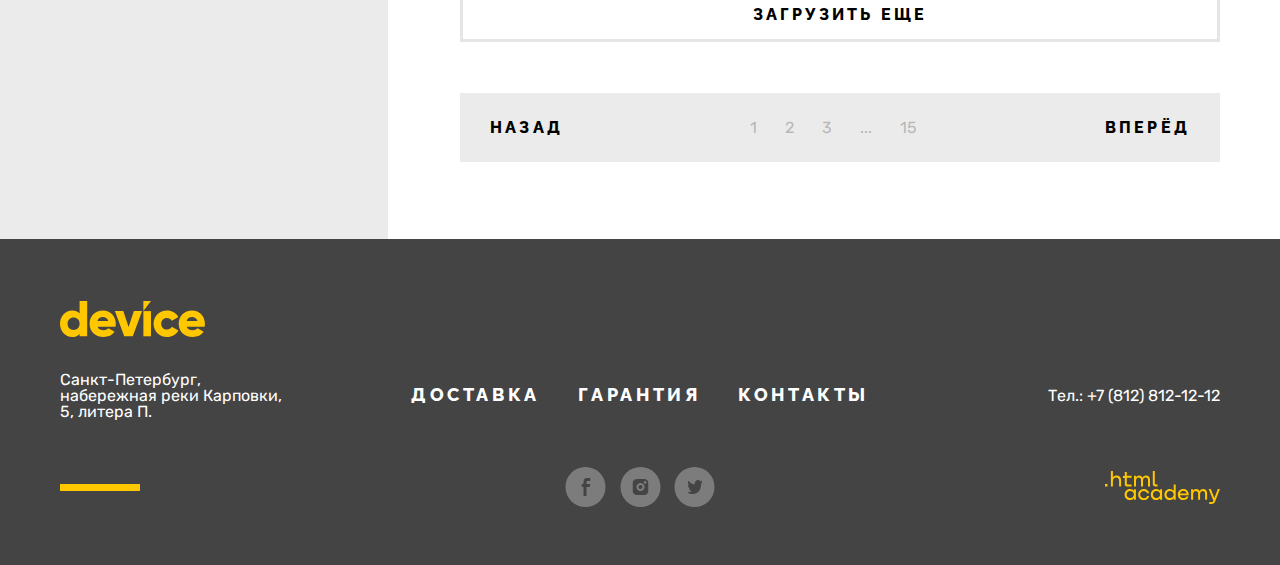
==== commit 9e559d1a: "финальные правки" ====
--- a/catalog.html
+++ b/catalog.html
@@ -1,340 +1,354 @@
 <!DOCTYPE html>
 <html lang="ru">
-  <head>
-    <meta charset="utf-8">
-    <title>Каталог</title>
-    <link rel="stylesheet" href="styles/styles.css">
-  </head>
-  <body>
-    <header class="page-header catalog-header">
-      <a class="page-logo-link" href="index.html">
-        <img class="logo" src="images/logo/device-header.svg" width="145" height="36" alt="Логотип Магазина «Девайс»">
-      </a>
-
-      <nav class="navigation">
-        <ul class="navigation-users">
-          <li class="navigation-users-item">
-            <form class="search-page" action="https://echo.htmlacademy.ru/" method="get">
-              <input class="search" type="search" placeholder="Поиск по сайту" name="search">
-              <button class="button-search" type="submit">Найти</button>
-            </form>
-          </li>
-          <li class="navigation-users-item">
-            <a class="navigation-users-link" href="#">
-              Войти
-            </a>
-          </li>
-          <li class="navigation-users-item">
-            <a class="navigation-users-link" href="#">
-              Сравнить
-            </a>
-          </li>
-          <li class="navigation-users-item">
-            <a class="navigation-users-link" href="#">
-              <span class="cart">2</span>
-              Корзина
-            </a>
-          </li>
-        </ul>
-        <ul class="navigation-list">
-          <li class="navigation-list-item">
-            <a class="catalog-link" href="catalog.html">
-              <span class="catalog-more"></span>
-              Каталог товаров
-            </a>
-          </li>
-          <li class="navigation-list-item">
-            <a class="navigation-list-link" href="delivery.html">Доставка</a>
-          </li>
-          <li class="navigation-list-item">
-            <a class="navigation-list-link" href="guarantee.html">Гарантия</a>
-          </li>
-          <li class="navigation-list-item">
-            <a class="navigation-list-link" href="contacts.html">Контакты</a>
-          </li>
-        </ul>
-      </nav>
-    </header>
-
-    <main class="main-container main-inner">
-      <header class="inner-header">
-        <h1 class="inner-header-title">Моноподы для селфи</h1>
-        <ul class="breadcrumps-list">
-          <li class="breadcrumps-item">
-            <a class="breadcrumps-link" href="index.html">Главная</a>
-          </li>
-          <li class="breadcrumps-item">
-            <a class="breadcrumps-link" href="#">Каталог товаров</a>
-          </li>
-          <li class="breadcrumps-item">
-            <a class="breadcrumps-link" href="catalog.html">Моноподы для селфи</a>
-          </li>
-        </ul>
-      </header>
-      <section class="catalog-products">
-        <div class="page-column-left">
-          <div class="column-left-title">
-            <h2 class="catalog-products-title">Фильтр:</h2>
-          </div>
-
-          <form class="catalog-products-filter" action="https://echo.htmlacademy.ru/" method="get">
-          <fieldset class="catalog-filter-group">
-              <legend class="catalog-filter-title">Стоимость</legend>
-              <button class="range-toggle toggle-min" type="button">
+<head>
+  <meta charset="utf-8">
+  <title>Каталог</title>
+  <link rel="stylesheet" href="styles/styles.css">
+  <link rel="icon" href="images/favicon.ico">
+</head>
+<body>
+<header class="page-header catalog-header">
+  <a class="page-logo-link" href="index.html">
+    <img class="logo" src="images/logo/device-header.svg" width="145" height="36" alt="Логотип Магазина «Девайс».">
+  </a>
+
+  <nav class="navigation">
+    <ul class="navigation-users">
+      <li class="navigation-users-item">
+        <form class="search-page" action="https://echo.htmlacademy.ru/" method="get">
+          <input class="search" type="search" placeholder="Поиск по сайту" name="search">
+          <button class="button-search" type="submit">Найти</button>
+        </form>
+      </li>
+      <li class="navigation-users-item">
+        <a class="navigation-users-link" href="#">
+          Войти
+        </a>
+      </li>
+      <li class="navigation-users-item">
+        <a class="navigation-users-link" href="#">
+          Сравнить
+        </a>
+      </li>
+      <li class="navigation-users-item">
+        <a class="navigation-users-link" href="#">
+          <span class="cart">2</span>
+          Корзина
+        </a>
+      </li>
+    </ul>
+    <ul class="navigation-list">
+      <li class="navigation-list-item">
+        <a class="catalog-link" href="catalog.html">
+          <span class="catalog-more"></span>
+          Каталог товаров
+        </a>
+      </li>
+      <li class="navigation-list-item">
+        <a class="navigation-list-link" href="delivery.html">Доставка</a>
+      </li>
+      <li class="navigation-list-item">
+        <a class="navigation-list-link" href="guarantee.html">Гарантия</a>
+      </li>
+      <li class="navigation-list-item">
+        <a class="navigation-list-link" href="contacts.html">Контакты</a>
+      </li>
+    </ul>
+  </nav>
+</header>
+
+<main class="main-container main-inner">
+  <header class="inner-header">
+    <h1 class="inner-header-title">Моноподы для селфи</h1>
+    <ul class="breadcrumps-list">
+      <li class="breadcrumps-item">
+        <a class="breadcrumps-link" href="index.html">Главная</a>
+      </li>
+      <li class="breadcrumps-item">
+        <a class="breadcrumps-link" href="#">Каталог товаров</a>
+      </li>
+      <li class="breadcrumps-item">
+        <a class="breadcrumps-link" href="catalog.html">Моноподы для селфи</a>
+      </li>
+    </ul>
+  </header>
+  <section class="catalog-products">
+    <div class="page-column-left">
+      <div class="column-left-title">
+        <h2 class="catalog-products-title">Фильтр:</h2>
+      </div>
+
+      <form class="catalog-products-filter" action="https://echo.htmlacademy.ru/" method="get">
+        <fieldset class="catalog-filter-group">
+          <legend class="catalog-filter-title">Стоимость</legend>
+
+          <div class="range">
+            <div class="range-scale">
+              <div class="range-bar" style="width: 119px">
+                <button class="range-toggle toggle-min" type="button">
                   <span class="visually-hidden">Изменить минимальную цену</span>
-              </button>
-              <label class="catalog-filter-label">
-                  от<input class="catalog-filter-input" type="number" placeholder="0" name="price-min">
-              </label>
-              <button class="range-toggle toggle-max" type="button">
+                </button>
+                <button class="range-toggle toggle-max" type="button">
                   <span class="visually-hidden">Изменить максимальную цену</span>
-              </button>
-              <label class="catalog-filter-label">
-                  до<input class="catalog-filter-input" type="number" placeholder="5000" name="price-max">
-              </label>
-          </fieldset>
-          <fieldset class="catalog-filter-group">
-              <legend class="catalog-filter-title">Цвет</legend>
-              <ul class="catalog-filter-list">
-                  <li class="catalog-filter-item">
-                      <label class="control">
-                          <input class="visually-hidden control-input" type="checkbox" name="black" checked>
-                          <span class="control-mark"></span>
-                          <span class="control-label">Черный</span>
-                      </label>
-                  </li>
-                  <li class="catalog-filter-item">
-                      <label class="control">
-                          <input class="visually-hidden control-input" type="checkbox" name="white" checked>
-                          <span class="control-mark"></span>
-                          <span class="control-label">Белый</span>
-                      </label>
-                  </li>
-                  <li class="catalog-filter-item">
-                      <label class="control">
-                          <input class="visually-hidden control-input" type="checkbox" name="blue">
-                          <span class="control-mark"></span>
-                          <span class="control-label">синий</span>
-                      </label>
-                  </li>
-                  <li class="catalog-filter-item">
-                      <label class="control">
-                          <input class="visually-hidden control-input" type="checkbox" name="red">
-                          <span class="control-mark"></span>
-                          <span class="control-label">красный</span>
-                      </label>
-                  </li>
-                  <li class="catalog-filter-item">
-                      <label class="control">
-                          <input class="visually-hidden control-input" type="checkbox" name="pink">
-                          <span class="control-mark"></span>
-                          <span class="control-label">Розовый</span>
-                      </label>
-                  </li>
-              </ul>
-          </fieldset>
-          <fieldset class="catalog-filter-group">
-              <legend class="catalog-filter-title">Bluetooth</legend>
-              <ul class="catalog-filter-list">
-                  <li class="catalog-filter-item">
-                      <label class="control">
-                          <input class="visually-hidden control-input" type="radio" name="product-group" value="yes" checked>
-                          <span class="control-mark"></span>
-                          <span class="control-label">Есть</span>
-                      </label>
-                  </li>
-                  <li class="catalog-filter-item">
-                      <label class="control">
-                          <input class="visually-hidden control-input" type="radio" name="product-group" value="no">
-                          <span class="control-mark"></span>
-                          <span class="control-label">Нет</span>
-                      </label>
-                  </li>
-              </ul>
-          </fieldset>
-          <button class="button filter-button" type="submit"><span class="button-rectangle">Показать</span></button>
-          </form>
-        </div>
-
-        <div class="page-column-right">
-          <div class="column-right-sorting">
-            <div class="sorting-container">
-              <form class="sorting-type">
-                <label class="sorting-type-label" for="sorting">Сортировка:</label>
-                <select class="select-control" id="sorting" name="sorting">
-                  <option value="popular">Сначала популярные</option>
-                  <option value="expensive">Сначала дорогие</option>
-                  <option value="cheap">Сначала дешёвые</option>
-                </select>
-                <button class="visually-hidden" type="submit">Отсортировать продукты</button>
-              </form>
-              <a href="#" class="button-sort-up button-light">
-                <span class="visually-hidden">сортировка вверх</span>
-              </a>
-              <a href="#" class="button-sort-down">
-                <span class="visually-hidden">сортировка вниз</span>
-              </a>
+                </button>
+              </div>
             </div>
           </div>
 
-          <div class="product-card">
-            <ul class="product-card-list">
-                <li class="product-card-item">
-                  <a class="product-card-image-link" href="#">
-                    <img class="product-card-image" src="images/catalog/product-1.jpg" width="360" height="380" alt="Любительская селфи-палка">
+          <div class="range-wrapper-inputs">
+            <label class="catalog-filter-label">
+              от<input class="range-input" type="number" placeholder="0" name="price-min">
+            </label>
+            <label class="catalog-filter-label">
+              до<input class="range-input" type="number" placeholder="5000" name="price-max">
+            </label>
+          </div>
+        </fieldset>
+
+        <fieldset class="catalog-filter-group">
+          <legend class="catalog-filter-title">Цвет</legend>
+          <ul class="catalog-filter-list">
+            <li class="catalog-filter-item">
+              <label class="control">
+                <input class="visually-hidden control-input" type="checkbox" name="black" checked>
+                <span class="control-mark"></span>
+                <span class="control-label">Черный</span>
+              </label>
+            </li>
+            <li class="catalog-filter-item">
+              <label class="control">
+                <input class="visually-hidden control-input" type="checkbox" name="white" checked>
+                <span class="control-mark"></span>
+                <span class="control-label">Белый</span>
+              </label>
+            </li>
+            <li class="catalog-filter-item">
+              <label class="control">
+                <input class="visually-hidden control-input" type="checkbox" name="blue">
+                <span class="control-mark"></span>
+                <span class="control-label">синий</span>
+              </label>
+            </li>
+            <li class="catalog-filter-item">
+              <label class="control">
+                <input class="visually-hidden control-input" type="checkbox" name="red">
+                <span class="control-mark"></span>
+                <span class="control-label">красный</span>
+              </label>
+            </li>
+            <li class="catalog-filter-item">
+              <label class="control">
+                <input class="visually-hidden control-input" type="checkbox" name="pink">
+                <span class="control-mark"></span>
+                <span class="control-label">Розовый</span>
+              </label>
+            </li>
+          </ul>
+        </fieldset>
+        <fieldset class="catalog-filter-group">
+          <legend class="catalog-filter-title">Bluetooth</legend>
+          <ul class="catalog-filter-list">
+            <li class="catalog-filter-item">
+              <label class="control">
+                <input class="visually-hidden control-input" type="radio" name="product-group" value="yes" checked>
+                <span class="control-mark"></span>
+                <span class="control-label">Есть</span>
+              </label>
+            </li>
+            <li class="catalog-filter-item">
+              <label class="control">
+                <input class="visually-hidden control-input" type="radio" name="product-group" value="no">
+                <span class="control-mark"></span>
+                <span class="control-label">Нет</span>
+              </label>
+            </li>
+          </ul>
+        </fieldset>
+        <button class="button filter-button" type="submit"><span class="button-rectangle">Показать</span></button>
+      </form>
+    </div>
+
+    <div class="page-column-right">
+      <div class="column-right-sorting">
+        <div class="sorting-container">
+          <form class="sorting-type">
+            <label class="sorting-type-label" for="sorting">Сортировка:</label>
+            <select class="select-control" id="sorting" name="sorting">
+              <option value="popular">Сначала популярные</option>
+              <option value="expensive">Сначала дорогие</option>
+              <option value="cheap">Сначала дешёвые</option>
+            </select>
+            <button class="visually-hidden" type="submit">Отсортировать продукты</button>
+          </form>
+          <a href="#" class="button-sort-up button-light">
+            <span class="visually-hidden">сортировка вверх</span>
+          </a>
+          <a href="#" class="button-sort-down">
+            <span class="visually-hidden">сортировка вниз</span>
+          </a>
+        </div>
+      </div>
+
+      <div class="product-card">
+        <ul class="product-card-list">
+          <li class="product-card-item">
+            <a class="product-card-link" href="#">
+                  <span class="product-card-container">
+                    <img class="product-card-image" src="images/catalog/product-1.jpg" width="360" height="380" alt="Любительская селфи-палка.">
                     <span class="button button-more-product"><span class="button-rectangle">Подробнее</span></span>
-                  </a>
-                  <a class="product-card-title-link" href="#">
-                    <h3 class="product-card-title">Любительская селфи-палка</h3>
-                  </a>
-                  <span class="product-card-text">500 ₽</span>
-                </li>
-                <li class="product-card-item">
-                  <a class="product-card-image-link" href="#">
-                    <img class="product-card-image" src="images/catalog/product-2.jpg" alt="Профессиональная селфи-палка">
-                  </a>
-                  <a class="product-card-title-link" href="#">
-                    <h3 class="product-card-title">Профессиональная селфи-палка</h3>
-                  </a>
-                  <span class="product-card-text">1 500 ₽</span>
-                  <a href="#" class="button button-more-product"><span class="button-rectangle">Подробнее</span></a>
-                </li>
-                <li class="product-card-item">
-                  <a class="product-card-image-link" href="#">
-                    <img class="product-card-image" src="images/catalog/product-3.jpg" alt="Непотопляемая селфи-палка">
-                  </a>
-                  <a class="product-card-title-link" href="#">
-                    <h3 class="product-card-title">Непотопляемая селфи-палка</h3>
-                  </a>
-                  <span class="product-card-text">2 500 ₽</span>
-                  <a href="#" class="button button-more-product"><span class="button-rectangle">Подробнее</span></a>
-                </li>
-                <li class="product-card-item">
-                  <a class="product-card-image-link" href="#">
-                    <img class="product-card-image" src="images/catalog/product-4.jpg" alt="Селфи-палка «Следуй за мной»">
-                  </a>
-                  <a class="product-card-title-link" href="#">
-                    <h3 class="product-card-title">Селфи-палка «Следуй за мной»</h3>
-                  </a>
-                  <span class="product-card-text">4 900 ₽</span>
-                  <a href="#" class="button button-more-product"><span class="button-rectangle">Подробнее</span></a>
-                </li>
-            </ul>
-            <button class="load-more" type="button">
-              <span class="load-more-title">Загрузить еще</span>
-            </button>
-            <ul class="pagination-list">
-              <li class="pagination-item">
-                <a class="pagination-link pagination-prev" href="#">
-                  <span class="pagination-title">Назад</span>
-                </a>
-              </li>
-              <li class="pagination-item">
-                <a class="pagination-link pagination-current">1</a>
-              </li>
-              <li class="pagination-item">
-                <a class="pagination-link" href="#">2</a>
-              </li>
-              <li class="pagination-item">
-                <a class="pagination-link" href="#">3</a>
-              </li>
-              <li class="pagination-item">
-                <a class="pagination-link" href="#">...</a>
-              </li>
-              <li class="pagination-item">
-                <a class="pagination-link" href="#">15</a>
-              </li>
-              <li class="pagination-item">
-                <a class="pagination-link pagination-next" href="#">
-                  <span class="pagination-title">Вперёд</span>
-                </a>
-              </li>
-            </ul>
-          </div>
-        </div>
+                  </span>
+              <h3 class="product-card-title">Любительская селфи-палка</h3>
+              <span class="product-card-text">500 ₽</span>
+            </a>
+          </li>
+          <li class="product-card-item">
+            <a class="product-card-link" href="#">
+                  <span class="product-card-container">
+                    <img class="product-card-image" src="images/catalog/product-2.jpg" width="360" height="380" alt="Профессиональная селфи-палка.">
+                    <span class="button button-more-product"><span class="button-rectangle">Подробнее</span></span>
+                  </span>
+              <h3 class="product-card-title">Профессиональная селфи-палка</h3>
+              <span class="product-card-text">1 500 ₽</span>
+            </a>
+          </li>
+          <li class="product-card-item">
+            <a class="product-card-link" href="#">
+                  <span class="product-card-container">
+                    <img class="product-card-image" src="images/catalog/product-3.jpg" width="360" height="380" alt="Непотопляемая селфи-палка.">
+                    <span class="button button-more-product"><span class="button-rectangle">Подробнее</span></span>
+                  </span>
+              <h3 class="product-card-title">Непотопляемая селфи-палка</h3>
+              <span class="product-card-text">2 500 ₽</span>
+            </a>
+          </li>
+          <li class="product-card-item">
+            <a class="product-card-link" href="#">
+                  <span class="product-card-container">
+                    <img class="product-card-image" src="images/catalog/product-4.jpg" width="360" height="380" alt="Селфи-палка «Следуй за мной».">
+                    <span class="button button-more-product"><span class="button-rectangle">Подробнее</span></span>
+                  </span>
+              <h3 class="product-card-title">Селфи-палка «Следуй за мной»</h3>
+              <span class="product-card-text">4 900 ₽</span>
+            </a>
+          </li>
+        </ul>
+        <button class="load-more" type="button">
+          <span class="load-more-title">Загрузить еще</span>
+        </button>
+        <ul class="pagination-list">
+          <li class="pagination-item">
+            <a class="pagination-link pagination-prev" href="#">
+              <span class="pagination-title">Назад</span>
+            </a>
+          </li>
+          <li class="pagination-item">
+            <a class="pagination-link pagination-current">1</a>
+          </li>
+          <li class="pagination-item">
+            <a class="pagination-link" href="#">2</a>
+          </li>
+          <li class="pagination-item">
+            <a class="pagination-link" href="#">3</a>
+          </li>
+          <li class="pagination-item">
+            <a class="pagination-link" href="#">...</a>
+          </li>
+          <li class="pagination-item">
+            <a class="pagination-link" href="#">15</a>
+          </li>
+          <li class="pagination-item">
+            <a class="pagination-link pagination-next" href="#">
+              <span class="pagination-title">Вперёд</span>
+            </a>
+          </li>
+        </ul>
+      </div>
+    </div>
+  </section>
+</main>
+
+<footer class="page-footer">
+  <div class="page-footer-container">
+    <a class="footer-logo-link" href="index.html">
+      <span class="visually-hidden">Лого Девайс</span>
+      <svg class="footer-logo-icon" aria-hidden="true" focusable="false" width="145" height="36" viewBox="0 0 145 36" fill="none" xmlns="http://www.w3.org/2000/svg">
+        <path d="M27.2 0V35.3H19.6V32.9C17.9 34.8 15.5 36 12.1 36C5.5 36 0 30.2 0 22.7C0 15.2 5.5 9.4 12.1 9.4C15.5 9.4 18 10.6 19.6 12.5V0H27.2ZM19.6 22.7C19.6 18.9 17.1 16.5 13.6 16.5C10.1 16.5 7.6 18.9 7.6 22.7C7.6 26.5 10.1 28.9 13.6 28.9C17.1 28.8 19.6 26.5 19.6 22.7Z" />
+        <path d="M43.7 29.1999C45.8 29.1999 47.5 28.3999 48.5 27.2999L54.6 30.7999C52.1 34.1999 48.4 35.9999 43.6 35.9999C35 35.9999 29.6 30.1999 29.6 22.6999C29.6 15.1999 35 9.3999 43 9.3999C50.4 9.3999 55.8 15.0999 55.8 22.6999C55.8 23.7999 55.7 24.7999 55.5 25.6999H37.6C38.6 28.2999 40.9 29.1999 43.7 29.1999ZM48.3 20.0999C47.5 17.1999 45.2 16.0999 42.9 16.0999C40 16.0999 38.1 17.4999 37.4 20.0999H48.3Z" />
+        <path d="M82.1 10.1001L72.8 35.3001H64.2L54.9 10.1001H63.3L68.6 26.1001L73.9 10.1001C73.9 10.1001 82.1 10.1001 82.1 10.1001Z" />
+        <path d="M83.4 10.1001H91V35.3001H83.4V10.1001Z" />
+        <path d="M93.6 22.6999C93.6 15.1999 99.3 9.3999 107 9.3999C111.9 9.3999 116.2 11.9999 118.4 15.8999L111.8 19.6999C110.9 17.8999 109.1 16.8999 106.9 16.8999C103.6 16.8999 101.2 19.2999 101.2 22.6999C101.2 26.1999 103.6 28.4999 106.9 28.4999C109.1 28.4999 111 27.3999 111.8 25.6999L118.4 29.4999C116.3 33.3999 112 35.9999 107 35.9999C99.3 35.9999 93.6 30.1999 93.6 22.6999Z" />
+        <path d="M132.8 29.1999C134.9 29.1999 136.6 28.3999 137.6 27.2999L143.7 30.7999C141.2 34.1999 137.5 35.9999 132.7 35.9999C124.1 35.9999 118.7 30.1999 118.7 22.6999C118.7 15.1999 124.2 9.3999 132.1 9.3999C139.5 9.3999 144.9 15.0999 144.9 22.6999C144.9 23.7999 144.8 24.7999 144.6 25.6999H126.7C127.7 28.2999 130 29.1999 132.8 29.1999ZM137.5 20.0999C136.7 17.1999 134.4 16.0999 132.1 16.0999C129.2 16.0999 127.3 17.4999 126.6 20.0999H137.5Z" />
+        <path d="M83.4 0V10.1L91 0H83.4Z" />
+      </svg>
+    </a>
+
+    <div class="footer-container">
+      <section class="adress">
+        <h2 class="visually-hidden">Адрес</h2>
+        <address class="footer-adress-text">
+          <p class="about-text">Санкт-Петербург, набережная реки Карповки, 5, литера П.</p>
+        </address>
       </section>
-    </main>
-
-    <footer class="page-footer">
-      <div class="page-footer-container">
-        <a class="footer-logo-link" href="index.html">
-          <svg class="footer-logo-icon" aria-hidden="true" focusable="false" width="145" height="36" viewBox="0 0 145 36" fill="none" xmlns="http://www.w3.org/2000/svg">
-            <path d="M27.2 0V35.3H19.6V32.9C17.9 34.8 15.5 36 12.1 36C5.5 36 0 30.2 0 22.7C0 15.2 5.5 9.4 12.1 9.4C15.5 9.4 18 10.6 19.6 12.5V0H27.2ZM19.6 22.7C19.6 18.9 17.1 16.5 13.6 16.5C10.1 16.5 7.6 18.9 7.6 22.7C7.6 26.5 10.1 28.9 13.6 28.9C17.1 28.8 19.6 26.5 19.6 22.7Z" />
-            <path d="M43.7 29.1999C45.8 29.1999 47.5 28.3999 48.5 27.2999L54.6 30.7999C52.1 34.1999 48.4 35.9999 43.6 35.9999C35 35.9999 29.6 30.1999 29.6 22.6999C29.6 15.1999 35 9.3999 43 9.3999C50.4 9.3999 55.8 15.0999 55.8 22.6999C55.8 23.7999 55.7 24.7999 55.5 25.6999H37.6C38.6 28.2999 40.9 29.1999 43.7 29.1999ZM48.3 20.0999C47.5 17.1999 45.2 16.0999 42.9 16.0999C40 16.0999 38.1 17.4999 37.4 20.0999H48.3Z" />
-            <path d="M82.1 10.1001L72.8 35.3001H64.2L54.9 10.1001H63.3L68.6 26.1001L73.9 10.1001C73.9 10.1001 82.1 10.1001 82.1 10.1001Z" />
-            <path d="M83.4 10.1001H91V35.3001H83.4V10.1001Z" />
-            <path d="M93.6 22.6999C93.6 15.1999 99.3 9.3999 107 9.3999C111.9 9.3999 116.2 11.9999 118.4 15.8999L111.8 19.6999C110.9 17.8999 109.1 16.8999 106.9 16.8999C103.6 16.8999 101.2 19.2999 101.2 22.6999C101.2 26.1999 103.6 28.4999 106.9 28.4999C109.1 28.4999 111 27.3999 111.8 25.6999L118.4 29.4999C116.3 33.3999 112 35.9999 107 35.9999C99.3 35.9999 93.6 30.1999 93.6 22.6999Z" />
-            <path d="M132.8 29.1999C134.9 29.1999 136.6 28.3999 137.6 27.2999L143.7 30.7999C141.2 34.1999 137.5 35.9999 132.7 35.9999C124.1 35.9999 118.7 30.1999 118.7 22.6999C118.7 15.1999 124.2 9.3999 132.1 9.3999C139.5 9.3999 144.9 15.0999 144.9 22.6999C144.9 23.7999 144.8 24.7999 144.6 25.6999H126.7C127.7 28.2999 130 29.1999 132.8 29.1999ZM137.5 20.0999C136.7 17.1999 134.4 16.0999 132.1 16.0999C129.2 16.0999 127.3 17.4999 126.6 20.0999H137.5Z" />
-            <path d="M83.4 0V10.1L91 0H83.4Z" />
-          </svg>
-        </a>
-
-        <div class="footer-container">
-          <section class="adress">
-            <h2 class="visually-hidden">Адрес</h2>
-            <address class="footer-adress-text">
-              <p class="about-text">Санкт-Петербург, набережная реки Карповки, 5, литера П.</p>
-            </address>
-          </section>
-
-          <section class="footer-nav">
-            <h2 class="footer-navigation-title visually-hidden">Услуги</h2>
-            <nav class="footer-navigation-service">
-              <ul class="footer-service-list">
-                <li class="footer-service-item">
-                  <a class="footer-service-link" href="delivery.html">Доставка</a>
-                </li>
-                <li class="footer-service-item">
-                  <a class="footer-service-link" href="guarantee.html">Гарантия</a>
-                </li>
-                <li class="footer-service-item">
-                  <a class="footer-service-link" href="contacts.html">Контакты</a>
-                </li>
-              </ul>
-            </nav>
-          </section>
-
-          <section class="footer-card">
-            <h2 class="visually-hidden">Номер телефона</h2>
-            <address class="footer-phone-address">
-              <a class="footer-phone-address-number" href="tel.:+78128121212">Тел.: +7 (812) 812-12-12</a>
-            </address>
-          </section>
-
-
-        </div>
-
-        <section class="footer-social">
-          <h2 class="visually-hidden">Социальные сети</h2>
-          <span class="divider"></span>
-          <ul class="footer-social-list">
-            <li class="footer-social-item">
-              <a class="social-link" href="https://www.facebook.com/htmlacademy">
-                <svg class="social-icon" aria-hidden="true" focusable="false" width="9" height="18" fill="none" xmlns="http://www.w3.org/2000/svg"><path d="M6.5 3H9V0H5.6C2.8 0 2 1.7 2 4.2V6H0v3h2v9h3V9h3.3l.6-3H5V4.5C5 3.7 5.3 3 6.5 3Z" /></svg>
-                <span class="visually-hidden">Фейсбук</span>
-              </a>
-            </li>
-            <li class="footer-social-item">
-              <a class="social-link" href="https://www.instagram.com/htmlacademy/">
-                <svg class="social-icon" aria-hidden="true" focusable="false" width="16" height="16" viewBox="0 0 16 16" fill="none" xmlns="http://www.w3.org/2000/svg">
-                  <path d="M8 10C9.10457 10 10 9.10457 10 8C10 6.89543 9.10457 6 8 6C6.89543 6 6 6.89543 6 8C6 9.10457 6.89543 10 8 10Z" />
-                  <path d="M14.7 1.3C13.8 0.4 12.7 0 11.3 0H4.7C1.9 0 0 1.9 0 4.7V11.3C0 12.7 0.4 13.9 1.4 14.7C2.3 15.6 3.4 16 4.7 16H11.3C12.7 16 13.9 15.6 14.7 14.7C15.5 13.8 16 12.7 16 11.3V4.7C16 3.3 15.6 2.1 14.7 1.3ZM8 12.1C5.8 12.1 3.9 10.3 3.9 8C3.9 5.7 5.8 3.9 8 3.9C10.2 3.9 12.1 5.7 12.1 8C12.1 10.3 10.2 12.1 8 12.1ZM12.6 4.7C11.9 4.7 11.3 4.2 11.3 3.4C11.3 2.6 11.8 2.1 12.6 2.1C13.3 2.1 13.9 2.7 13.9 3.4C13.9 4.1 13.3 4.7 12.6 4.7Z" />
-                </svg>
-                <span class="visually-hidden">Инстаграм</span>
-              </a>
-            </li>
-            <li class="footer-social-item">
-              <a class="social-link" href="https://twitter.com/htmlacademy_ru">
-                <svg class="social-icon" aria-hidden="true" focusable="false" width="15" height="14" fill="none" xmlns="http://www.w3.org/2000/svg"><path d="M9.7.1c1.5-.5 2.6.3 3.2 1.1.5-.2 1.1-.4 1.7-.6 0 .8-.5 1.4-.8 1.6.7.2 1.2-.4 1.2-.4-.1.9-.9 1.7-1.4 1.9-.2 6.3-2.8 10.4-8.9 10.3h-.4C4 14 .6 13.6 0 12.2c2 .2 3.4-.4 4.1-1.1-.8-.3-2.4-.4-2.6-2.8.3.2.5.3 1.1.2C1.5 7.7.3 7 .4 5c.3.3.9.5 1.2.4C1 5.2-.2 2.3.8.8c1.6 1.7 3.3 3.4 6.3 3.5.2-2.1 1-3.5 2.6-4.2Z" /></svg>
-                <span class="visually-hidden">Твиттер</span>
-              </a>
+
+      <section class="footer-nav">
+        <h2 class="footer-navigation-title visually-hidden">Услуги</h2>
+        <nav class="footer-navigation-service">
+          <ul class="footer-service-list">
+            <li class="footer-service-item">
+              <a class="footer-service-link" href="delivery.html">Доставка</a>
+            </li>
+            <li class="footer-service-item">
+              <a class="footer-service-link" href="guarantee.html">Гарантия</a>
+            </li>
+            <li class="footer-service-item">
+              <a class="footer-service-link" href="contacts.html">Контакты</a>
             </li>
           </ul>
-          <a class="footer-html-link" href="https://htmlacademy.ru/">
-            <svg class="footer-html-icon" aria-hidden="true" focusable="false" width="115" height="33" fill="none" xmlns="http://www.w3.org/2000/svg"><path fill-rule="evenodd" clip-rule="evenodd" d="M0 12.9v2.6h2.5v-2.6H0ZM11.6 4.5c-1.6 0-2.8.7-3.6 1.7h-.1V0h-2v15.5h2v-5.3c0-2.1 1.3-3.6 3.3-3.6 1.8 0 2.9 1.4 2.9 3.2v5.7h2V9.4c.1-3-1.8-4.9-4.5-4.9ZM26.6 4.8h-4.8V1.1h-2v3.8h-1.9v2h1.9v6c0 1.7 1 2.7 2.7 2.7h4.1v-2h-3.7c-.7 0-1.1-.4-1.1-1.1V6.8h4.8v-2ZM41.1 4.6c-1.6 0-2.9.8-3.5 2.1h-.1c-.6-1.2-1.8-2.1-3.4-2.1-1.4 0-2.5.8-3.1 1.8h-.1V4.8H29v10.6h2V10c0-2 1-3.5 2.6-3.5 1.5 0 2.4 1 2.4 2.6v6.3h2V9.8c0-2.4 1.4-3.3 2.6-3.3 1.5 0 2.4 1 2.4 2.6v6.3h2V8.9c.1-2.5-1.4-4.3-3.9-4.3ZM47.8 12.7c0 1.7 1 2.7 2.8 2.7h2v-2h-1.7c-.7 0-1.1-.4-1.1-1.1V0h-2v12.7ZM28.9 19.7c-.9-1.1-2.2-1.8-3.9-1.8-3.1 0-5.4 2.3-5.4 5.6s2.3 5.6 5.4 5.6c1.8 0 3-.8 3.8-1.9h.1v1.6h2V18.2h-2v1.5Zm-3.6 7.4c-2.2 0-3.6-1.6-3.6-3.6s1.4-3.6 3.6-3.6 3.6 1.6 3.6 3.6c0 1.9-1.4 3.6-3.6 3.6ZM44.2 22c-.5-2.4-2.6-4.1-5.4-4.1a5.4 5.4 0 0 0-5.6 5.6c0 3.1 2.2 5.6 5.6 5.6 2.8 0 4.9-1.8 5.4-4.2h-2.1a3.4 3.4 0 0 1-3.3 2.3c-2.2 0-3.6-1.6-3.6-3.6s1.4-3.6 3.6-3.6c1.6 0 2.8 1 3.3 2.2h2.1V22ZM55.1 19.7c-.9-1.1-2.2-1.8-3.9-1.8-3.1 0-5.4 2.3-5.4 5.6s2.3 5.6 5.4 5.6c1.8 0 3-.8 3.8-1.9h.1v1.6h2V18.2h-2v1.5Zm-3.6 7.4c-2.2 0-3.6-1.6-3.6-3.6s1.4-3.6 3.6-3.6 3.6 1.6 3.6 3.6c0 1.9-1.5 3.6-3.6 3.6ZM68.7 19.8c-.9-1.1-2.2-1.9-3.9-1.9-3.1 0-5.4 2.3-5.4 5.6s2.2 5.6 5.4 5.6c1.7 0 3-.8 3.8-1.8h.1v1.5h2V13.4h-2v6.4Zm-3.6 7.3c-2.2 0-3.6-1.6-3.6-3.6s1.4-3.6 3.6-3.6 3.6 1.6 3.6 3.6c-.1 2-1.5 3.6-3.6 3.6ZM78.3 17.9c-3.3 0-5.5 2.5-5.5 5.6 0 3 2.1 5.6 5.5 5.6 2.5 0 4.5-1.3 5.2-3.6h-2.1c-.5 1-1.6 1.6-3 1.6-1.9 0-3.3-1.3-3.4-2.9h8.8c.2-3.6-2-6.3-5.5-6.3Zm0 1.9c1.7 0 3 1 3.3 2.6h-6.5c.3-1.5 1.5-2.6 3.2-2.6ZM98.2 17.9c-1.6 0-2.9.8-3.6 2h-.1c-.6-1.2-1.8-2-3.4-2-1.4 0-2.5.7-3.1 1.8v-1.5h-1.9v10.6h2v-5.4c0-2 1-3.4 2.6-3.5 1.5 0 2.4 1 2.4 2.6v6.3h2v-5.6c0-2.4 1.4-3.3 2.6-3.3 1.5 0 2.4 1 2.4 2.6v6.3h2v-6.5c.1-2.6-1.4-4.4-3.9-4.4ZM109.4 27l-3.6-8.9h-2.2l4.8 11.6c-.3.9-.7 1.2-1.7 1.2h-2.5v2h2.5c1.8 0 2.8-.8 3.5-2.6l4.7-12.2h-2.1l-3.4 8.9Z" /></svg>
-          </a>
-        </section>
-      </div>
-    </footer>
-  </body>
+        </nav>
+      </section>
+
+      <section class="footer-card">
+        <h2 class="visually-hidden">Номер телефона</h2>
+        <address class="footer-phone-address">
+          <a class="footer-phone-address-number" href="tel.:+78128121212">Тел.: +7 (812) 812-12-12</a>
+        </address>
+      </section>
+
+
+    </div>
+
+    <section class="footer-social">
+      <h2 class="visually-hidden">Социальные сети</h2>
+      <span class="divider"></span>
+      <ul class="footer-social-list">
+        <li class="footer-social-item">
+          <a class="social-link" href="https://www.facebook.com/htmlacademy">
+            <svg class="social-icon" aria-hidden="true" focusable="false" width="9" height="18" fill="none" xmlns="http://www.w3.org/2000/svg"><path d="M6.5 3H9V0H5.6C2.8 0 2 1.7 2 4.2V6H0v3h2v9h3V9h3.3l.6-3H5V4.5C5 3.7 5.3 3 6.5 3Z" /></svg>
+            <span class="visually-hidden">Фейсбук</span>
+          </a>
+        </li>
+        <li class="footer-social-item">
+          <a class="social-link" href="https://www.instagram.com/htmlacademy/">
+            <svg class="social-icon" aria-hidden="true" focusable="false" width="16" height="16" viewBox="0 0 16 16" fill="none" xmlns="http://www.w3.org/2000/svg">
+              <path d="M8 10C9.10457 10 10 9.10457 10 8C10 6.89543 9.10457 6 8 6C6.89543 6 6 6.89543 6 8C6 9.10457 6.89543 10 8 10Z" />
+              <path d="M14.7 1.3C13.8 0.4 12.7 0 11.3 0H4.7C1.9 0 0 1.9 0 4.7V11.3C0 12.7 0.4 13.9 1.4 14.7C2.3 15.6 3.4 16 4.7 16H11.3C12.7 16 13.9 15.6 14.7 14.7C15.5 13.8 16 12.7 16 11.3V4.7C16 3.3 15.6 2.1 14.7 1.3ZM8 12.1C5.8 12.1 3.9 10.3 3.9 8C3.9 5.7 5.8 3.9 8 3.9C10.2 3.9 12.1 5.7 12.1 8C12.1 10.3 10.2 12.1 8 12.1ZM12.6 4.7C11.9 4.7 11.3 4.2 11.3 3.4C11.3 2.6 11.8 2.1 12.6 2.1C13.3 2.1 13.9 2.7 13.9 3.4C13.9 4.1 13.3 4.7 12.6 4.7Z" />
+            </svg>
+            <span class="visually-hidden">Инстаграм</span>
+          </a>
+        </li>
+        <li class="footer-social-item">
+          <a class="social-link" href="https://twitter.com/htmlacademy_ru">
+            <svg class="social-icon" aria-hidden="true" focusable="false" width="15" height="14" fill="none" xmlns="http://www.w3.org/2000/svg"><path d="M9.7.1c1.5-.5 2.6.3 3.2 1.1.5-.2 1.1-.4 1.7-.6 0 .8-.5 1.4-.8 1.6.7.2 1.2-.4 1.2-.4-.1.9-.9 1.7-1.4 1.9-.2 6.3-2.8 10.4-8.9 10.3h-.4C4 14 .6 13.6 0 12.2c2 .2 3.4-.4 4.1-1.1-.8-.3-2.4-.4-2.6-2.8.3.2.5.3 1.1.2C1.5 7.7.3 7 .4 5c.3.3.9.5 1.2.4C1 5.2-.2 2.3.8.8c1.6 1.7 3.3 3.4 6.3 3.5.2-2.1 1-3.5 2.6-4.2Z" /></svg>
+            <span class="visually-hidden">Твиттер</span>
+          </a>
+        </li>
+      </ul>
+      <a class="footer-html-link" href="https://htmlacademy.ru/">
+        <span class="visually-hidden">HTML Академия</span>
+        <svg class="footer-html-icon" aria-hidden="true" focusable="false" width="115" height="33" fill="none" xmlns="http://www.w3.org/2000/svg"><path fill-rule="evenodd" clip-rule="evenodd" d="M0 12.9v2.6h2.5v-2.6H0ZM11.6 4.5c-1.6 0-2.8.7-3.6 1.7h-.1V0h-2v15.5h2v-5.3c0-2.1 1.3-3.6 3.3-3.6 1.8 0 2.9 1.4 2.9 3.2v5.7h2V9.4c.1-3-1.8-4.9-4.5-4.9ZM26.6 4.8h-4.8V1.1h-2v3.8h-1.9v2h1.9v6c0 1.7 1 2.7 2.7 2.7h4.1v-2h-3.7c-.7 0-1.1-.4-1.1-1.1V6.8h4.8v-2ZM41.1 4.6c-1.6 0-2.9.8-3.5 2.1h-.1c-.6-1.2-1.8-2.1-3.4-2.1-1.4 0-2.5.8-3.1 1.8h-.1V4.8H29v10.6h2V10c0-2 1-3.5 2.6-3.5 1.5 0 2.4 1 2.4 2.6v6.3h2V9.8c0-2.4 1.4-3.3 2.6-3.3 1.5 0 2.4 1 2.4 2.6v6.3h2V8.9c.1-2.5-1.4-4.3-3.9-4.3ZM47.8 12.7c0 1.7 1 2.7 2.8 2.7h2v-2h-1.7c-.7 0-1.1-.4-1.1-1.1V0h-2v12.7ZM28.9 19.7c-.9-1.1-2.2-1.8-3.9-1.8-3.1 0-5.4 2.3-5.4 5.6s2.3 5.6 5.4 5.6c1.8 0 3-.8 3.8-1.9h.1v1.6h2V18.2h-2v1.5Zm-3.6 7.4c-2.2 0-3.6-1.6-3.6-3.6s1.4-3.6 3.6-3.6 3.6 1.6 3.6 3.6c0 1.9-1.4 3.6-3.6 3.6ZM44.2 22c-.5-2.4-2.6-4.1-5.4-4.1a5.4 5.4 0 0 0-5.6 5.6c0 3.1 2.2 5.6 5.6 5.6 2.8 0 4.9-1.8 5.4-4.2h-2.1a3.4 3.4 0 0 1-3.3 2.3c-2.2 0-3.6-1.6-3.6-3.6s1.4-3.6 3.6-3.6c1.6 0 2.8 1 3.3 2.2h2.1V22ZM55.1 19.7c-.9-1.1-2.2-1.8-3.9-1.8-3.1 0-5.4 2.3-5.4 5.6s2.3 5.6 5.4 5.6c1.8 0 3-.8 3.8-1.9h.1v1.6h2V18.2h-2v1.5Zm-3.6 7.4c-2.2 0-3.6-1.6-3.6-3.6s1.4-3.6 3.6-3.6 3.6 1.6 3.6 3.6c0 1.9-1.5 3.6-3.6 3.6ZM68.7 19.8c-.9-1.1-2.2-1.9-3.9-1.9-3.1 0-5.4 2.3-5.4 5.6s2.2 5.6 5.4 5.6c1.7 0 3-.8 3.8-1.8h.1v1.5h2V13.4h-2v6.4Zm-3.6 7.3c-2.2 0-3.6-1.6-3.6-3.6s1.4-3.6 3.6-3.6 3.6 1.6 3.6 3.6c-.1 2-1.5 3.6-3.6 3.6ZM78.3 17.9c-3.3 0-5.5 2.5-5.5 5.6 0 3 2.1 5.6 5.5 5.6 2.5 0 4.5-1.3 5.2-3.6h-2.1c-.5 1-1.6 1.6-3 1.6-1.9 0-3.3-1.3-3.4-2.9h8.8c.2-3.6-2-6.3-5.5-6.3Zm0 1.9c1.7 0 3 1 3.3 2.6h-6.5c.3-1.5 1.5-2.6 3.2-2.6ZM98.2 17.9c-1.6 0-2.9.8-3.6 2h-.1c-.6-1.2-1.8-2-3.4-2-1.4 0-2.5.7-3.1 1.8v-1.5h-1.9v10.6h2v-5.4c0-2 1-3.4 2.6-3.5 1.5 0 2.4 1 2.4 2.6v6.3h2v-5.6c0-2.4 1.4-3.3 2.6-3.3 1.5 0 2.4 1 2.4 2.6v6.3h2v-6.5c.1-2.6-1.4-4.4-3.9-4.4ZM109.4 27l-3.6-8.9h-2.2l4.8 11.6c-.3.9-.7 1.2-1.7 1.2h-2.5v2h2.5c1.8 0 2.8-.8 3.5-2.6l4.7-12.2h-2.1l-3.4 8.9Z" /></svg>
+      </a>
+    </section>
+  </div>
+</footer>
+</body>
 </html>
--- a/styles/styles.css
+++ b/styles/styles.css
@@ -1,1662 +1,2182 @@
 @font-face {
-    font-family: raleway;
-    font-style: normal;
-    font-weight: 800;
-    src: url("../fonts/raleway/raleway-800.woff2") format("woff2");
-    font-display: swap;
+  font-family: raleway;
+  font-style: normal;
+  font-weight: 800;
+  src: url("../fonts/raleway/raleway-800.woff2") format("woff2");
+  font-display: swap;
 }
 
 @font-face {
-    font-family: rubik;
-    font-style: normal;
-    font-weight: 400;
-    src: url("../fonts/rubik/rubik-400.woff2") format("woff2");
-    font-display: swap;
+  font-family: rubik;
+  font-style: normal;
+  font-weight: 400;
+  src: url("../fonts/rubik/rubik-400.woff2") format("woff2");
+  font-display: swap;
 }
 
 @font-face {
-    font-family: rubik;
-    font-style: normal;
-    font-weight: 700;
-    src: url("../fonts/rubik/rubik-700.woff2") format("woff2");
-    font-display: swap;
+  font-family: rubik;
+  font-style: normal;
+  font-weight: 700;
+  src: url("../fonts/rubik/rubik-700.woff2") format("woff2");
+  font-display: swap;
 }
 @font-face {
-    font-family: rubik;
-    font-style: normal;
-    font-weight: 800;
-    src: url("../fonts/rubik/rubik-800.woff2") format("woff2");
-    font-display: swap;
+  font-family: rubik;
+  font-style: normal;
+  font-weight: 800;
+  src: url("../fonts/rubik/rubik-800.woff2") format("woff2");
+  font-display: swap;
 }
 html {
-    height: 100%;
+  height: 100%;
 }
 body {
+  display: flex;
+  flex-direction: column;
+  min-height: 100%;
+  margin: 0;
+  font-family: rubik, sans-serif;
+  font-size: 18px;
+  line-height: 30px;
+  color: #000000;
+  background-color: #FFFFFF;
+}
+.button {
+  position: relative;
+  display: inline-block;
+  box-sizing: border-box;
+  font-family: raleway, sans-serif;
+  font-size: 18px;
+  line-height: 21px;
+  text-align: center;
+  letter-spacing: 0.2em;
+  color: #000000;
+  background-color: transparent;
+  text-decoration: none;
+  text-transform: uppercase;
+  cursor: pointer;
+}
+.button::before {
+  position: absolute;
+  content: "";
+  top: 50%;
+  left: 0;
+  width: 100%;
+  height: 8px;
+  transform: translateY(-50%);
+  background-color: #FFE17F;
+}
+.button:hover::before {
+  position: absolute;
+  content: "";
+  top: 50%;
+  left: 0;
+  width: 100%;
+  height: 50px;
+  transform: translateY(-50%);
+  background-color: #FFE17F;
+}
+.button:focus {
+  outline: none;
+}
+.button:focus::before {
+  position: absolute;
+  content: "";
+  top: 50%;
+  left: 0;
+  width: 100%;
+  height: 8px;
+  transform: translateY(-50%);
+  background-color: #AF4FFF;
+}
+.button:active {
+  color: rgba(0, 0, 0, 0.3);
+}
+.button:active::before {
+  position: absolute;
+  content: "";
+  top: 50%;
+  left: 0;
+  width: 100%;
+  height: 50px;
+  transform: translateY(-50%);
+  background-color: rgba(255, 225, 127, 1);
+}
+.visually-hidden {
+  position: absolute;
+  width: 1px;
+  height: 1px;
+  margin: -1px;
+  padding: 0;
+  border: 0;
+  clip: rect(0 0 0 0);
+  overflow: hidden;
+}
+.page-header {
+  width: 1160px;
+  margin: 0 auto;
+  margin-top: 40px;
+  padding-left: 60px;
+  padding-right: 60px;
+  padding-bottom: 167px;
+  color: #000000;
+  background-color: #FFE17F;
+  box-sizing: border-box;
+}
+.page-logo-link {
+  display: block;
+  width: 145px;
+  margin-top: -23px;
+  margin-bottom: 35px;
+}
+.navigation-users {
+  position: relative;
+  display: flex;
+  justify-content: space-between;
+  align-items: baseline;
+  flex-wrap: wrap;
+  width: 100%;
+  margin: 0;
+  margin-bottom: 29px;
+  padding: 0;
+  font-size: 16px;
+  list-style-type: none;
+}
+.search-page {
+  position: relative;
+}
+.search {
+  font-family: rubik, sans-serif;
+  font-size: 16px;
+  line-height: 19px;
+  padding: 8px 0;
+  padding-left: 36px;
+  padding-right: 87px;
+  border: none;
+  background-color: transparent;
+  width: 95%;
+  background-image: url(../images/nav-header/search.svg);
+  background-repeat: no-repeat;
+  background-size: 16px 16px;
+  background-position: center left;
+}
+.search::placeholder {
+  color: rgba(0,0,0,0.3);
+}
+.search:hover::placeholder {
+  color: rgba(0,0,0,0.6);
+}
+.search:focus {
+  outline: 2px solid #af4fff;
+  border-radius: 20px;
+  background-position: left 10px center;
+}
+.search:active {
+  outline: 2px solid #000000;
+  border-radius: 20px;
+  background-position: left 10px center;
+}
+.search:active + .button-search {
+  display: block;
+}
+.button-search {
+  display: none;
+  font-size: 16px;
+  line-height: 19px;
+  padding: 8px 54px;
+  margin: 0;
+  background-color: inherit;
+  position: absolute;
+  right: 5%;
+  top: 0;
+  border: none;
+  border-left: 2px solid #000000;
+  border-radius: 0 20px 20px 0;
+}
+.button-search:hover {
+  background-color: #000000;
+  color: #ffffff;
+}
+.button-search:focus {
+  outline: 2px solid #af4fff;
+}
+.navigation-users-item:nth-child(1) {
+  width: 50%;
+}
+.navigation-users-item:nth-child(2) {
+  margin-right: auto;
+}
+.navigation-users-item:nth-child(3) {
+  margin-right: 38px;
+}
+.navigation-users-link {
+  position: relative;
+  display: block;
+  line-height: 19px;
+  text-align: left;
+  color: inherit;
+  text-decoration: none;
+}
+.navigation-users-item:nth-child(2) .navigation-users-link {
+  padding-left: 25px;
+  background-image: url(../images/nav-header/user.svg);
+  background-repeat: no-repeat;
+  background-size: 13px 12px;
+  background-position: center left;
+}
+.navigation-users-item:nth-child(3) .navigation-users-link {
+  padding-left: 20px;
+  background-image: url(../images/nav-header/compare.svg);
+  background-repeat: no-repeat;
+  background-size: 10px 12px;
+  background-position: center left;
+}
+.navigation-users-item:nth-child(4) .navigation-users-link {
+  position: relative;
+  padding-left: 41px;
+  background-image: url(../images/nav-header/cart.svg);
+  background-repeat: no-repeat;
+  background-size: 16px 14px;
+  background-position: bottom 4px left 15px;
+}
+.navigation-users-link:hover {
+  opacity: 0.6;
+}
+.navigation-users-link:focus {
+  outline: none;
+}
+.navigation-users-link:focus::after {
+  content: "";
+  width: calc(100% + 44px);
+  height: calc(100% + 20px);
+  border: 2px solid #AF4FFF;
+  border-radius: 20px;
+  position: absolute;
+  left: 50%;
+  top: 50%;
+  transform: translateX(-50%) translateY(-50%);
+}
+.navigation-users-link:active {
+  opacity: 0.3;
+}
+.cart {
+  position: absolute;
+  content: "";
+  left: 0;
+  display: flex;
+  justify-content: center;
+  align-items: center;
+  width: 21px;
+  height: 21px;
+  border-radius: 10.5px;
+  background-color: #fff;
+}
+.popover {
+  display: none;
+  position: absolute;
+  top: 35px;
+  right: -80px;
+  z-index: 3;
+  box-sizing: border-box;
+  width: 320px;
+  font-family: rubik, sans-serif;
+  font-weight: 400;
+  font-size: 16px;
+  line-height: 20px;
+  color: #FFFFFF;
+  background-color: #000000;
+}
+.cart-summary-list {
+  display: flex;
+  margin-bottom: 20px;
+  padding: 15px 20px;
+  justify-content: space-between;
+  align-items: center;
+  list-style-type: none;
+  background-color: rgba(26, 26, 26, 1);
+}
+.popover-cart-link {
+  display: block;
+  box-sizing: border-box;
+  padding: 15px 20px;
+  margin: 20px;
+  font-family: raleway, sans-serif;
+  font-size: 18px;
+  line-height: 21px;
+  text-align: center;
+  letter-spacing: 0.2em;
+  color: #000000;
+  background-color: #FFFFFF;
+  text-decoration: none;
+  text-transform: uppercase;
+  cursor: pointer;
+}
+.popover-cart-link:hover {
+  color: #000000;
+  background-color: #FFE17F;
+}
+.popover-cart-link:active {
+  color: rgba(0, 0, 0, 0.3);
+  background-color: #FFE17F;
+}
+.popover-cart-list {
+  margin: 20px auto;
+  padding: 0;
+  list-style-type: none;
+}
+.popover-cart-item {
+  position: relative;
+  display: flex;
+  justify-content: space-between;
+  align-items: center;
+  padding: 0 20px;
+}
+.popover-cart-item:hover {
+  opacity: 0.6;
+}
+.popover-cart-item:focus .cart-text {
+  color: #AF4FFF;
+}
+.popover-cart-item:active {
+  opacity: 0.3;
+}
+.popover-cart-item + .popover-cart-item {
+  padding-top: 20px;
+  margin-top: 20px;
+  border-top: 1px solid rgba(255, 255, 255, 0.1);
+}
+.cart-text {
+  max-width: 60%;
+  margin: 0;
+}
+.cart-button {
+  width: 11px;
+  height: 11px;
+  align-self: flex-start;
+  background-image: url(../images/popover/delete.svg);
+  background-repeat: no-repeat;
+  background-position: center center;
+  border: none;
+  background-color: transparent;
+  cursor: pointer;
+}
+.navigation-list {
+  position: relative;
+  display: flex;
+  justify-content: space-between;
+  flex-wrap: wrap;
+  width: 100%;
+  margin: 0;
+  padding: 15px 0;
+  font-family: raleway, sans-serif;
+  font-weight: 800;
+  line-height: 21px;
+  letter-spacing: 0.2em;
+  list-style-type: none;
+}
+.navigation-list-link {
+  position: relative;
+  text-align: left;
+  color: inherit;
+  text-decoration: none;
+  text-transform: uppercase;
+}
+.navigation-list-item:nth-child(1) {
+  width: 50%;
+}
+.navigation-list-item:last-child {
+  margin-left: auto;
+}
+.navigation-list-item:nth-child(3) {
+  margin-left: 23px;
+}
+.navigation-list-link:hover {
+  border-bottom: 2px solid #000000;
+}
+.navigation-list-link:focus {
+  outline: none;
+}
+.navigation-list-link:focus::after {
+  content: "";
+  width: calc(100% + 37px);
+  height: calc(100% + 28px);
+  border: 2px solid #AF4FFF;
+  border-radius: 25px;
+  position: absolute;
+  left: -22px;
+  top: 50%;
+  transform: translateY(-50%);
+}
+.navigation-list-link:active {
+  border-bottom: 2px solid #000000;
+  opacity: 0.3;
+}
+.catalog-link {
+  position: relative;
+  padding-top: 15px;
+  padding-bottom: 15px;
+  padding-right: 68px;
+  box-sizing: border-box;
+  text-align: left;
+  color: inherit;
+  text-decoration: none;
+  text-transform: uppercase;
+}
+.catalog-more {
+  position: absolute;
+  content: "";
+  top: 0;
+  right: 0;
+  width: 46px;
+  height: 46px;
+  border-radius: 50%;
+  border: 2px solid rgb(0, 0, 0);
+  background-image: url(../images/icons/plus.svg);
+  background-size: 16px 16px;
+  background-repeat: no-repeat;
+  background-position: center center;
+  opacity: 0.3;
+}
+.submenu-list {
+  display: none;
+  position: absolute;
+  width: 1160px;
+  top: +50px;
+  left: -60px;
+  display: none;
+  font-family: rubik, sans-serif;
+  font-weight: 400;
+  font-size: 16px;
+  line-height: 18px;
+  padding: 33px 60px 60px;
+  letter-spacing: normal;
+  list-style-type: none;
+  box-sizing: border-box;
+  background-color: rgba(255, 225, 127, 1);
+  z-index: 2;
+}
+.submenu-item:not(:last-child) {
+  margin-right: 44px;
+}
+.submenu-link {
+  text-decoration: none;
+  display: block;
+  color: black;
+}
+.submenu-link:not(:last-child) {
+  margin-bottom: 17px;
+}
+.catalog-link:hover .catalog-more {
+  background-image: url(../images/icons/minus.svg);
+  opacity: 1;
+}
+ .catalog-link:hover + .submenu-list {
     display: flex;
-    flex-direction: column;
-    min-height: 100%;
-    margin: 0;
-    font-family: rubik, sans-serif;
-    font-size: 18px;
-    line-height: 30px;
-    color: #000000;
-    background-color: #FFFFFF;
-}
-.button {
-    position: relative;
-    display: inline-block;
-    box-sizing: border-box;
-    font-family: raleway, sans-serif;
-    font-size: 18px;
-    line-height: 21px;
-    text-align: center;
-    letter-spacing: 0.2em;
-    color: #000000;
-    background-color: transparent;
-    text-decoration: none;
-    text-transform: uppercase;
-    cursor: pointer;
-}
-.button::before {
-    position: absolute;
-    content: "";
-    top: 50%;
-    left: 0;
-    width: 100%;
-    height: 8px;
-    transform: translateY(-50%);
-    background-color: #FFE17F;
-}
-.button:hover::before {
-    position: absolute;
-    content: "";
-    top: 50%;
-    left: 0;
-    width: 100%;
-    height: 50px;
-    transform: translateY(-50%);
-    background-color: #FFE17F;
-}
-.button:focus {
-    outline: none;
-}
-.button:focus::before {
-    position: absolute;
-    content: "";
-    top: 50%;
-    left: 0;
-    width: 100%;
-    height: 8px;
-    transform: translateY(-50%);
-    background-color: #AF4FFF;
-}
-.button:active::before {
-    position: absolute;
-    content: "";
-    top: 50%;
-    left: 0;
-    width: 100%;
-    height: 50px;
-    transform: translateY(-50%);
-    opacity: 0.3;
-    background-color: #FFE17F;
-}
-.visually-hidden {
-    position: absolute;
-    width: 1px;
-    height: 1px;
-    margin: -1px;
-    padding: 0;
-    border: 0;
-    clip: rect(0 0 0 0);
-    overflow: hidden;
-}
-.page-header {
-    width: 1160px;
-    margin: 0 auto;
-    margin-top: 40px;
-    padding-left: 60px;
-    padding-right: 60px;
-    padding-bottom: 167px;
-    color: #000000;
-    background-color: #FFE17F;
-    box-sizing: border-box;
-}
-.page-logo-link {
-    display: block;
-    width: 145px;
-    margin-top: -23px;
-    margin-bottom: 35px;
-}
-.navigation-users {
-    display: flex;
-    justify-content: space-between;
-    align-items: baseline;
-    flex-wrap: wrap;
-    width: 100%;
-    margin: 0;
-    margin-bottom: 29px;
-    padding: 0;
-    font-size: 16px;
-    list-style-type: none;
-}
-.search-page {
-    background-image: url(../images/nav-header/search.svg);
-    background-repeat: no-repeat;
-    background-size: 16px 16px;
-    background-position: center left;
-}
-.search {
-    font-size: 16px;
-    line-height: 19px;
-    padding: 8px 0;
-    padding-left: 36px;
-    padding-right: 87px;
-    opacity: 0.3;
-    border: none;
-    background-color: #FFE17F;
-}
-.button-search {
-    display: none;
-    font-size: 16px;
-    line-height: 19px;
-    padding: 8px 54px;
-    margin: 0;
-    background-color: inherit;
-}
-.navigation-users-item:nth-child(1) {
-    width: 50%;
-}
-.navigation-users-item:nth-child(2) {
-    margin-right: auto;
-}
-.navigation-users-item:nth-child(3) {
-    margin-right: 38px;
-}
-.navigation-users-link {
-    position: relative;
-    display: block;
-    line-height: 19px;
-    text-align: left;
-    color: inherit;
-    text-decoration: none;
-}
-.navigation-users-item:nth-child(2) .navigation-users-link {
-    padding-left: 25px;
-    background-image: url(../images/nav-header/user.svg);
-    background-repeat: no-repeat;
-    background-size: 13px 12px;
-    background-position: center left;
-}
-.navigation-users-item:nth-child(3) .navigation-users-link {
-    padding-left: 20px;
-    background-image: url(../images/nav-header/compare.svg);
-    background-repeat: no-repeat;
-    background-size: 10px 12px;
-    background-position: center left;
-}
-.navigation-users-item:nth-child(4) .navigation-users-link {
-    position: relative;
-    padding-left: 41px;
-    background-image: url(../images/nav-header/cart.svg);
-    background-repeat: no-repeat;
-    background-size: 16px 14px;
-    background-position: bottom 4px left 15px;
-}
-.navigation-users-link:hover {
-    opacity: 0.6;
-}
-.navigation-users-link:focus {
-    outline: none;
-}
-.navigation-users-link:focus::after {
-    content: "";
-    width: calc(100% + 44px);
-    height: calc(100% + 20px);
-    border: 2px solid #AF4FFF;
-    border-radius: 20px;
-    position: absolute;
-    left: 50%;
-    top: 50%;
-    transform: translateX(-50%) translateY(-50%);
-}
-.navigation-users-link:active {
-    opacity: 0.3;
-}
-.cart {
-    position: absolute;
-    content: "";
-    left: 0;
-    display: flex;
-    justify-content: center;
-    align-items: center;
-    width: 21px;
-    height: 21px;
-    border-radius: 10.5px;
-    background-color: #fff;
-}
-.navigation-list {
-    display: flex;
-    justify-content: space-between;
-    flex-wrap: wrap;
-    width: 100%;
-    margin: 0;
-    padding: 15px 0;
-    font-family: raleway, sans-serif;
-    font-weight: 800;
-    line-height: 21px;
-    letter-spacing: 0.2em;
-    list-style-type: none;
-}
-.navigation-list-link {
-    position: relative;
-    text-align: left;
-    color: inherit;
-    text-decoration: none;
-    text-transform: uppercase;
-}
-.navigation-list-item:nth-child(1) {
-    width: 50%;
-}
-.navigation-list-item:last-child {
-    margin-left: auto;
-}
-.navigation-list-item:nth-child(3) {
-    margin-left: 23px;
-}
-.navigation-list-link:hover {
-    border-bottom: 2px solid #000000;
-}
-.navigation-list-link:focus {
-    outline: none;
-}
-.navigation-list-link:focus::after {
-    content: "";
-    width: calc(100% + 37px);
-    height: calc(100% + 28px);
-    border: 2px solid #AF4FFF;
-    border-radius: 25px;
-    position: absolute;
-    left: -22px;
-    top: 50%;
-    transform: translateY(-50%);
-}
-.navigation-list-link:active {
-    border-bottom: 2px solid #000000;
-    opacity: 0.3;
-}
-.catalog-link {
-    position: relative;
-    padding-top: 15px;
-    padding-bottom: 15px;
-    padding-right: 68px;
-    box-sizing: border-box;
-    text-align: left;
-    color: inherit;
-    text-decoration: none;
-    text-transform: uppercase;
-}
-.catalog-more {
-    position: absolute;
-    content: "";
-    top: 0;
-    right: 0;
-    width: 46px;
-    height: 46px;
-    border-radius: 50%;
-    border: 2px solid rgb(0, 0, 0);
-    background-image: url(../images/icons/plus.svg);
-    background-size: 16px 16px;
-    background-repeat: no-repeat;
-    background-position: center center;
-    opacity: 0.3;
-}
-.catalog-link:hover .catalog-more {
-    background-image: url(../images/icons/minus.svg);
-    opacity: 1;   
-}
+ }
 .catalog-link:focus {
-    outline: none;
+  outline: none;
 }
 .catalog-link:focus::after {
-    content: "";
-    width: calc(100% - 34px);
-    height: 100%;
-    border: 2px solid #AF4FFF;
-    border-radius: 25px;
-    position: absolute;
-    left: -20px;
-    top: 50%;
-    transform: translateY(-50%);
+  content: "";
+  width: calc(100% - 34px);
+  height: 100%;
+  border: 2px solid #AF4FFF;
+  border-radius: 25px;
+  position: absolute;
+  left: -20px;
+  top: 50%;
+  transform: translateY(-50%);
 }
 .catalog-link:active {
-    opacity: 0.3;   
+  opacity: 0.3;
 }
 .catalog-link:active .catalog-more {
-    background-image: url(../images/icons/minus.svg);
-    opacity: 0.3;   
+  background-image: url(../images/icons/minus.svg);
+  opacity: 0.3;
 }
 .main-container {
-    flex-grow: 1;
+  flex-grow: 1;
 }
 .main-index {
-    color: #000000;
-    background-color: #FFFFFF;
+  color: #000000;
+  background-color: #FFFFFF;
 }
 .page-container {
-    width: 1160px;
-    margin: 0 auto;
+  width: 1160px;
+  margin: 0 auto;
 }
 .slider {
-    position: relative;
-    display: flex;
-    flex-wrap: wrap;
-    justify-content: space-between;
-    width: 1160px;
-    margin: 0;
-    margin-top: -150px;
-    margin-bottom: 70px;
-    padding: 0;
+  position: relative;
+  display: flex;
+  flex-wrap: wrap;
+  justify-content: space-between;
+  width: 1160px;
+  margin: 0;
+  margin-top: -150px;
+  margin-bottom: 70px;
+  padding: 0;
 }
 .slider-item {
-    display: flex;
-    flex-wrap: wrap;
+  display: flex;
+  flex-wrap: wrap;
 }
 .slider-container {
-    margin-top: 121px;
+  margin-top: 121px;
 }
 .slider-image {
-    display: block;
-    margin-right: 40px;
+  display: block;
+  margin-right: 40px;
 }
 .slider-subtitle {
-    position: relative;
-    font-family: raleway, sans-serif;
-    font-size: 50px;
-    line-height: 50px;
-    width: 560px;
-    margin: 0;
-    margin-bottom: 19px;
-    z-index: 1;
+  position: relative;
+  font-family: raleway, sans-serif;
+  font-size: 50px;
+  line-height: 50px;
+  width: 560px;
+  margin: 0;
+  margin-bottom: 19px;
+  z-index: 1;
 }
 .slider-number {
-    position: absolute;
-    content: "";
-    top: 0;
-    right: 0;
-    margin-right: 50px;
-    transform: translateY(55%);
-    font-family: rubik, sans-serif;
-    font-weight: 800;
-    font-size: 180px;
-    line-height: 30px;
-    align-items: center;
-    text-align: right;
-    height: 135px;
-    color: white;
+  position: absolute;
+  content: "";
+  top: 0;
+  right: 0;
+  margin-right: 50px;
+  transform: translateY(55%);
+  font-family: rubik, sans-serif;
+  font-weight: 800;
+  font-size: 180px;
+  line-height: 30px;
+  align-items: center;
+  text-align: right;
+  height: 135px;
+  color: white;
 }
 .slider-discription {
-    width: 560px;
-    margin: 0;
-    margin-bottom: 30px;
-    height: 80px;
-    color: #444444;
+  width: 560px;
+  margin: 0;
+  margin-bottom: 30px;
+  height: 80px;
+  color: #444444;
 }
 .button-more {
-    display: block;
-    width: 220px;
-    height: 20px;
-    margin-bottom: 70px;
+  display: block;
+  width: 220px;
+  height: 20px;
+  margin-bottom: 70px;
 }
 .button-rectangle {
-    position: relative;
-    z-index: 1;
+  position: relative;
+  z-index: 1;
 }
 .slider-parameters {
-    display: grid;
-    grid-template-columns: repeat(3, 1fr);
-    margin: 0;
-    row-gap: 20px;
+  display: grid;
+  grid-template-columns: repeat(3, 1fr);
+  margin: 0;
+  row-gap: 20px;
 }
 .slider-parameters-terms {
-    grid-row: 2/3;
-    font-size: 16px;
-    line-height: 30px;
-    color: #444444;
+  grid-row: 2/3;
+  font-size: 16px;
+  line-height: 30px;
+  color: #444444;
 }
 .slider-parameters-discription {
-    margin: 0;
-    font-size: 36px;
-    line-height: 30px;
-    color: #000000;
+  margin: 0;
+  font-size: 36px;
+  line-height: 30px;
+  color: #000000;
 }
 .slider-button {
-    position: relative;
-    width: 20px;
-    height: 60px;
-    padding: 0;
-    border: none;
-    cursor: pointer;
-    background-color: inherit;
+  position: relative;
+  width: 20px;
+  height: 60px;
+  padding: 0;
+  border: none;
+  cursor: pointer;
+  background-color: inherit;
 }
 .slider-next {
-    position: absolute;
-    top: 50%;
-    right: 50%;
-    margin-right: 40px;
+  position: absolute;
+  top: 50%;
+  right: 50%;
+  margin-right: 40px;
+  background-image: url(../images/icons/right-arrow.svg);
+  background-size: 20px 60px;
+  background-repeat: no-repeat;
+  background-position: center center;
 }
 .slider-next:hover {
-    opacity: 0.6;
+  opacity: 0.6;
 }
 .slider-next:focus {
-    outline: none;
+  outline: none;
 }
 .slider-next:focus::before {
-    content: "";
-    width: 100%;
-    height: 100%;
-    border: 2px solid #AF4FFF;
-    border-radius: 6px;
-    position: absolute;
-    padding: 10px;
-    left: -10px;
-    top: 50%;
-    transform: translateY(-50%);
+  content: "";
+  width: 100%;
+  height: 100%;
+  border: 2px solid #AF4FFF;
+  border-radius: 6px;
+  position: absolute;
+  padding: 10px;
+  left: -10px;
+  top: 50%;
+  transform: translateY(-50%);
 }
 .slider-next:active {
-    opacity: 0.3;
+  opacity: 0.3;
 }
 .slider-prev {
-    position: absolute;
-    top: 50%;
-    left: 0;
+  position: absolute;
+  top: 50%;
+  left: 0;
+  background-image: url(../images/icons/left-arrow.svg);
+  background-size: 20px 60px;
+  background-repeat: no-repeat;
+  background-position: center center;
 }
 .slider-prev:hover {
-    opacity: 0.6;
+  opacity: 0.6;
 }
 .slider-prev:focus {
-    outline: none;
+  outline: none;
 }
 .slider-prev:focus::before {
-    content: "";
-    width: 100%;
-    height: 100%;
-    border: 2px solid #AF4FFF;
-    border-radius: 6px;
-    position: absolute;
-    padding: 10px;
-    left: -10px;
-    top: 50%;
-    transform: translateY(-50%);
+  content: "";
+  width: 100%;
+  height: 100%;
+  border: 2px solid #AF4FFF;
+  border-radius: 6px;
+  position: absolute;
+  padding: 10px;
+  left: -10px;
+  top: 50%;
+  transform: translateY(-50%);
 }
 .slider-prev:active {
-    opacity: 0.3;
+  opacity: 0.3;
 }
 .slider-pagination {
-    position: absolute;
-    display: flex;
-    margin: 0;
-    padding: 0;
-    list-style-type: none;
-    top: 50%;
-    right: 0;
-    margin-top: 60px;
-    margin-right: 60px;
+  position: absolute;
+  display: flex;
+  margin: 0;
+  padding: 0;
+  list-style-type: none;
+  top: 50%;
+  right: 0;
+  margin-top: 60px;
+  margin-right: 60px;
 }
 .slider-pagination-item {
-    width: 12px;
-    height: 12px;
+  width: 12px;
+  height: 12px;
 }
 .slider-pagination-item:not(:last-of-type) {
-    margin-right: 22px;
+  margin-right: 22px;
 }
 .slider-pagination-button {
-    position: relative;
-    width: 12px;
-    height: 12px;
-    border-radius: 6px;
-    padding: 0;
-    border: 2px solid #000000;
-    cursor: pointer;
-    background-color: #FFFFFF;
+  position: relative;
+  width: 12px;
+  height: 12px;
+  border-radius: 6px;
+  padding: 0;
+  border: 2px solid #000000;
+  cursor: pointer;
+  background-color: #FFFFFF;
 }
 .slider-pagination-button:hover {
-    opacity: 0.6;
+  opacity: 0.6;
 }
 .slider-pagination-button:focus::before {
-    content: "";
-    width: 100%;
-    height: 100%;
-    border: 2px solid #AF4FFF;
-    border-radius: 50%;
-    position: absolute;
-    left: -2px;
-    top: 50%;
-    transform: translateY(-50%);
+  content: "";
+  width: 100%;
+  height: 100%;
+  border: 2px solid #AF4FFF;
+  border-radius: 50%;
+  position: absolute;
+  left: -2px;
+  top: 50%;
+  transform: translateY(-50%);
 }
 .slider-pagination-button:active {
-    opacity: 0.3;
+  opacity: 0.3;
 }
 .slider-pagination-button-current {
-    width: 12px;
-    height: 12px;
-    border-radius: 6px;
-    padding: 0;
-    border: 2px solid #000000;
-    cursor: pointer;
-    background-color: black;
+  width: 12px;
+  height: 12px;
+  border-radius: 6px;
+  padding: 0;
+  border: 2px solid #000000;
+  cursor: pointer;
+  background-color: black;
 }
 .product {
-    margin-bottom: 169px;
+  margin-bottom: 169px;
 }
 .product-list {
-    display: flex;
-    justify-content: space-between;
-    width: 1160px;
-    margin: 0;
-    margin-bottom: 68px;
-    padding: 0;
-    list-style-type: none;
+  display: flex;
+  justify-content: space-between;
+  width: 1160px;
+  margin: 0;
+  margin-bottom: 68px;
+  padding: 0;
+  list-style-type: none;
 }
 .product-item {
-    width: 160px;
+  width: 160px;
 }
 .product-link {
-    font-family: raleway, sans-serif;
-    font-size: 18px;
-    line-height: 24px;
-    color: #000000;
-    text-decoration: none;
+  font-family: raleway, sans-serif;
+  font-size: 18px;
+  line-height: 24px;
+  color: #000000;
+  text-decoration: none;
 }
 .product-link:hover .product-bg {
-    background-color: #FFC700;
+  background-color: #FFC700;
 }
 .product-link:focus .product-bg {
-    outline: none;
+  outline: none;
 }
 .product-link:focus .product-bg::before {
-    content: "";
-    width: 100%;
-    height: 100%;
-    border: 5px solid #AF4FFF;
-    position: absolute;
-    left: -5px;
-    top: 50%;
-    transform: translateY(-50%);
+  content: "";
+  width: 100%;
+  height: 100%;
+  border: 5px solid #AF4FFF;
+  position: absolute;
+  left: -5px;
+  top: 50%;
+  transform: translateY(-50%);
 }
 .product-link:focus {
-    outline: none;
-    color: #AF4FFF;
+  outline: none;
+  color: #AF4FFF;
 }
 .product-link:active .product-bg {
-    background-color: #FFC700;
+  background-color: #FFC700;
 }
 .product-link:active .product-image {
-    opacity: 0.3;
+  opacity: 0.3;
 }
 .product-link:active {
-    opacity: 0.3;
+  opacity: 0.3;
 }
 .product-bg {
-    position: relative;
-    display: flex;
-    width: 160px;
-    height: 160px;
-    margin-bottom: 33px;
-    justify-content: center;
-    align-items: center;
-    background-color: #FFE17F;
+  position: relative;
+  display: flex;
+  width: 160px;
+  height: 160px;
+  margin-bottom: 33px;
+  justify-content: center;
+  align-items: center;
+  background-color: #FFE17F;
 }
 .service {
-    width: 100%;
-    margin-bottom: 90px;
-    padding-bottom: 139px;
-    background-color: #F0F0F0;
+  width: 100%;
+  margin-bottom: 90px;
+  padding-bottom: 139px;
+  background-color: #F0F0F0;
 }
 .slider-service {
-    display: flex;
-    width: 1160px;
-    margin: 0 auto;
+  display: flex;
+  width: 1160px;
+  margin: 0 auto;
 }
 .slider-service-list {
-    position: relative;
-    margin: 0;
-    margin-top: -20px;
-    padding: 0;
-    list-style-type: none;
+  position: relative;
+  margin: 0;
+  margin-top: -20px;
+  padding: 0;
+  list-style-type: none;
 }
 .slider-service-list::before {
-    position: absolute;
-    content: "";
-    border: 3.5px solid black;
-    background-color: black;
-    padding-top: 312px;
-    right: 0;
-    bottom: -80px;
+  position: absolute;
+  content: "";
+  border: 3.5px solid black;
+  background-color: black;
+  padding-top: 312px;
+  right: 0;
+  bottom: -80px;
 }
 .service-item {
-    display: flex;
-    flex-wrap: wrap;
-    margin-top: -30px;
-    margin-left: 120px;
+  display: flex;
+  flex-wrap: wrap;
+  margin-top: -30px;
+  margin-left: 120px;
 }
 .service-title {
-    width: 560px;
-    margin: 0;
-    margin-bottom: 32px;
-    font-family: raleway, sans-serif;
-    font-size: 50px;
-    line-height: 50px;
-    color: #000000;
+  width: 560px;
+  margin: 0;
+  margin-bottom: 32px;
+  font-family: raleway, sans-serif;
+  font-size: 50px;
+  line-height: 50px;
+  color: #000000;
 }
 .servive-discription {
-    width: 500px;
-    margin: 0;
-    color: #444444;
+  width: 500px;
+  margin: 0;
+  color: #444444;
 }
 .button-service-current {
-    font-family: raleway, sans-serif;
-    font-size: 18px;
-    line-height: 21px;
-    text-align: center;
-    letter-spacing: 0.2em;
-    text-transform: uppercase;
-    width: 280px;
-    text-align: start;
-    padding-left: 18px;
-    cursor: pointer;
-    color: #FFE17F;
-    border: none;
-    background-color: #000000;
+  font-family: raleway, sans-serif;
+  font-size: 18px;
+  line-height: 21px;
+  text-align: center;
+  letter-spacing: 0.2em;
+  text-transform: uppercase;
+  width: 280px;
+  text-align: start;
+  padding-left: 18px;
+  cursor: pointer;
+  color: #FFE17F;
+  border: none;
+  background-color: #000000;
 }
 .button-service {
-    width: 160px;
-    text-align: center;
-    padding: 0;
-    border: none;
+  width: 160px;
+  text-align: center;
+  padding: 0;
+  border: none;
+}
+.button-service::before {
+  position: absolute;
+  content: "";
+  top: 50%;
+  left: 0;
+  width: 100%;
+  height: 8px;
+  transform: translateY(-50%);
+  background-color: #FFC700;
 }
 .button-service:hover::before {
-    position: absolute;
-    content: "";
-    top: 50%;
-    left: 0;
-    width: 100%;
-    height: 50px;
-    transform: translateY(-50%);
-    background-color: #FFC700;
+  position: absolute;
+  content: "";
+  top: 50%;
+  left: 0;
+  width: 100%;
+  height: 50px;
+  transform: translateY(-50%);
+  background-color: #FFC700;
+}
+.button-service:active{
+  color: #FFE17F;
+}
+.button-service:active::before {
+  position: absolute;
+  content: "";
+  top: 50%;
+  left: 0;
+  width: 100%;
+  height: 50px;
+  padding-right: 117px;
+  transform: translateY(-50%);
+  background-color: #000000;
 }
 .slider-service-item {
-    line-height: 21px;
+  line-height: 21px;
 }
 .slider-service-item:not(:last-of-type) {
-    margin-bottom: 45px;
+  margin-bottom: 45px;
 }
 .delivery {
-    background-color: #F0F0F0;
+  background-color: #F0F0F0;
 }
 .delivery-link {
-    position: relative;
-    display: flex;
-    justify-content: space-between;
-    align-items: center;
-    font-family: raleway, sans-serif;
-    font-size: 20px;
-    line-height: 20px;
-    text-align: center;
-    text-decoration: none;
-    text-transform: uppercase;
-    color: #000000;
+  position: relative;
+  display: flex;
+  justify-content: space-between;
+  align-items: center;
+  font-family: raleway, sans-serif;
+  font-size: 20px;
+  line-height: 20px;
+  text-align: center;
+  text-decoration: none;
+  text-transform: uppercase;
+  letter-spacing: 0.2em;
+  color: #000000;
 }
 .delivery-link:hover .info-icon-bg {
-    opacity: 1;
-    background-color: rgba(220, 220, 220, 1);
+  background-color: rgba(220, 220, 220, 1);
+}
+.delivery-link:hover .info-icon {
+  opacity: 1;
 }
 .delivery-link:hover .car-icon-bg {
-    background-color: #FFC700;
+  background-color: #FFC700;
 }
 .delivery-link:focus {
-    outline: none;
+  outline: none;
 }
 .delivery-link:focus::before {
-    content: "";
-    width: calc(100% - 5px);
-    height: calc(100% - 5px);
-    border: 5px solid #AF4FFF;
-    position: absolute;
-    top: 50%;
-    transform: translateY(-50%);
+  content: "";
+  width: calc(100% - 5px);
+  height: calc(100% - 5px);
+  border: 5px solid #AF4FFF;
+  position: absolute;
+  top: 50%;
+  transform: translateY(-50%);
 }
 .delivery-link:active .info-icon-bg {
-    opacity: 0.3;
-    background-color: rgba(220, 220, 220, 1);
+  background-color: rgba(220, 220, 220, 1);
+}
+.delivery-link:active .info-icon {
+  opacity: 0.3;
+}
+.delivery-link:active .car-icon {
+  opacity: 0.3;
 }
 .delivery-link:active .car-icon-bg {
-    opacity: 0.3;
-    background-color: #FFC700;
+  background-color: #FFC700;
 }
 .delivery-link:active .delivery-discription {
-    opacity: 0.3;
+  opacity: 0.3;
 }
 .car-icon-bg {
-    width: 150px;
-    height: 100px;
-    background-image: url(../images/delivery/car.svg);
-    background-repeat: no-repeat;
-    background-position: center center;
-    background-color: #FFE17F;
+  display: flex;
+  justify-content: center;
+  align-items: center;
+  width: 150px;
+  height: 100px;
+  background-color: #FFE17F;
 }
 .info-icon-bg {
-    margin-right: 33px;
-    width: 40px;
-    height: 40px;
-    border-radius: 20px;
-    background-image: url(../images/delivery/info3.svg);
-    background-repeat: no-repeat;
-    background-position: center center;
-    opacity: 0.5;
-    background-color: rgba(220, 220, 220, 0.5);
+  display: flex;
+  justify-content: center;
+  align-items: center;
+  margin-right: 33px;
+  width: 40px;
+  height: 40px;
+  border-radius: 20px;
+  background-color: rgba(220, 220, 220, 0.5);
+}
+.info-icon {
+  opacity: 0.3;
 }
 .index-columns {
-    display: flex;
-    justify-content: space-between;
-    width: 1160px;
-    margin: 0;
-    margin-top: 97px;
-    padding: 0;
-    padding-bottom: 87px;
+  display: flex;
+  justify-content: space-between;
+  width: 1160px;
+  margin: 0;
+  margin-top: 97px;
+  padding: 0;
+  padding-bottom: 87px;
 }
 .about {
-    position: relative;
-    width: 560px;
-    margin: 0;
-    padding: 0;
+  position: relative;
+  width: 560px;
+  margin: 0;
+  padding: 0;
 }
 .about::before {
-    position: absolute;
-    content: "";
-    border: 3.5px solid black;
-    background-color: black;
-    top: 0;
-    left: 0;
-    padding-right: 73px;
+  position: absolute;
+  content: "";
+  border: 3.5px solid black;
+  background-color: black;
+  top: 0;
+  left: 0;
+  padding-right: 73px;
 }
 .about-title,.contacts-title {
-    font-family: raleway, sans-serif;
-    margin: 49px 0 26px;
-    padding-bottom: 20px;
-    font-size: 50px;
-    line-height: 50px;
-    color: #000000;
+  font-family: raleway, sans-serif;
+  margin: 49px 0 26px;
+  padding-bottom: 20px;
+  font-size: 50px;
+  line-height: 50px;
+  color: #000000;
 }
 .about-discription {
-    color: #444444;
-    margin: 0;
-    padding-bottom: 41px;
+  color: #444444;
+  margin: 0;
+  padding-bottom: 41px;
 }
 .about-delivery-list {
-    margin: 0;
-    margin-top: 23px;
-    margin-bottom: 52px;
-    padding: 0;
-    padding-left: 26px;
-    list-style-type: disc;
+  margin: 0;
+  margin-top: 23px;
+  margin-bottom: 52px;
+  padding: 0;
+  padding-left: 26px;
+  list-style-type: disc;
 }
 .about-delivery-item {
-    font-weight: 700;
-    line-height: 20px;
-    color: #FFC700;
-    padding-bottom: 20px;
+  font-weight: 700;
+  line-height: 20px;
+  color: #FFC700;
+  padding-bottom: 20px;
 }
 .delivery-item-text {
-    padding: 0;
-    margin: 0;
-    font-weight: 700;
-    line-height: 20px;
-    color: #000000;
+  padding: 0;
+  margin: 0;
+  font-weight: 700;
+  line-height: 20px;
+  color: #000000;
 }
 .button-about {
-    display: block;
-    width: 260px;
+  display: block;
+  width: 260px;
 }
 .contacts {
-    position: relative;
-    width: 560px;
-    margin: 0;
-    padding: 0;
-    line-height: 30px;
-    color: #444444;
+  position: relative;
+  width: 560px;
+  margin: 0;
+  padding: 0;
+  line-height: 30px;
+  color: #444444;
 }
 .contacts::before {
-    position: absolute;
-    content: "";
-    border: 3.5px solid black;
-    background-color: black;
-    top: 0;
-    left: 0;
-    padding-right: 73px;
+  position: absolute;
+  content: "";
+  border: 3.5px solid black;
+  background-color: black;
+  top: 0;
+  left: 0;
+  padding-right: 73px;
 }
 .contacts-discription {
-    margin: 0;
-    margin-bottom: 30px;
+  margin: 0;
+  margin-bottom: 30px;
 }
 .contacts-subtitle {
-    margin: 0;
-    margin-bottom: 15px;
-    font-weight: 700;
-    font-size: 24px;
-    color: inherit;
+  margin: 0;
+  margin-bottom: 15px;
+  font-weight: 700;
+  font-size: 24px;
+  color: inherit;
 }
 .contacts-subtitle-address {
-    margin: 15px 0 30px;
+  margin: 15px 0 30px;
 }
 .contacts-subtitle-text {
-    margin: 0;
-    font-style: normal;
-    color: inherit;
+  margin: 0;
+  font-style: normal;
+  color: inherit;
 }
 .contacts-subtitle-number {
-    font-style: normal;
-    color: inherit;
-    text-decoration-line: underline;
+  font-style: normal;
+  color: inherit;
+  text-decoration-line: underline;
+}
+.contacts-subtitle-number:hover {
+  color: rgba(255, 225, 127, 1);
+}
+.contacts-subtitle-number:active {
+  opacity: 0.3;
+  color: rgba(255, 225, 127, 1);
 }
 .contacts-schedule {
-    margin: 15px 0 67px;
-    list-style-type: none;
-    padding: 0;
+  margin: 15px 0 67px;
+  list-style-type: none;
+  padding: 0;
 }
 .newsletter {
-    width: 100%;
-    margin: 0;
-    padding: 0;
-    background-color: #F0F0F0;
-    color: #444444;
+  width: 100%;
+  margin: 0;
+  padding: 0;
+  background-color: #F0F0F0;
+  color: #444444;
 }
 .newsletter-container {
-    display: flex;
-    width: 1160px;
-    flex-wrap: wrap;
-    align-items: center;
-    margin: 0 auto;
-    padding: 75px 0 131px;
-    justify-content: space-between;
+  display: flex;
+  width: 1160px;
+  flex-wrap: wrap;
+  align-items: center;
+  margin: 0 auto;
+  padding: 75px 0 131px;
+  justify-content: space-between;
 }
 .newsletter-title {
-    width: 560px;
-    margin: 0;
-    margin-right: 40px;
-    padding: 0;
-    padding-bottom: 20px;
-    font-family: raleway, sans-serif;
-    font-size: 50px;
-    line-height: 50px;
-    color: #000000;
+  width: 560px;
+  margin: 0;
+  margin-right: 40px;
+  padding: 0;
+  padding-bottom: 20px;
+  font-family: raleway, sans-serif;
+  font-size: 50px;
+  line-height: 50px;
+  color: #000000;
 }
 .newsletter-text {
-    width: 560px;
-    margin: 0;
-    padding: 0;
+  width: 560px;
+  margin: 0;
+  padding: 0;
 }
 .newsletter-form {
-    display: flex;
-    width: 1160px;
-    margin-top: 40px;
-    padding: 0;
-    justify-content: space-between;
-    align-items: center;
+  display: flex;
+  width: 1160px;
+  margin-top: 40px;
+  padding: 0;
+  justify-content: space-between;
+  align-items: center;
 }
 .newsletter-email {
-    width: 50%;
-    margin: 0;
-    line-height: 30px;
-    color: #444444;
-    border-bottom: 3px solid rgba(0, 0, 0, 0.1);
+  width: 50%;
+  margin: 0;
+  line-height: 30px;
+  color: #444444;
+  border-bottom: 3px solid rgba(0, 0, 0, 0.1);
 }
 .field {
-    width: 100%;
-    font-size: 18px;
-    line-height: 30px;
-    padding: 9.5px 0;
-    padding-top: 12.5px;
-    opacity: 0.5;
-    border: none;
-    background-color: inherit;
+  width: 100%;
+  font-size: 18px;
+  line-height: 30px;
+  padding: 9.5px 0;
+  padding-top: 12.5px;
+  opacity: 0.5;
+  border: none;
+  background-color: inherit;
 }
 .newsletter-free {
-    width: 129px;
-    margin: 0;
-    padding-left: 37px;
-    background-image: url(../images/icons/tick.svg);
-    background-repeat: no-repeat;
-    background-size: 14px 14px;
-    background-position: center left;
+  width: 129px;
+  margin: 0;
+  padding-left: 37px;
+  background-image: url(../images/icons/tick.svg);
+  background-repeat: no-repeat;
+  background-size: 14px 14px;
+  background-position: center left;
 }
 .newsletter-button {
-    position: relative;
-    font-family: raleway, sans-serif;
-    font-size: 18px;
-    line-height: 21px;
-    text-align: center;
-    letter-spacing: 0.2em;
-    width: 260px;
-    height: 55px;
-    margin-right: auto;
-    padding: 0;
-    border: 3px solid rgba(0, 0, 0, 0.1);
-    cursor: pointer;
-    background-color: inherit;
+  position: relative;
+  font-family: raleway, sans-serif;
+  font-size: 18px;
+  line-height: 21px;
+  text-align: center;
+  letter-spacing: 0.2em;
+  text-transform: uppercase;
+  width: 260px;
+  height: 55px;
+  margin-right: auto;
+  padding: 0;
+  border: 3px solid rgba(0, 0, 0, 0.1);
+  cursor: pointer;
+  background-color: inherit;
 }
 .newsletter-button:hover {
-    color: white;
-    background-color: black;
+  color: white;
+  background-color: black;
 }
 .newsletter-button:focus::before {
-    content: "";
-    width: 100%;
-    height: 100%;
-    border: 3px solid #AF4FFF;
-    position: absolute;
-    left: -4px;
-    top: 50%;
-    transform: translateY(-50%);
+  content: "";
+  width: 100%;
+  height: 100%;
+  border: 3px solid #AF4FFF;
+  position: absolute;
+  left: -4px;
+  top: 50%;
+  transform: translateY(-50%);
 }
 .newsletter-button:active {
-    color: rgba(220, 220, 220, 0.3);
-    background-color: black;
+  color: rgba(220, 220, 220, 0.3);
+  background-color: black;
 }
 .page-footer {
-    width: 100%;
-    margin: 0;
-    padding: 0;
-    font-size: 16px;
-    color: #FFFFFF;
-    background-color: #444444;
+  width: 100%;
+  margin: 0;
+  padding: 0;
+  font-size: 16px;
+  color: #FFFFFF;
+  background-color: #444444;
 }
 .page-footer-container {
-    width: 1160px;
-    margin: 0 auto;
-    padding: 62px 0 61px;
+  width: 1160px;
+  margin: 0 auto;
+  padding: 62px 0 61px;
 }
 .footer-logo-link {
-    position: relative;
-    display: block;
-    width: 145px;
-    height: 36px;
-    margin-bottom: 35px;
+  position: relative;
+  display: block;
+  width: 145px;
+  height: 36px;
+  margin-bottom: 35px;
 }
 .footer-logo-icon {
-    position: absolute;
-    fill: #FFC700;
+  position: absolute;
+  fill: #FFC700;
 }
 .footer-logo-link:hover .footer-logo-icon {
-    fill: #FFFFFF;
+  fill: #FFFFFF;
 }
 .footer-logo-link:focus .footer-logo-icon {
-    outline: none;
+  outline: none;
 }
 .footer-logo-link:focus::before {
-    content: "";
-    width: 100%;
-    height: 100%;
-    border: 2px solid #AF4FFF;
-    border-radius: 10px;
-    position: absolute;
-    padding: 10px;
-    left: -10px;
-    top: 50%;
-    transform: translateY(-50%);;
+  content: "";
+  width: 100%;
+  height: 100%;
+  border: 2px solid #AF4FFF;
+  border-radius: 10px;
+  position: absolute;
+  padding: 10px;
+  left: -10px;
+  top: 50%;
+  transform: translateY(-50%);;
 }
 .footer-logo-link:active .footer-logo-icon {
-    opacity: 0.3;
+  opacity: 0.3;
 }
 .footer-logo-link:focus {
-    outline: none;
+  outline: none;
 }
 .footer-container {
-    position: relative;
-    display: flex;
-    margin-bottom: 50px;
-    justify-content: space-between;
-    align-items: center;
-    flex-wrap: wrap;
+  position: relative;
+  display: flex;
+  margin-bottom: 50px;
+  justify-content: space-between;
+  align-items: center;
+  flex-wrap: wrap;
 }
 .footer-adress-text {
-    width: 238px;
-    margin: 0;
-    padding: 0;
-    font-style: normal;
-    line-height: 16px;
+  width: 238px;
+  margin: 0;
+  padding: 0;
+  font-style: normal;
+  line-height: 16px;
 }
 .about-text {
-    margin: 0;
+  margin: 0;
 }
 .footer-service-list {
-    display: flex;
-    justify-content: space-between;
-    width: 458px;
-    margin: 0;
-    padding: 0;
-    list-style-type: none;
+  display: flex;
+  justify-content: space-between;
+  width: 458px;
+  margin: 0;
+  padding: 0;
+  list-style-type: none;
 }
 .footer-service-item:not(:last-of-type) {
-    padding-right: 7px;
+  padding-right: 7px;
 }
 .footer-service-link {
-    position: relative;
-    font-family: raleway, sans-serif;
-    font-size: 18px;
-    line-height: 21px;
-    text-align: center;
-    letter-spacing: 0.2em;
-    color: #FFFFFF;
-    text-decoration: none;
-    text-transform: uppercase;
+  position: relative;
+  font-family: raleway, sans-serif;
+  font-size: 18px;
+  line-height: 21px;
+  text-align: center;
+  letter-spacing: 0.2em;
+  color: #FFFFFF;
+  text-decoration: none;
+  text-transform: uppercase;
 }
 .footer-service-link:hover {
-    border-bottom: 2px solid #FFC700;
-    color: #FFC700;
+  border-bottom: 2px solid #FFC700;
+  color: #FFC700;
 }
 .footer-service-link:focus {
-    outline: none;
+  outline: none;
 }
 .footer-service-link:focus::before {
-    content: "";
-    width: 100%;
-    height: 100%;
-    border: 3px solid #AF4FFF;
-    border-radius: 25px;
-    position: absolute;
-    padding: 14px 20px 15px;
-    left: -24px;
-    top: 50%;
-    transform: translateY(-50%);
+  content: "";
+  width: 100%;
+  height: 100%;
+  border: 3px solid #AF4FFF;
+  border-radius: 25px;
+  position: absolute;
+  padding: 14px 20px 15px;
+  left: -24px;
+  top: 50%;
+  transform: translateY(-50%);
 }
 .footer-service-link:active {
-    border-bottom: 2px solid #FFC700;
-    color: #FFC700;
-    opacity: 0.3;
+  border-bottom: 2px solid #FFC700;
+  color: #FFC700;
+  opacity: 0.3;
 }
 .footer-phone-address-number {
-    position: relative;
-    font-style: normal;
-    line-height: 30px;
-    text-align: right;
-    color: #FFFFFF;
-    text-decoration: none;
+  position: relative;
+  font-style: normal;
+  line-height: 30px;
+  text-align: right;
+  color: #FFFFFF;
+  text-decoration: none;
 }
 .footer-phone-address-number:hover {
-    color: #FFC700;
+  color: #FFC700;
 }
 .footer-phone-address-number:focus {
-    outline: none;
+  outline: none;
 }
 .footer-phone-address-number:focus::before {
-    content: "";
-    width: 100%;
-    height: 100%;
-    border: 3px solid #AF4FFF;
-    border-radius: 25px;
-    position: absolute;
-    padding: 14px 20px 15px;
-    left: -24px;
-    top: 50%;
-    transform: translateY(-50%);
+  content: "";
+  width: 100%;
+  height: 100%;
+  border: 3px solid #AF4FFF;
+  border-radius: 25px;
+  position: absolute;
+  padding: 14px 20px 15px;
+  left: -24px;
+  top: 50%;
+  transform: translateY(-50%);
 }
 .footer-phone-address-number:active {
-    color: #FFC700;
-    opacity: 0.3;
+  color: #FFC700;
+  opacity: 0.3;
 }
 .footer-social {
-    position: relative;
-    display: flex;
-    justify-content: space-between;
-    align-items: center;
+  position: relative;
+  display: flex;
+  justify-content: space-between;
+  align-items: center;
 }
 .divider {
-    width: 80px;
-    height: 7px;
-    background-color: #FFC700;
+  width: 80px;
+  height: 7px;
+  background-color: #FFC700;
 }
 .footer-social-list {
-    display: flex;
-    justify-content: space-between;
-    width: 149px;
-    margin: 0;
-    padding: 0;
-    list-style-type: none;
-    position: absolute;
-    left: 50%;
-    top: 50%;
-    transform: translateX(-50%) translateY(-50%)
+  display: flex;
+  justify-content: space-between;
+  width: 149px;
+  margin: 0;
+  padding: 0;
+  list-style-type: none;
+  position: absolute;
+  left: 50%;
+  top: 50%;
+  transform: translateX(-50%) translateY(-50%)
 }
 .footer-social-item {
-    width: 40px;
-    height: 40px;
-    border-radius: 50%;
-    position: relative;
+  width: 40px;
+  height: 40px;
+  border-radius: 50%;
+  position: relative;
 }
 .footer-nav {
-    position: absolute;
-    left: 50%;
-    top: 50%;
-    transform: translateX(-50%) translateY(-50%);
+  position: absolute;
+  left: 50%;
+  top: 50%;
+  transform: translateX(-50%) translateY(-50%);
+}
+.modal-container {
+  position: fixed;
+  top: 0;
+  left: 0;
+  display: flex;
+  width: 100%;
+  height: 100%;
+  background-color: rgba(255, 255, 255, 0.9);
+  z-index: 1;
+  display: none;
+}
+.modal {
+  position: relative;
+  margin: auto;
+  padding: 72px 80px 88px;
+  border: 10px solid #000000;
+  background-color: #FFFFFF;
+}
+.modal-delivery {
+  width: 760px;
+}
+.modal-close-button {
+  position: absolute;
+  padding: 0;
+  top: 80px;
+  right: 70px;
+  width: 50px;
+  height: 50px;
+  background-color: #ffffff;
+  border: none;
+  background-image: url("../images/modal/big-cross-close.svg");
+  background-repeat: no-repeat;
+  background-position: center;
+  cursor: pointer;
+}
+.modal-title {
+  margin: 0;
+  margin-bottom: 70px;
+  font-family: raleway, sans-serif;
+  font-size: 50px;
+  line-height: 50px;
+  font-weight: 800;
+  color: #000000;
+}
+.field-group {
+  margin: 0;
+}
+.appointment-form {
+  display: flex;
+  flex-wrap: wrap;
+  justify-content: space-between;
+  align-items: center;
+}
+.appointment-form-name {
+  width: 360px;
+}
+.appointment-form-email {
+  width: 360px;
+}
+.appointment-form-product {
+  width: 560px;
+}
+.appointment-form-amount {
+  width: 160px;
+}
+.button-modal {
+  border: none;
+  margin-top: 50px;
+  padding-left: 30px;
+  padding-right: 30px;
+}
+.form-label {
+  display: block;
+  margin-bottom: 17px;
+  font-family: rubik, sans-serif;
+  font-weight: 700;
+  font-size: 18px;
+  line-height: 20px;
+  letter-spacing: -0.02em;
+  color: black;
+}
+.field-modal {
+  width: 100%;
+  font-family: 'rubik', sans-serif;
+  font-weight: 400;
+  font-size: 16px;
+  line-height: 20px;
+  padding: 20px 20px;
+  color: rgba(0, 0, 0, 0.6);
+  border: none;
+  background-color: rgba(240, 240, 240, 1);
+  box-sizing: border-box;
+}
+.input-email {
+  color: rgba(0, 0, 0, 1);
+  background-color: rgba(240, 240, 240, 1);
+}
+.form-text {
+  display: block;
+  margin-top: 10px;
+  font-family: 'rubik', sans-serif;
+  font-size: 14px;
+  line-height: 20px;
+}
+.important {
+  color: #FF3D3D;
+}
+.form-label-icon {
+  position: relative;
+  padding-right: 16px;
+}
+.form-info {
+  position: absolute;
+  top: 0;
+  right: 0;
+  display: flex;
+  justify-content: center;
+  align-items: center;
+  margin-right: 16px;
+  width: 26px;
+  height: 26px;
+  border-radius: 50%;
+  background-color: rgba(255, 225, 127, 1);
+  border: none;
+}
+.minus {
+  position: absolute;
+  width: 16px;
+  height: 16px;
+  top: 58px;
+  left: 19px;
+  margin-top: 4px;
+  margin-left: 2px;
+  padding: 0;
+  background-color: transparent;
+  border: none;
+  background-image: url(../images/modal/vector.svg);
+  background-repeat: no-repeat;
+  background-position: center;
+  opacity: 0.3;
+}
+.plus {
+  position: absolute;
+  top: 58px;
+  right: 19px;
+  width: 16px;
+  height: 16px;
+  margin-top: 4px;
+  margin-left: 2px;
+  padding: 0;
+  background-color: transparent;
+  border: none;
+  background-image: url(../images/modal/plus.svg);
+  background-repeat: no-repeat;
+  background-position: center;
+  opacity: 0.3;
+}
+.input-amount {
+  text-align: center;
 }
 .social-link {
-    position: relative;
-    display: block;
-    width: 100%;
-    height: 100%;
-    border-radius: 50%;
-    background-color: #fff;
-    opacity: 0.3;
+  position: relative;
+  display: block;
+  width: 100%;
+  height: 100%;
+  border-radius: 50%;
+  background-color: #fff;
+  opacity: 0.3;
 }
 .social-icon {
-    position: absolute;
-    top: 0;
-    right: 0;
-    bottom: 0;
-    left: 0;
-    margin: auto;
-    fill:#444444
+  position: absolute;
+  top: 0;
+  right: 0;
+  bottom: 0;
+  left: 0;
+  margin: auto;
+  fill:#444444
 }
 .social-link:hover {
-    background-color: #FFC700;
-    opacity: 1;
+  background-color: #FFC700;
+  opacity: 1;
 }
 .social-link:focus {
-    background-color: transparent;
-    opacity: 1;
+  background-color: transparent;
+  opacity: 1;
 }
 .social-link:focus::before {
-    content: "";
-    width: 100%;
-    height: 100%;
-    border: 5px solid #AF4FFF;
-    border-radius: 25px;
-    position: absolute;
-    padding: 0;
-    left: -5px;
-    top: 50%;
-    transform: translateY(-50%);
+  content: "";
+  width: 100%;
+  height: 100%;
+  border: 5px solid #AF4FFF;
+  border-radius: 25px;
+  position: absolute;
+  padding: 0;
+  left: -5px;
+  top: 50%;
+  transform: translateY(-50%);
 }
 .social-link:active {
-    background-color: #FFC700;
-    opacity: 1;
+  background-color: #FFC700;
+  opacity: 1;
 }
 .social-link:focus .social-icon {
-    fill: #fff;
+  fill: #fff;
 }
 .social-link:active .social-icon {
-    opacity: 0.3;
+  opacity: 0.3;
 }
 .footer-html-link {
-    position: relative;
-    width: 115px;
-    height: 34px;
+  position: relative;
+  width: 115px;
+  height: 34px;
 }
 .footer-html-icon {
-    position: absolute;
-    top: 0;
-    right: 0;
-    bottom: 0;
-    left: 0;
-    margin: auto;
-    fill:#FFC700;
+  position: absolute;
+  top: 0;
+  right: 0;
+  bottom: 0;
+  left: 0;
+  margin: auto;
+  fill:#FFC700;
 }
 .footer-html-link:hover .footer-html-icon {
-    fill: #FFFFFF;
+  fill: #FFFFFF;
 }
 .footer-html-link:focus .footer-html-icon {
-    outline: none;
+  outline: none;
 }
 .footer-html-link:focus::before {
-    content: "";
-    width: 100%;
-    height: 100%;
-    border: 2px solid #AF4FFF;
-    border-radius: 10px;
-    position: absolute;
-    padding: 10px;
-    left: -10px;
-    top: 50%;
-    transform: translateY(-50%);;
+  content: "";
+  width: 100%;
+  height: 100%;
+  border: 2px solid #AF4FFF;
+  border-radius: 10px;
+  position: absolute;
+  padding: 10px;
+  left: -10px;
+  top: 50%;
+  transform: translateY(-50%);;
 }
 .footer-html-link:active .footer-html-icon {
-    opacity: 0.3;
+  opacity: 0.3;
 }
 .footer-html-link:focus {
-    outline: none;
+  outline: none;
 }
 .catalog-header {
-    padding-bottom: 53px;
+  padding-bottom: 53px;
 }
 .main-inner {
-    color: #000000;
-    background-color: #FFFFFF;
+  color: #000000;
+  background-color: #FFFFFF;
 }
 .inner-header {
-    width: 1160px;
-    margin: 37px auto 49px;
-    padding-left: 60px;
-    box-sizing: border-box;
+  width: 1160px;
+  margin: 37px auto 49px;
+  padding-left: 60px;
+  box-sizing: border-box;
 }
 .inner-header-title {
-    font-family: raleway, sans-serif;
-    font-size: 50px;
-    line-height: 50px;
-    margin: 0;
-    margin-bottom: 24px;
+  font-family: raleway, sans-serif;
+  font-size: 50px;
+  line-height: 50px;
+  margin: 0;
+  margin-bottom: 24px;
 }
 .breadcrumps-list {
-    display: flex;
-    width: 425px;
-    line-height: 19px;
-    font-size: 16px;
-    justify-content: space-between;
-    margin: 0;
-    padding: 0;
-    list-style-type: none;
+  display: flex;
+  width: 425px;
+  line-height: 19px;
+  font-size: 16px;
+  justify-content: space-between;
+  margin: 0;
+  padding: 0;
+  list-style-type: none;
 }
 .breadcrumps-item:not(:last-child) {
-    padding-right: 20px;
-    background-image: url(../images/icons/Vector.svg);
-    background-repeat: no-repeat;
-    background-size: 4px 7px;
-    background-position: center right;
+  padding-right: 20px;
+  background-image: url(../images/icons/vector.svg);
+  background-repeat: no-repeat;
+  background-size: 4px 7px;
+  background-position: center right;
 }
 .breadcrumps-link {
-    position: relative;
-    font-size: 16px;
-    line-height: 19px;
-    font-style: normal;
-    color: #000000;
-    text-decoration: none;
-    opacity: 0.6;
+  position: relative;
+  font-size: 16px;
+  line-height: 19px;
+  font-style: normal;
+  color: #000000;
+  text-decoration: none;
+  opacity: 0.6;
 }
 .breadcrumps-link:hover {
-    opacity: 1;
+  opacity: 1;
 }
 .breadcrumps-link:focus {
-    outline: none;
-    opacity: 1;
-    color: rgba(0, 0, 0, 0.6);
+  outline: none;
+  opacity: 1;
+  color: rgba(0, 0, 0, 0.6);
 }
 .breadcrumps-link:focus::before {
-    content: "";
-    width: 100%;
-    height: 100%;
-    border: 5px solid rgba(175, 79, 255, 1);
-    position: absolute;
-    padding: 5px 8px;
-    left: -13px;
-    top: 50%;
-    transform: translateY(-50%);
+  content: "";
+  width: 100%;
+  height: 100%;
+  border: 5px solid rgba(175, 79, 255, 1);
+  position: absolute;
+  padding: 5px 8px;
+  left: -13px;
+  top: 50%;
+  transform: translateY(-50%);
 }
 .breadcrumps-link:active {
-    opacity: 0.3;
+  opacity: 0.3;
 }
 .catalog-products {
-    width: 100%;
-    display: flex;
-    justify-content: space-between;
-    margin: 0 auto;
-    padding: 0;
+  width: 100%;
+  display: flex;
+  justify-content: space-between;
+  margin: 0 auto;
+  padding: 0;
 }
 .page-column-left {
-    flex-grow: 1;
-    margin: 0;
-    padding: 0;
-    background-color: #EBEBEB;
+  flex-grow: 1;
+  margin: 0;
+  padding: 0;
+  background-color: #EBEBEB;
 }
 .page-column-right {
-    flex-grow: 1;
-    margin: 0;
-}
-.column-left-title {    
-    background-color: #DCDCDC;
-    padding: 25px 0;
+  flex-grow: 1;
+  margin: 0;
+}
+.column-left-title {
+  background-color: #DCDCDC;
+  padding: 25px 0;
 }
 .catalog-products-title {
-    width: 328px;
-    margin: 0;
-    margin-left: auto;
-    padding-left: 60px;
-    font-family: raleway, sans-serif;
-    font-size: 16px;
-    line-height: 20px;
-    letter-spacing: 0.2em;
-    text-transform: uppercase;
-    box-sizing: border-box;
+  width: 328px;
+  margin: 0;
+  margin-left: auto;
+  padding-left: 60px;
+  font-family: raleway, sans-serif;
+  font-size: 16px;
+  line-height: 20px;
+  letter-spacing: 0.2em;
+  text-transform: uppercase;
+  box-sizing: border-box;
 }
 .catalog-products-filter {
-    width: 328px;
-    margin-left: auto;
-    padding: 0;
-    height: 100%;
-    padding-left: 60px;
-    padding-right: 68px;
-    margin-top: 83px;
-    box-sizing: border-box;;
+  width: 328px;
+  margin-left: auto;
+  padding: 0;
+  height: 100%;
+  padding-left: 60px;
+  padding-right: 68px;
+  margin-top: 83px;
+  box-sizing: border-box;;
+}
+.catalog-filter-label {
+  font-size: 15px;
+  line-height: 18px;
+  text-align: center;
+  opacity: 0.3;
+}
+.column-right-sorting {
+  background-color: #EBEBEB;
+}
+.sorting-container {
+  width: 760px;
+  display: flex;
+  justify-content: space-between;
+  align-items: center;
+  margin-left: 72px;
+  padding-top: 25px;
+  padding-bottom: 25px;
+}
+.sorting-type {
+  line-height: 20px;
+  margin-right: auto;
+}
+.catalog-filter-item {
+  font-size: 16px;
+  line-height: 19px;
+}
+.sorting-type-label {
+  width: 236px;
+  margin-right: 52px;
+  font-family: raleway, sans-serif;
+  font-size: 16px;
+  line-height: 19px;
+  letter-spacing: 0.2em;
+  text-transform: uppercase;
+}
+.select-control {
+  position: relative;
+  padding-right: 15px;
+  font-size: 16px;
+  line-height: 19px;
+  border-style: none;
+  background-color: inherit;
+}
+.select-control:hover {
+  opacity: 0.6;
+}
+.select-control:focus {
+  outline: none;
+}
+.select-control:focus::before {
+  content: "";
+  width: 100%;
+  height: 100%;
+  border: 5px solid rgba(175, 79, 255, 1);
+  border-radius: 6px;
+  position: absolute;
+  padding: 5px 8px;
+  left: -13px;
+  top: 50%;
+  transform: translateY(-50%);
+}
+.select-control:active {
+  opacity: 0.3;
+}
+.sorting-container .button {
+  display: block;
+  width: 11px;
+  height: 10px;
+}
+.button-sort-up {
+  width: 11px;
+  height: 10px;
+  margin-right: 19px;
+  background-image: url(../images/icons/sort-up.svg);
+  background-size: 11px 10px;
+  background-repeat: no-repeat;
+}
+.button-sort-down {
+  position: relative;
+  width: 11px;
+  height: 10px;
+  background-image: url(../images/icons/sort-down.svg);
+  background-size: 11px 10px;
+  background-repeat: no-repeat;
+}
+.button-sort-down:hover {
+  opacity: 0.5;
+}
+.button-sort-down:focus {
+  outline: none;
+}
+.button-sort-down:focus::before {
+  content: "";
+  width: 100%;
+  height: 100%;
+  border: 5px solid rgba(175, 79, 255, 1);
+  padding: 5px;
+  position: absolute;
+  left: -10px;
+  top: 50%;
+  transform: translateY(-50%);
+}
+.button-sort-down:active {
+  opacity: 0.2;
+}
+.button-light {
+  opacity: 0.2;
+}
+.button-light:hover {
+  opacity: 0.5;
+}
+.button-light:active {
+  opacity: 1;
+}
+.product-card {
+  width: 760px;
+  margin-top: 69px;
+  margin-left: 72px;
+  margin-bottom: 77px;
+  box-sizing: border-box;
+}
+.product-card-list {
+  display: grid;
+  grid-template-columns: repeat(2, 360px);
+  margin: 0;
+  margin-bottom: 44px;
+  padding: 0;
+  gap: 40px;
+  list-style-type: none;
+}
+
+.product-card-link {
+  display: flex;
+  flex-wrap: wrap;
+  justify-content: space-between;
+  text-decoration: none;
+  position: relative;
+}
+
+.product-card-link:hover .button-more-product {
+  display: block;
+  z-index: 2;
+}
+
+.product-card-container {
+  position: relative;
+  line-height: 0;
+  margin-bottom: 32px;
+}
+
+.product-card-link:hover .product-card-container::after {
+  content: "";
+  width: 100%;
+  height: 100%;
+  background-color: #F0F0F0;
+  opacity: 0.8;
+  position: absolute;
+  left: 0;
+  top: 0;
+}
+
+.product-card-title-link {
+  font-weight: 700;
+  line-height: 24px;
+  letter-spacing: -0.02em;
+  text-decoration: none;
+  color: #000000;
+}
+.product-card-title {
+  margin: 0;
+  font-weight: 700;
+  line-height: 24px;
+  letter-spacing: -0.02em;
+  text-decoration: none;
+  color: #000000;
+  font-size: 18px;
+  max-width: 72%;
+}
+.product-card-text {
+  color: #444444;
+}
+.button-more-product {
+  position: absolute;
+  left: 50%;
+  top: 50%;
+  transform: translateX(-50%) translateY(-50%);
+  padding-left: 20px;
+  padding-right: 20px;
+  display: none;
+}
+.load-more {
+  position: relative;
+  width: 760px;
+  height: 55px;
+  margin-bottom: 51px;
+  padding: 0;
+  font-family: raleway, sans-serif;
+  font-size: 16px;
+  line-height: 19px;
+  align-items: center;
+  text-align: center;
+  letter-spacing: 0.2em;
+  text-transform: uppercase;
+  cursor: pointer;
+  border: 3px solid rgba(0, 0, 0, 0.1);
+  background-color: #FFFFFF;
+}
+.load-more:hover {
+  border: 3px solid rgb(0, 0, 0);
+}
+.load-more:focus {
+  outline: none;
+}
+.load-more:focus::before {
+  content: "";
+  width: 100%;
+  height: 100%;
+  border: 5px solid #AF4FFF;
+  position: absolute;
+  top: 50%;
+  left: -5px;
+  transform: translateY(-50%);
+}
+.load-more:active {
+  opacity: 0.3;
+}
+.range-scale {
+  position: relative;
+  margin-bottom: 15px;
+  border-bottom: 2px solid #DCDCDC;
+}
+.range-bar {
+  position: absolute;
+  height: 2px;
+  background-color: #000000;
+}
+.range-toggle {
+  position: absolute;
+  width: 18px;
+  height: 18px;
+  background: #FFFFFF;
+  border: 2px solid #000000;
+  border-radius: 50%;
+  cursor: pointer;
+}
+.range-toggle:focus {
+  border-color: #AF4FFF;
+}
+.range-toggle:active {
+  background-color: #000000;
+}
+.toggle-min {
+  top: -8px;
+  left: 0;
+}
+.toggle-max {
+  top: -8px;
+  right: -9px;
+}
+.range-wrapper-inputs {
+  display: flex;
+  justify-content: space-between;
+}
+.catalog-filter-label {
+  display: flex;
+  margin-right: 5px;
+}
+.range-input {
+  width: 30px;
+  padding: 0 2px;
+  font: inherit;
+  text-align: center;
+  background-color: transparent;
+  border: none;
+  appearance: textfield;
+}
+.range-input::-webkit-outer-spin-button,
+.range-input::-webkit-inner-spin-button {
+  appearance: none;
+  margin: 0;
+}
+.catalog-filter-group {
+  margin: 0;
+  margin-bottom: 50px;
+  padding: 0;
+  border: none;
 }
 .catalog-filter-title {
-    font-weight: 700;
-    line-height: 20px;
-    letter-spacing: -0.02em;
-}
-.catalog-filter-label {
-    font-size: 15px;
-    line-height: 18px;
-    text-align: center;
-    opacity: 0.3;
-}
-.column-right-sorting {
-    background-color: #EBEBEB;
-}
-.sorting-container {
-    width: 760px;
-    display: flex;
-    justify-content: space-between;
-    align-items: center;
-    margin-left: 72px;
-    padding-top: 25px;
-    padding-bottom: 25px;
-}
-.sorting-type {
-    line-height: 20px;
-    margin-right: auto;
-}
-.catalog-filter-item {
-    font-size: 16px;
-    line-height: 19px;
-}
-.sorting-type-label {
-    width: 236px;
-    margin-right: 52px;
-    font-family: raleway, sans-serif;
-    font-size: 16px;
-    line-height: 19px;
-    letter-spacing: 0.2em;
-    text-transform: uppercase;
-}
-.select-control {
-    position: relative;
-    padding-right: 15px;
-    font-size: 16px;
-    line-height: 19px;
-    border-style: none;
-    background-color: inherit;
-}
-.select-control:hover {
-    opacity: 0.6;
-}
-.select-control:focus {
-    outline: none;
-}
-.select-control:focus::before {
-    content: "";
-    width: 100%;
-    height: 100%;
-    border: 5px solid rgba(175, 79, 255, 1);
-    border-radius: 6px;
-    position: absolute;
-    padding: 5px 8px;
-    left: -13px;
-    top: 50%;
-    transform: translateY(-50%);
-}
-.select-control:active {
-    opacity: 0.3;
-}
-.sorting-container .button {
-    display: block;
-    width: 11px;
-    height: 10px;
-}
-.button-sort-up {
-    width: 11px;
-    height: 10px;
-    margin-right: 19px;
-    background-image: url(../images/icons/sort-up.svg);
-    background-size: 11px 10px;
-    background-repeat: no-repeat;
-}
-.button-sort-down {
-    position: relative;
-    width: 11px;
-    height: 10px;
-    background-image: url(../images/icons/sort-down.svg);
-    background-size: 11px 10px;
-    background-repeat: no-repeat;
-}
-.button-sort-down:hover {
-    opacity: 0.5;
-}
-.button-sort-down:focus {
-    outline: none;
-}
-.button-sort-down:focus::before {
-    content: "";
-    width: 100%;
-    height: 100%;
-    border: 5px solid rgba(175, 79, 255, 1);
-    padding: 5px;
-    position: absolute;
-    left: -10px;
-    top: 50%;
-    transform: translateY(-50%);
-}
-.button-sort-down:active {
-    opacity: 0.2;
-}
-.button-light {
-    opacity: 0.2;
-}
-.button-light:hover {
-    opacity: 0.5;
-}
-.button-light:active {
-    opacity: 1;
-}
-.product-card {
-    width: 760px;
-    margin-top: 69px;
-    margin-left: 72px;
-    margin-bottom: 77px;
-    box-sizing: border-box;
-}
-.product-card-list {
-    display: grid;
-    grid-template-columns: repeat(2, 360px);
-    margin: 0;
-    margin-bottom: 44px;
-    padding: 0;
-    gap: 40px;
-    list-style-type: none;
-}
-.product-card-item {
-    display: grid;
-    grid-template-rows: 380px auto min-content;
-    grid-template-columns: auto auto;
-    column-gap: 15px;
-    row-gap: 30px;
-}
-.product-card-image-link {
-    grid-column: 1 / -1;
-}
-.product-card-title-link {
-    font-weight: 700;
-    line-height: 24px;
-    letter-spacing: -0.02em;
-    text-decoration: none;
-    color: #000000;
-}
-.product-card-title {
-    margin: 0;
-}
-.product-card-text {
-    line-height: 21px;
-    text-align: right;
-    color: #444444;
-}
-.button-more-product {
-    grid-column: 1 / -1;
-}
-.load-more {
-    position: relative;
-    width: 760px;
-    height: 55px;
-    margin-bottom: 51px;
-    padding: 0;
-    font-family: raleway, sans-serif;
-    font-size: 16px;
-    line-height: 19px;
-    align-items: center;
-    text-align: center;
-    letter-spacing: 0.2em;
-    text-transform: uppercase;
-    cursor: pointer;
-    border: 3px solid rgba(0, 0, 0, 0.1);
-    background-color: #FFFFFF;
-}
-.load-more:hover {
-    border: 3px solid rgb(0, 0, 0);
-}
-.load-more:focus {
-    outline: none;
-}
-.load-more:focus::before {
-    content: "";
-    width: 100%;
-    height: 100%;
-    border: 5px solid #AF4FFF;
-    position: absolute;
-    top: 50%;
-    left: -5px;
-    transform: translateY(-50%);
-}
-.load-more:active {
-    opacity: 0.3;
+  position: relative;
+  font-weight: 700;
+  line-height: 20px;
+  letter-spacing: -0.02em;
+  margin-bottom: 30px;
+  padding: 0;
+}
+.catalog-filter-title::before {
+  position: absolute;
+  content: "";
+  width: 200px;
+  border-bottom: 2px solid #000000;
+  top: -12px;
+  left: 0;
+}
+.control {
+  position: relative;
+  display: block;
+  padding-left: 36px;
+}
+.control-mark {
+  position: absolute;
+  top: 0;
+  left: 0;
+  width: 16px;
+  height: 16px;
+  border: 2px solid #000000;
+  border-radius: 3px;
+}
+.control-input[type="checkbox"]:checked + .control-mark {
+  background-image: url(../images/icons/tick-inner.svg);
+  background-repeat: no-repeat;
+  background-position: center center;
+  background-size: 10px 10px;
+}
+.control-input[type="checkbox"]:not(:checked) + .control-mark {
+  opacity: 0.2;;
+}
+.control-input[type="radio"] + .control-mark {
+  border-radius: 50%;
+}
+.control-input[type="radio"]:checked + .control-mark::before {
+  position: absolute;
+  top: 4px;
+  left: 4px;
+  width: 8px;
+  height: 8px;
+  background-color: #000000;
+  border-radius: 50%;
+  content: "";
+}
+.catalog-filter-list {
+  margin: 0;
+  padding: 0;
+  list-style-type: none;
+}
+.catalog-filter-item:not(:last-child) {
+  margin-bottom: 20px;
+}
+.filter-button {
+  border: none;
+  width: 100%;
 }
 .pagination-list {
-    display: flex;
-    line-height: 19px;
-    margin: 0 auto 77px;
-    padding: 0;
-    justify-content: space-between;
-    align-items: center;
-    list-style-type: none;
-    background-color: #EBEBEB;
+  display: flex;
+  line-height: 19px;
+  margin: 0 auto 77px;
+  padding: 0;
+  justify-content: space-between;
+  align-items: center;
+  list-style-type: none;
+  background-color: #EBEBEB;
 }
 .pagination-item:nth-child(2) {
-    margin-left: auto;
+  margin-left: auto;
 }
 .pagination-item:nth-child(6) {
-    margin-right: auto;
+  margin-right: auto;
 }
 .pagination-item:not(:first-child):not(:last-child):not(:nth-last-child(2)) {
-    margin-right: 28px;
+  margin-right: 28px;
 }
 .pagination-link {
-    position: relative;
-    font-size: 16px;
-    line-height: 19px;
-    text-align: center;
-    color: #444444;
-    opacity: 0.3;
-    text-decoration: none;
+  position: relative;
+  font-size: 16px;
+  line-height: 19px;
+  text-align: center;
+  color: #444444;
+  opacity: 0.3;
+  text-decoration: none;
 }
 .pagination-link:hover {
-    opacity: 1;
+  opacity: 1;
 }
 .pagination-link:focus {
-    outline: none;
-    opacity: 1;
-    color: rgba(0, 0, 0, 0.3);
+  outline: none;
+  opacity: 1;
+  color: rgba(0, 0, 0, 0.3);
 }
 .pagination-link:focus::before {
-    content: "";
-    width: 100%;
-    height: 100%;
-    border: 5px solid rgba(175, 79, 255, 1);
-    position: absolute;
-    top: 50%;
-    left: -5px;
-    transform: translateY(-50%);
+  content: "";
+  width: 100%;
+  height: 100%;
+  border: 5px solid rgba(175, 79, 255, 1);
+  position: absolute;
+  top: 50%;
+  left: -5px;
+  transform: translateY(-50%);
 }
 .pagination-link:active {
-    opacity: 0.1;
+  opacity: 0.1;
 }
 .pagination-prev {
-    position: relative;
-    font-family: raleway, sans-serif;
-    font-size: 16px;
-    line-height: 19px;
-    display: flex;
-    padding: 25px 30px;
-    align-items: center;
-    text-align: right;
-    letter-spacing: 0.2em;
-    text-transform: uppercase;
-    color: #000000;
-    background-color: inherit;
-    opacity: 1;
+  position: relative;
+  font-family: raleway, sans-serif;
+  font-size: 16px;
+  line-height: 19px;
+  display: flex;
+  padding: 25px 30px;
+  align-items: center;
+  text-align: right;
+  letter-spacing: 0.2em;
+  text-transform: uppercase;
+  color: #000000;
+  background-color: inherit;
+  opacity: 1;
 }
 .pagination-prev:hover {
-    background-color:#DCDCDC ;
+  background-color:#DCDCDC ;
 }
 .pagination-prev:focus {
-    outline: none;
-    opacity: 1;
-    color: rgba(0, 0, 0, 1);
+  outline: none;
+  opacity: 1;
+  color: rgba(0, 0, 0, 1);
 }
 .pagination-prev:focus::before {
-    content: "";
-    width: 100%;
-    height: 100%;
-    border: 5px solid #AF4FFF;
-    position: absolute;
-    top: 50%;
-    left: -5px;
-    transform: translateY(-50%);
+  content: "";
+  width: 100%;
+  height: 100%;
+  border: 5px solid #AF4FFF;
+  position: absolute;
+  top: 50%;
+  left: -5px;
+  transform: translateY(-50%);
 }
 .pagination-prev:active {
-    color: rgba(0, 0, 0, 0.3);
-    background-color: rgba(220, 220, 220, 1) ;
-    opacity: 1;
+  color: rgba(0, 0, 0, 0.3);
+  background-color: rgba(220, 220, 220, 1) ;
+  opacity: 1;
 }
 .pagination-next {
-    position: relative;
-    font-family: raleway, sans-serif;
-    font-size: 16px;
-    line-height: 19px;
-    display: flex;
-    padding: 25px 30px;
-    align-items: center;
-    text-align: right;
-    letter-spacing: 0.2em;
-    text-transform: uppercase;
-    color: #000000;
-    opacity: 1;
+  position: relative;
+  font-family: raleway, sans-serif;
+  font-size: 16px;
+  line-height: 19px;
+  display: flex;
+  padding: 25px 30px;
+  align-items: center;
+  text-align: right;
+  letter-spacing: 0.2em;
+  text-transform: uppercase;
+  color: #000000;
+  opacity: 1;
 }
 .pagination-next:hover {
-    background-color:#DCDCDC ;
+  background-color:#DCDCDC ;
 }
 .pagination-next:focus {
-    outline: none;
-    opacity: 1;
-    color: rgba(0, 0, 0, 1);
+  outline: none;
+  opacity: 1;
+  color: rgba(0, 0, 0, 1);
 }
 .pagination-next:focus::before {
-    content: "";
-    width: 100%;
-    height: 100%;
-    border: 5px solid #AF4FFF;
-    position: absolute;
-    top: 50%;
-    left: -5px;
-    transform: translateY(-50%);
+  content: "";
+  width: 100%;
+  height: 100%;
+  border: 5px solid #AF4FFF;
+  position: absolute;
+  top: 50%;
+  left: -5px;
+  transform: translateY(-50%);
 }
 .pagination-next:active {
-    color: rgba(0, 0, 0, 0.3);
-    background-color: rgba(220, 220, 220, 1) ;
-    opacity: 1;
-}+  color: rgba(0, 0, 0, 0.3);
+  background-color: rgba(220, 220, 220, 1) ;
+  opacity: 1;
+}
